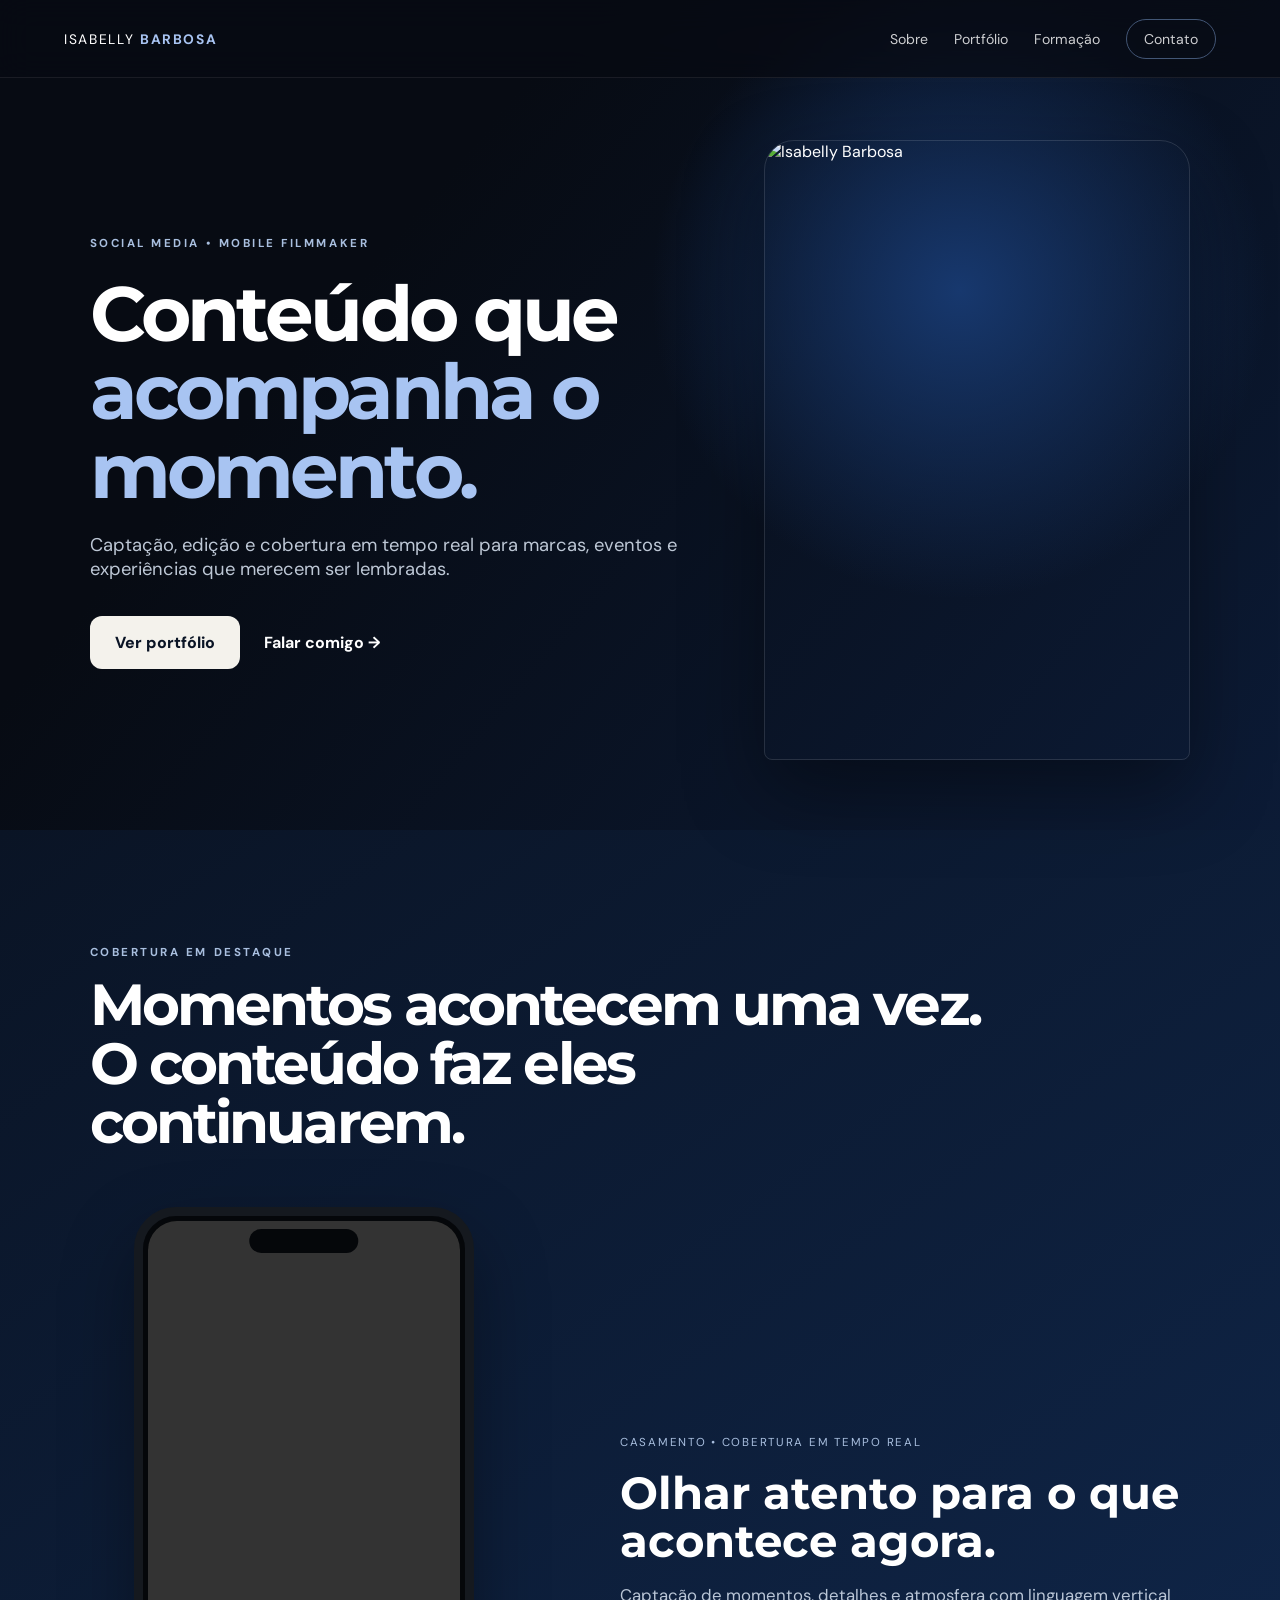
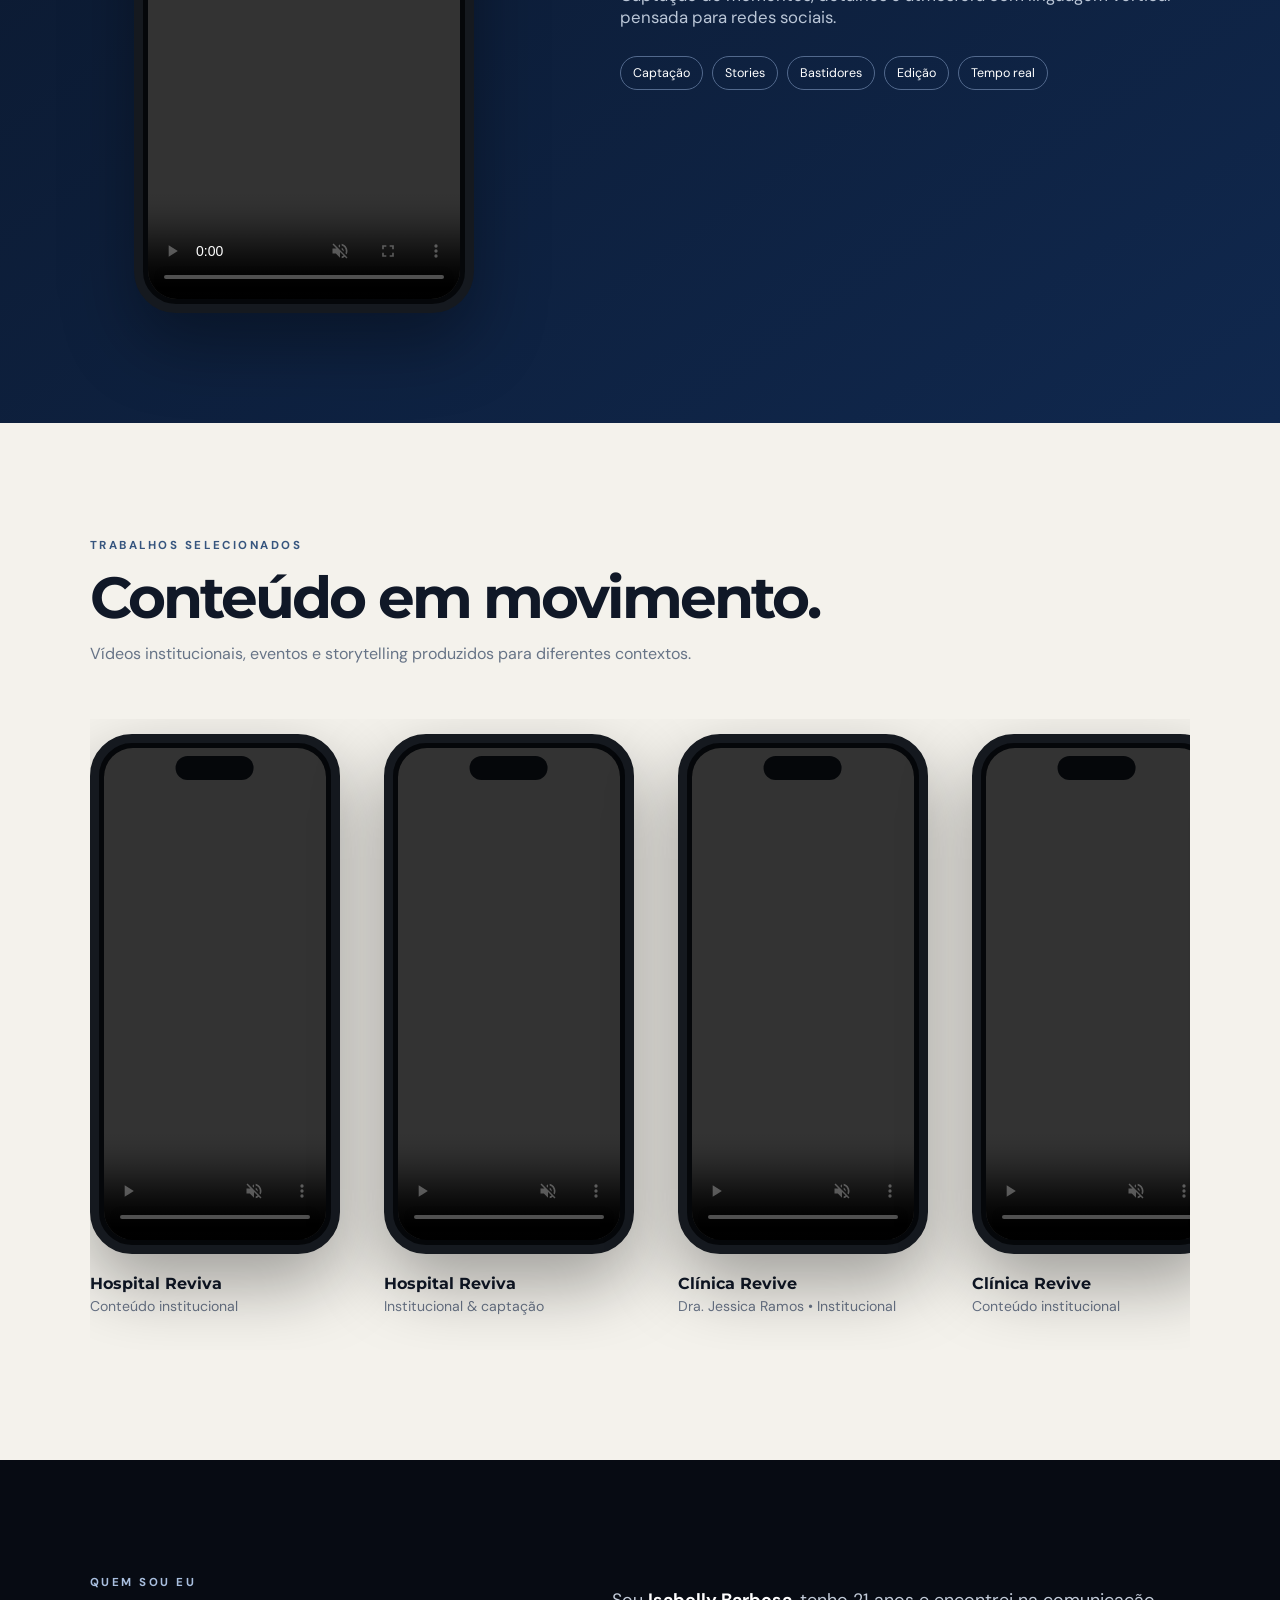
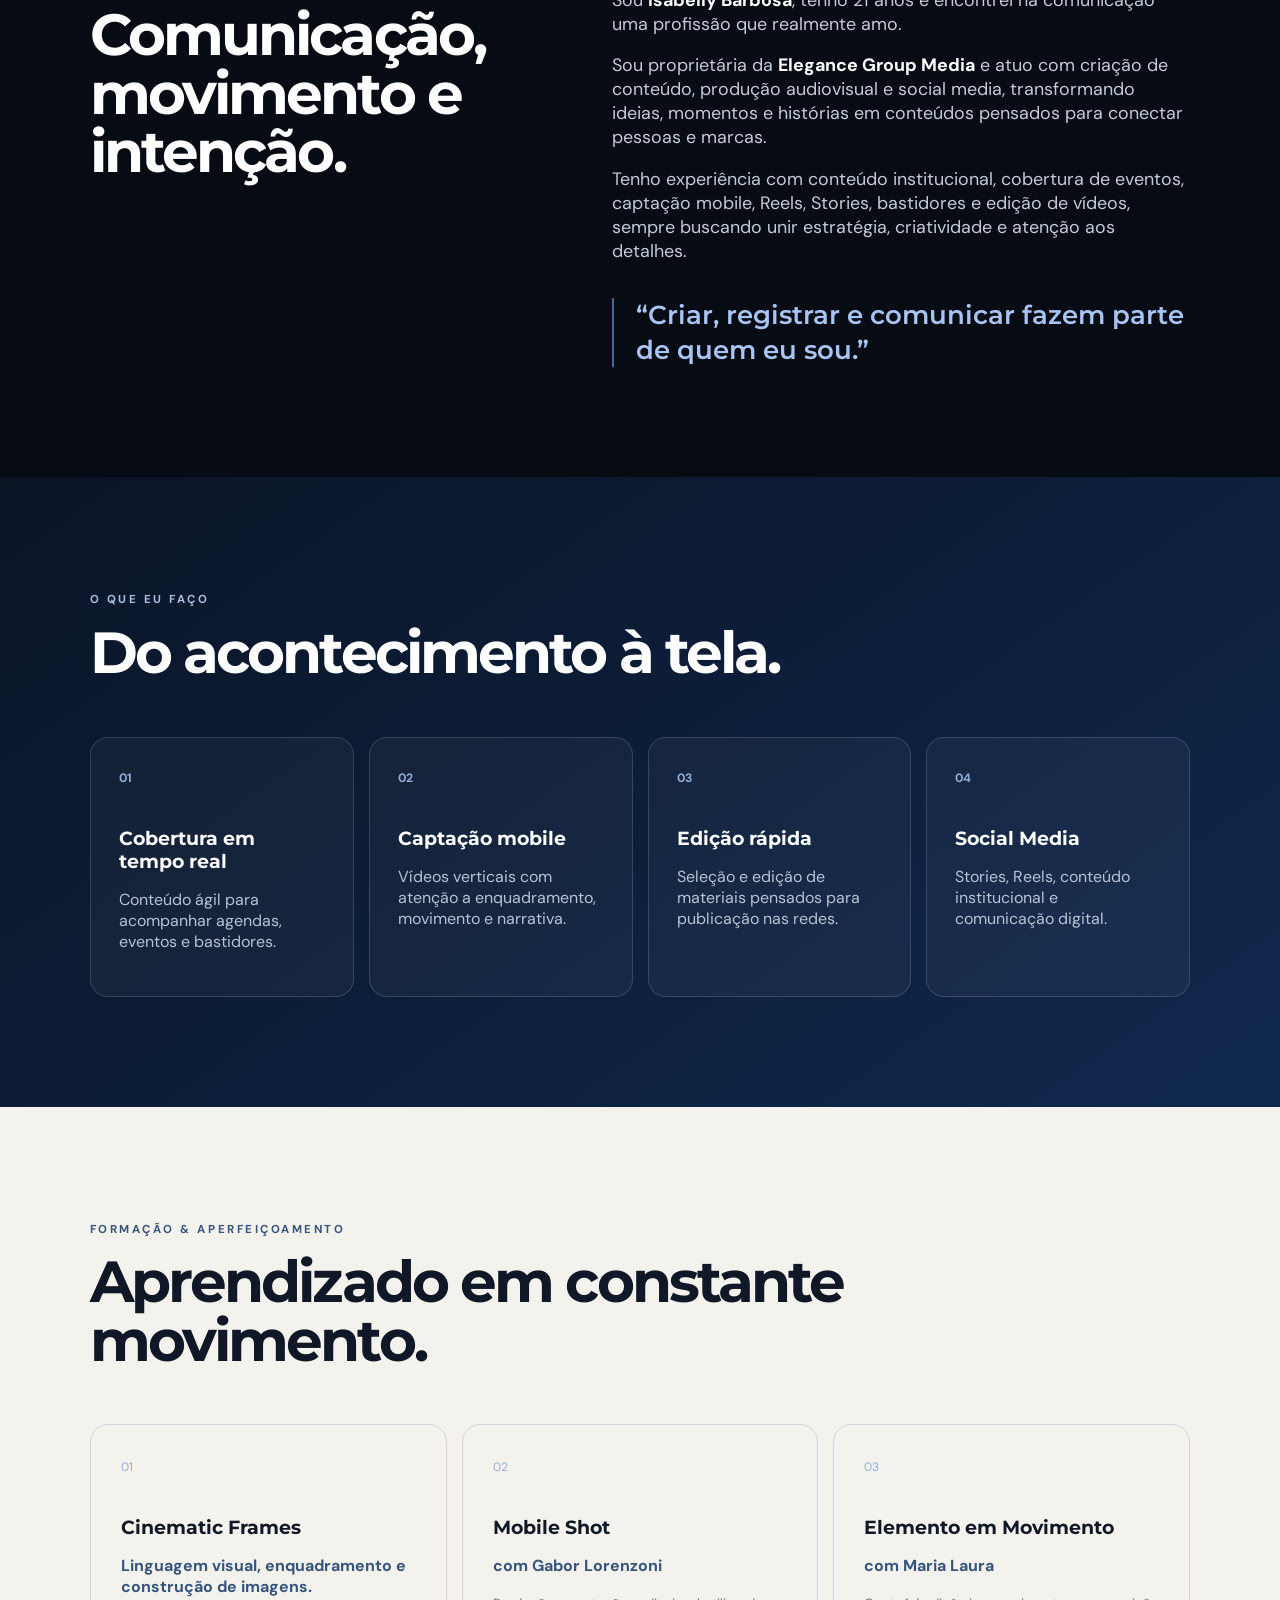
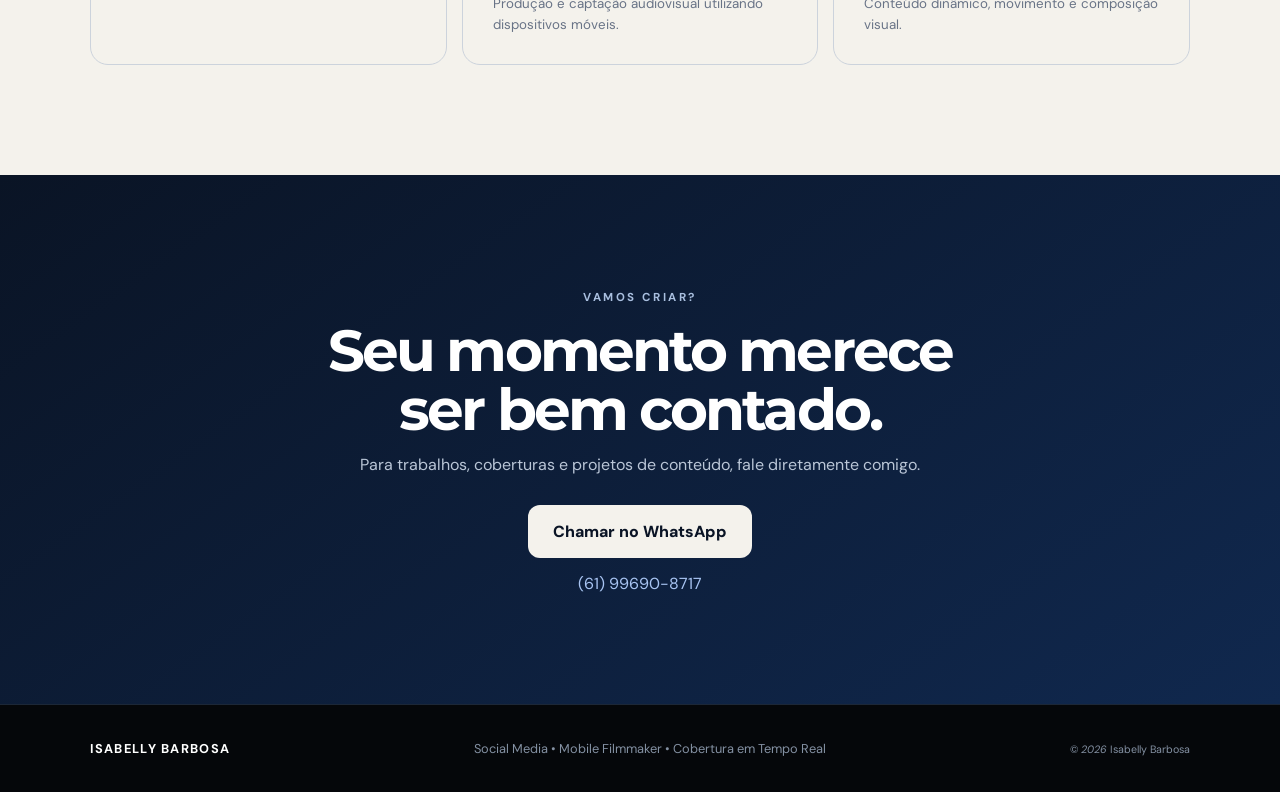
==== index.html @ 355c374f "Add files via upload" ====
<!doctype html><html lang="pt-BR"><head><meta charset="utf-8"><meta name="viewport" content="width=device-width,initial-scale=1"><meta name="description" content="Portfólio de Isabelly Barbosa — Social Media, Mobile Filmmaker e cobertura em tempo real."><title>Isabelly Barbosa | Portfólio</title><link rel="preconnect" href="https://fonts.googleapis.com"><link rel="preconnect" href="https://fonts.gstatic.com" crossorigin><link href="https://fonts.googleapis.com/css2?family=DM+Sans:wght@400;500;600;700&family=Montserrat:wght@500;600;700;800&display=swap" rel="stylesheet"><link rel="stylesheet" href="style.css"></head><body>
<header><a class="brand" href="#top">ISABELLY <b>BARBOSA</b></a><nav><a href="#sobre">Sobre</a><a href="#portfolio">Portfólio</a><a href="#formacao">Formação</a><a class="pill" href="https://wa.me/5561996908717" target="_blank">Contato</a></nav></header>
<main id="top">
<section class="hero"><div class="hero-copy"><span class="kicker">SOCIAL MEDIA • MOBILE FILMMAKER</span><h1>Conteúdo que<br><em>acompanha o momento.</em></h1><p>Captação, edição e cobertura em tempo real para marcas, eventos e experiências que merecem ser lembradas.</p><div class="actions"><a class="btn" href="#portfolio">Ver portfólio</a><a class="link" href="https://wa.me/5561996908717?text=Olá%20Isabelly!%20Vi%20seu%20portfólio%20e%20gostaria%20de%20conversar." target="_blank">Falar comigo →</a></div></div><div class="portrait"><img src="assets/isabelly.png" alt="Isabelly Barbosa"></div></section>
<section class="featured" id="portfolio"><div class="section-title"><span>COBERTURA EM DESTAQUE</span><h2>Momentos acontecem uma vez.<br>O conteúdo faz eles continuarem.</h2></div><div class="feature-grid"><div class="phone hero-phone"><div class="notch"></div><video src="assets/casamento.mp4" autoplay muted loop playsinline controls></video></div><div class="feature-copy"><span class="tag">CASAMENTO • COBERTURA EM TEMPO REAL</span><h3>Olhar atento para o que acontece agora.</h3><p>Captação de momentos, detalhes e atmosfera com linguagem vertical pensada para redes sociais.</p><div class="chips"><span>Captação</span><span>Stories</span><span>Bastidores</span><span>Edição</span><span>Tempo real</span></div></div></div></section>
<section class="work"><div class="section-title dark"><span>TRABALHOS SELECIONADOS</span><h2>Conteúdo em movimento.</h2><p>Vídeos institucionais, eventos e storytelling produzidos para diferentes contextos.</p></div><div class="phones">
<div class="work-card"><div class="phone"><div class="notch"></div><video src="assets/hospital-01.mp4" muted loop playsinline controls></video></div><h3>Hospital Reviva</h3><p>Conteúdo institucional</p></div>
<div class="work-card"><div class="phone"><div class="notch"></div><video src="assets/hospital-02.mp4" muted loop playsinline controls></video></div><h3>Hospital Reviva</h3><p>Institucional & captação</p></div>
<div class="work-card"><div class="phone"><div class="notch"></div><video src="assets/clinica-01.mp4" muted loop playsinline controls></video></div><h3>Clínica Revive</h3><p>Dra. Jessica Ramos • Institucional</p></div>
<div class="work-card"><div class="phone"><div class="notch"></div><video src="assets/clinica-02.mp4" muted loop playsinline controls></video></div><h3>Clínica Revive</h3><p>Conteúdo institucional</p></div>
<div class="work-card"><div class="phone"><div class="notch"></div><video src="assets/elemento.mp4" muted loop playsinline controls></video></div><h3>Elemento em Movimento</h3><p>Cobertura de evento</p></div>
<div class="work-card"><div class="phone"><div class="notch"></div><video src="assets/momentos.mp4" muted loop playsinline controls></video></div><h3>Momentos</h3><p>Lifestyle & storytelling</p></div>
</div></section>
<section class="about" id="sobre"><div><span class="kicker">QUEM SOU EU</span><h2>Comunicação, movimento e intenção.</h2></div><div class="about-text"><p>Sou <strong>Isabelly Barbosa</strong>, tenho 21 anos e encontrei na comunicação uma profissão que realmente amo.</p><p>Sou proprietária da <strong>Elegance Group Media</strong> e atuo com criação de conteúdo, produção audiovisual e social media, transformando ideias, momentos e histórias em conteúdos pensados para conectar pessoas e marcas.</p><p>Tenho experiência com conteúdo institucional, cobertura de eventos, captação mobile, Reels, Stories, bastidores e edição de vídeos, sempre buscando unir estratégia, criatividade e atenção aos detalhes.</p><blockquote>“Criar, registrar e comunicar fazem parte de quem eu sou.”</blockquote></div></section>
<section class="skills"><div class="section-title"><span>O QUE EU FAÇO</span><h2>Do acontecimento à tela.</h2></div><div class="skill-grid"><article><b>01</b><h3>Cobertura em tempo real</h3><p>Conteúdo ágil para acompanhar agendas, eventos e bastidores.</p></article><article><b>02</b><h3>Captação mobile</h3><p>Vídeos verticais com atenção a enquadramento, movimento e narrativa.</p></article><article><b>03</b><h3>Edição rápida</h3><p>Seleção e edição de materiais pensados para publicação nas redes.</p></article><article><b>04</b><h3>Social Media</h3><p>Stories, Reels, conteúdo institucional e comunicação digital.</p></article></div></section>
<section class="education" id="formacao"><div class="section-title dark"><span>FORMAÇÃO & APERFEIÇOAMENTO</span><h2>Aprendizado em constante movimento.</h2></div><div class="course-grid"><article><span>01</span><h3>Cinematic Frames</h3><p>Linguagem visual, enquadramento e construção de imagens.</p></article><article><span>02</span><h3>Mobile Shot</h3><p>com Gabor Lorenzoni</p><small>Produção e captação audiovisual utilizando dispositivos móveis.</small></article><article><span>03</span><h3>Elemento em Movimento</h3><p>com Maria Laura</p><small>Conteúdo dinâmico, movimento e composição visual.</small></article></div></section>
<section class="cta"><span>VAMOS CRIAR?</span><h2>Seu momento merece<br>ser bem contado.</h2><p>Para trabalhos, coberturas e projetos de conteúdo, fale diretamente comigo.</p><a class="btn light" href="https://wa.me/5561996908717?text=Olá%20Isabelly!%20Vi%20seu%20portfólio%20e%20gostaria%20de%20conversar." target="_blank">Chamar no WhatsApp</a><a class="number" href="tel:+5561996908717">(61) 99690-8717</a></section>
</main><footer><b>ISABELLY BARBOSA</b><span>Social Media • Mobile Filmmaker • Cobertura em Tempo Real</span><small>© <i id="year"></i> Isabelly Barbosa</small></footer><script src="main.js"></script></body></html>
---- style.css ----
:root{--ink:#070b13;--blue:#0b1b38;--blue2:#17386e;--ice:#f4f2ec;--white:#fff;--muted:#aeb8c8;--line:rgba(255,255,255,.14)}*{box-sizing:border-box}html{scroll-behavior:smooth}body{margin:0;background:var(--ink);color:white;font-family:'DM Sans',sans-serif}a{color:inherit;text-decoration:none}header{position:fixed;z-index:20;top:0;left:0;right:0;height:78px;padding:0 5vw;display:flex;align-items:center;justify-content:space-between;background:rgba(7,11,19,.72);backdrop-filter:blur(16px);border-bottom:1px solid rgba(255,255,255,.08)}.brand{letter-spacing:.12em;font-size:.86rem}.brand b{color:#a8c4f2}nav{display:flex;gap:26px;align-items:center;font-size:.88rem}nav a{opacity:.8}.pill{border:1px solid #52698d;padding:10px 17px;border-radius:999px}.hero{min-height:820px;padding:140px 7vw 70px;display:grid;grid-template-columns:1.05fr .75fr;gap:6vw;align-items:center;background:radial-gradient(circle at 75% 35%,#17386e 0,transparent 28%),linear-gradient(130deg,#070b13 30%,#0c1b36)}.kicker,.section-title>span,.cta>span{font-size:.72rem;letter-spacing:.22em;font-weight:700;color:#a9bfdf}.hero h1,.section-title h2,.about h2,.cta h2{font-family:Montserrat,sans-serif;line-height:1.02;letter-spacing:-.05em}.hero h1{font-size:clamp(3rem,6vw,6.4rem);margin:.3em 0}.hero h1 em{font-style:normal;color:#a8c4f2}.hero-copy>p{font-size:1.15rem;color:#bdc7d5;max-width:650px}.actions{display:flex;gap:24px;align-items:center;margin-top:35px}.btn{background:var(--ice);color:#0a1425;padding:16px 25px;border-radius:12px;font-weight:800}.link{font-weight:700}.portrait{height:620px;overflow:hidden;border-radius:30px 30px 8px 8px;border:1px solid rgba(255,255,255,.12);box-shadow:0 30px 80px rgba(0,0,0,.4)}.portrait img{width:100%;height:100%;object-fit:cover}.featured,.skills,.cta{padding:110px 7vw;background:linear-gradient(145deg,#0a1425,#10284e)}.section-title{max-width:900px;margin-bottom:55px}.section-title h2,.about h2,.cta h2{font-size:clamp(2.5rem,4.5vw,5rem);margin:.25em 0}.feature-grid{display:grid;grid-template-columns:.75fr 1fr;gap:8vw;align-items:center;max-width:1100px;margin:auto}.phone{position:relative;background:#05070a;border:9px solid #15191f;border-radius:42px;padding:5px;box-shadow:0 30px 70px rgba(0,0,0,.35);aspect-ratio:9/18.7;overflow:hidden}.phone video{width:100%;height:100%;object-fit:cover;border-radius:29px;background:#000}.notch{position:absolute;z-index:2;top:13px;left:50%;transform:translateX(-50%);width:34%;height:24px;background:#05070a;border-radius:20px}.hero-phone{width:min(340px,80vw);margin:auto}.tag{font-size:.72rem;letter-spacing:.15em;color:#a9bfdf}.feature-copy h3{font:700 clamp(2rem,3.5vw,3.8rem)/1.08 Montserrat;margin:.4em 0}.feature-copy p{color:#bac6d7;font-size:1.05rem}.chips{display:flex;flex-wrap:wrap;gap:9px;margin-top:28px}.chips span{border:1px solid #52698d;padding:8px 12px;border-radius:999px;font-size:.78rem}.work,.education{background:var(--ice);color:#101827;padding:110px 7vw}.section-title.dark>span{color:#36557e}.section-title.dark p{color:#677487}.phones{display:flex;gap:34px;overflow-x:auto;padding:15px 3px 35px;scroll-snap-type:x mandatory}.work-card{min-width:260px;scroll-snap-align:start}.work-card .phone{width:250px}.work-card h3{margin:20px 0 4px;font:700 1rem Montserrat}.work-card p{margin:0;color:#687386;font-size:.88rem}.about{padding:110px 7vw;display:grid;grid-template-columns:.8fr 1.1fr;gap:8vw;background:#070b13}.about-text{font-size:1.12rem;color:#c2cbd8}.about-text strong{color:white}.about-text blockquote{font:600 1.6rem/1.35 Montserrat;color:#a8c4f2;margin:35px 0 0;border-left:2px solid #42679d;padding-left:22px}.skill-grid,.course-grid{display:grid;grid-template-columns:repeat(4,1fr);gap:15px}.skill-grid article{padding:28px;border:1px solid var(--line);border-radius:18px;background:rgba(255,255,255,.04);min-height:220px}.skill-grid b,.course-grid span{color:#91aed8;font-size:.76rem}.skill-grid h3,.course-grid h3{font-family:Montserrat;margin:40px 0 10px}.skill-grid p{color:#b7c3d3}.course-grid{grid-template-columns:repeat(3,1fr)}.course-grid article{padding:30px;border:1px solid #ccd3dc;border-radius:18px;min-height:240px}.course-grid p{color:#36557e;font-weight:700}.course-grid small{color:#687386}.cta{text-align:center}.cta p{color:#bac6d7}.cta .btn{display:table;margin:30px auto 15px}.number{display:block;color:#a8c4f2}footer{padding:35px 7vw;background:#05070a;border-top:1px solid #1c2737;display:flex;gap:25px;align-items:center;justify-content:space-between;color:#8491a3;font-size:.8rem}footer b{color:white;letter-spacing:.1em}@media(max-width:850px){nav a:not(.pill){display:none}.hero{grid-template-columns:1fr;padding-top:115px}.portrait{height:500px}.feature-grid,.about{grid-template-columns:1fr}.feature-copy{order:-1}.skill-grid{grid-template-columns:1fr 1fr}.course-grid{grid-template-columns:1fr}.work-card{min-width:230px}.work-card .phone{width:220px}footer{flex-direction:column;text-align:center}.featured,.work,.about,.skills,.education,.cta{padding:78px 6vw}}@media(max-width:520px){header{padding:0 5vw}.brand{font-size:.72rem}.hero{padding-left:6vw;padding-right:6vw}.portrait{height:430px}.actions{align-items:flex-start;flex-direction:column}.skill-grid{grid-template-columns:1fr}.phone{border-width:7px}.hero-phone{width:290px}}
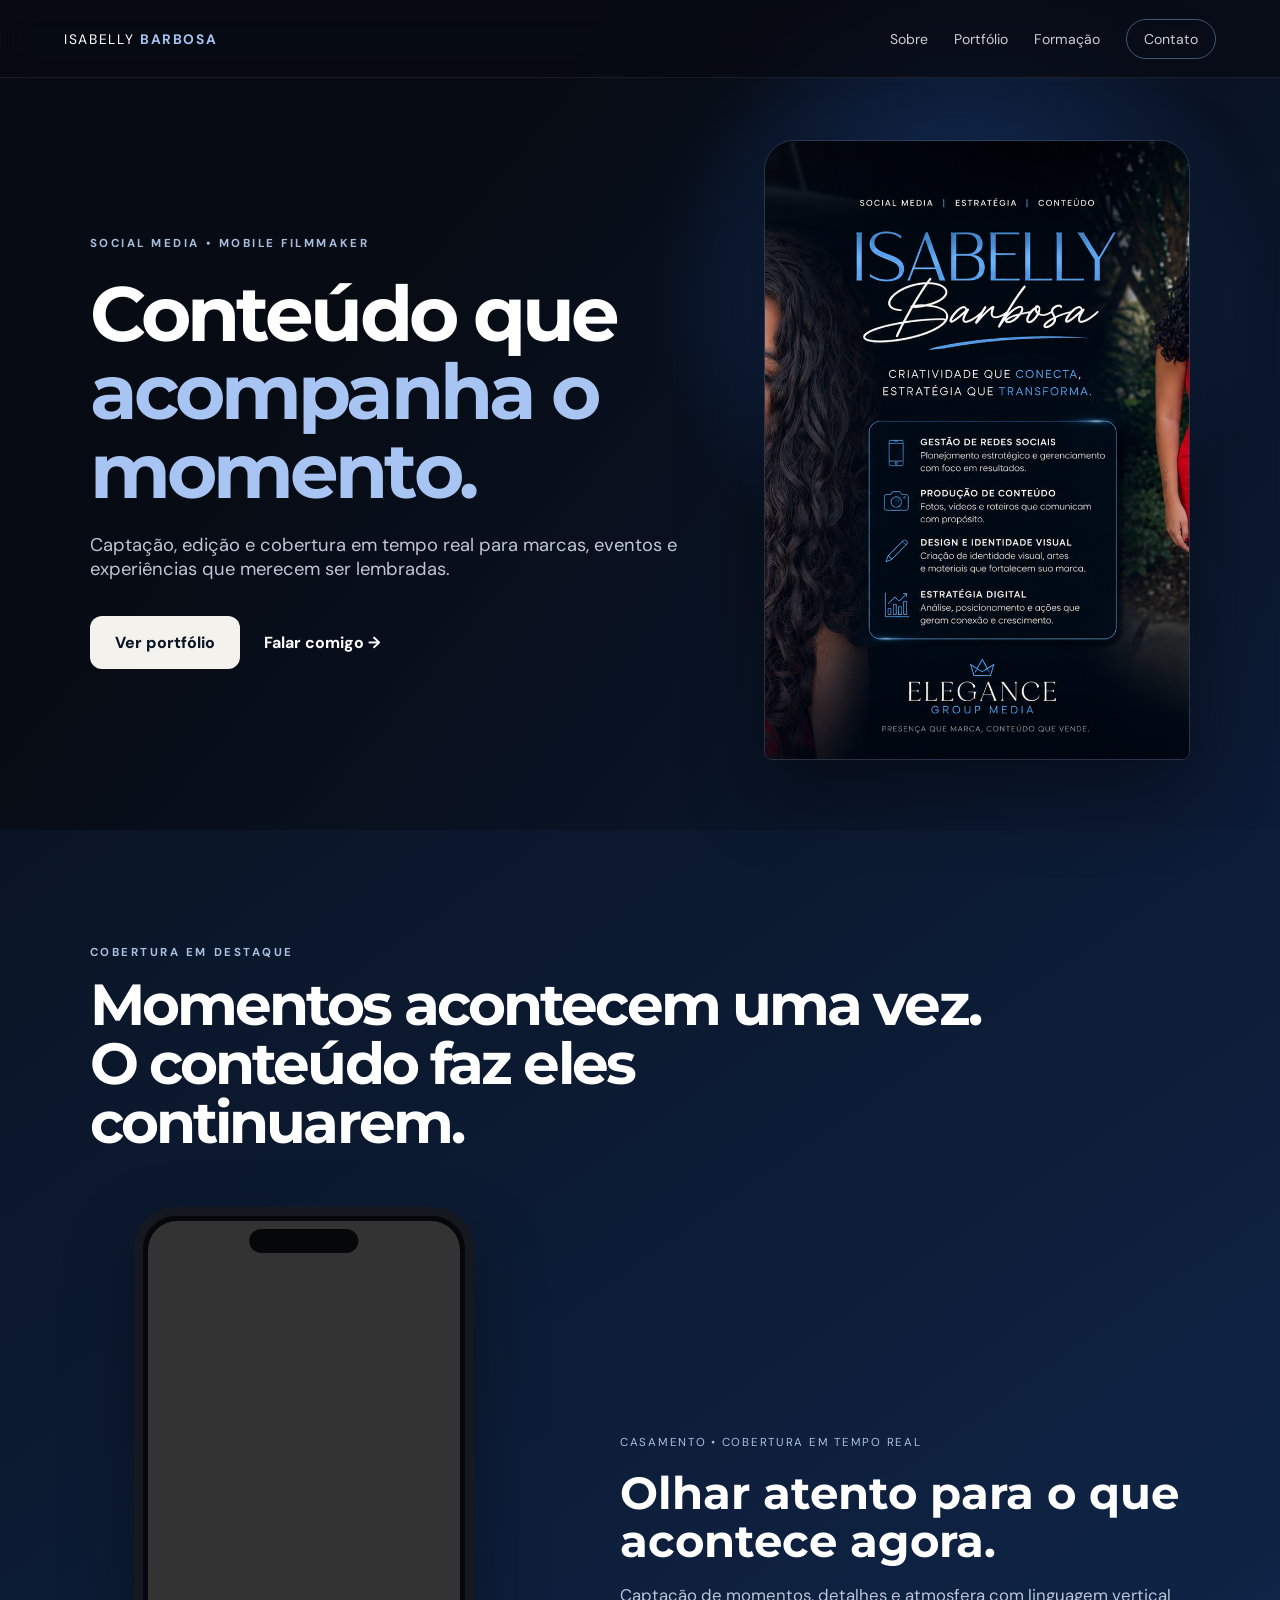
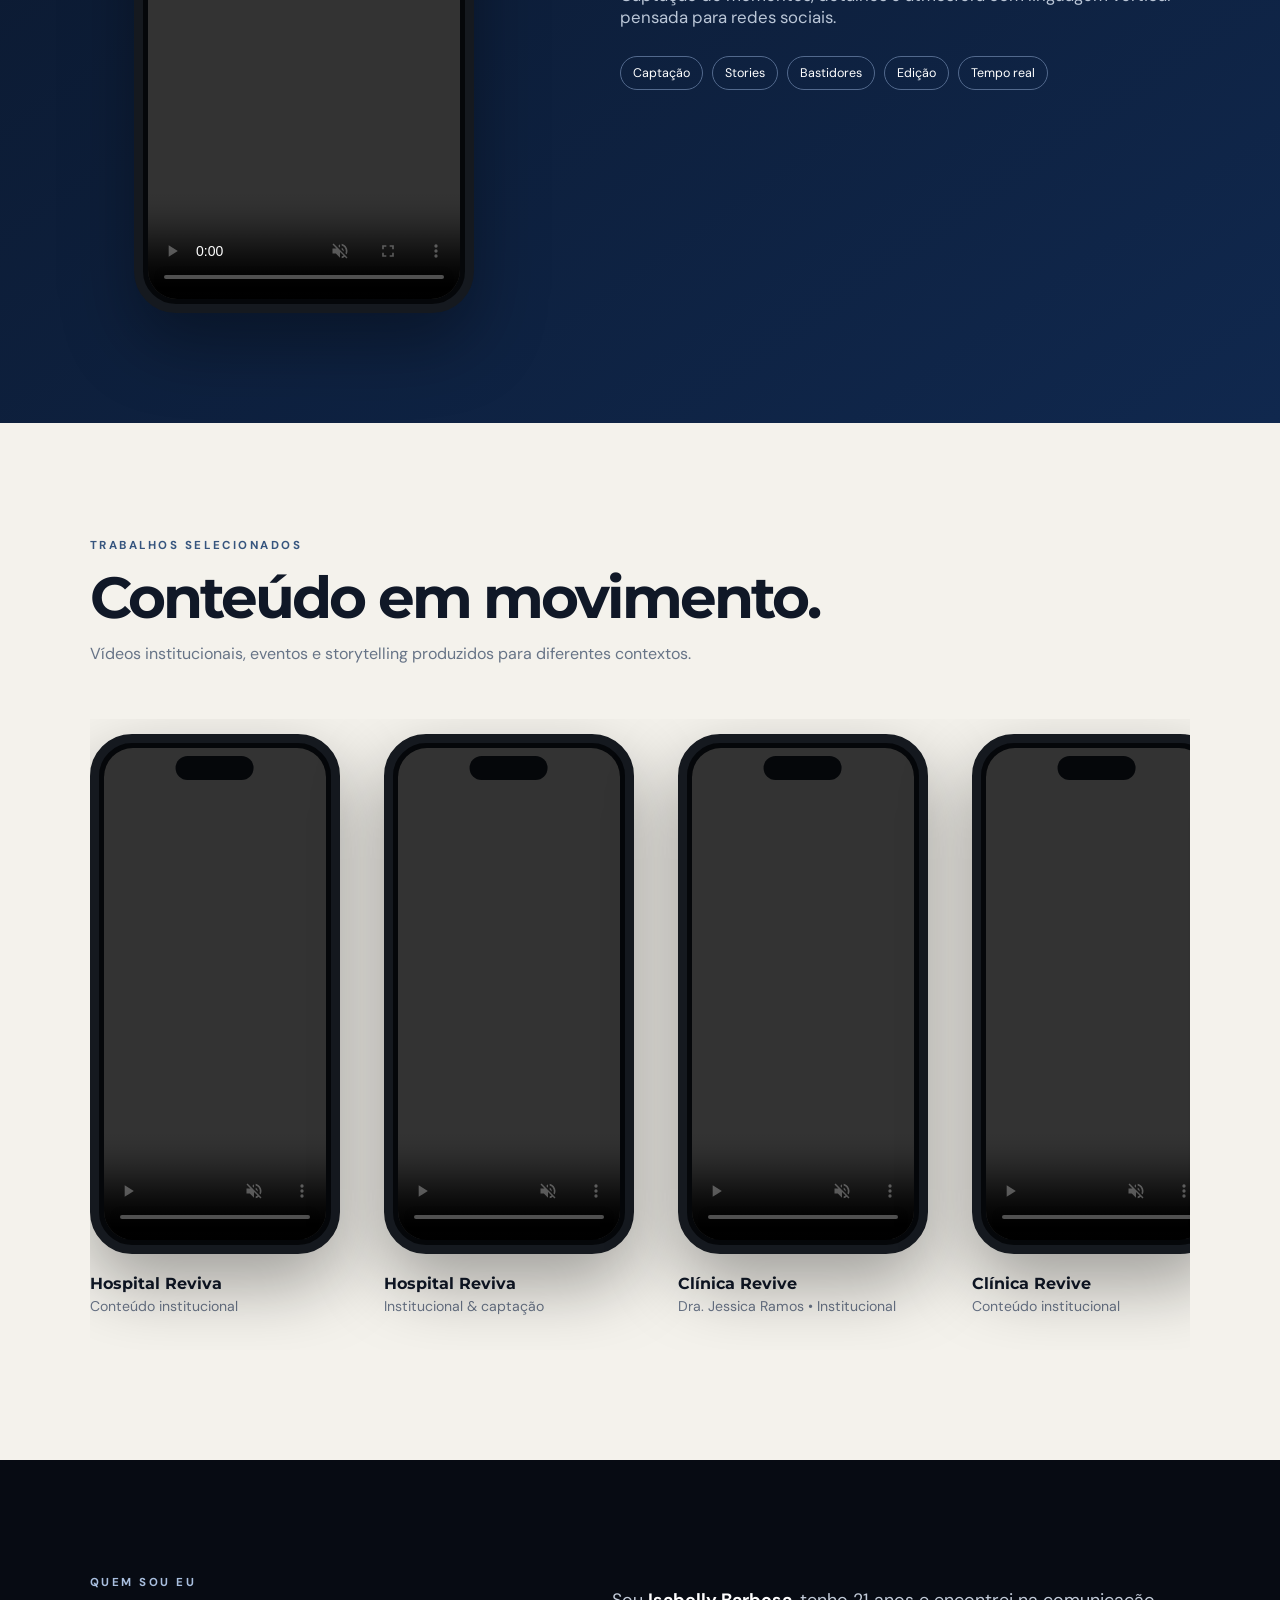
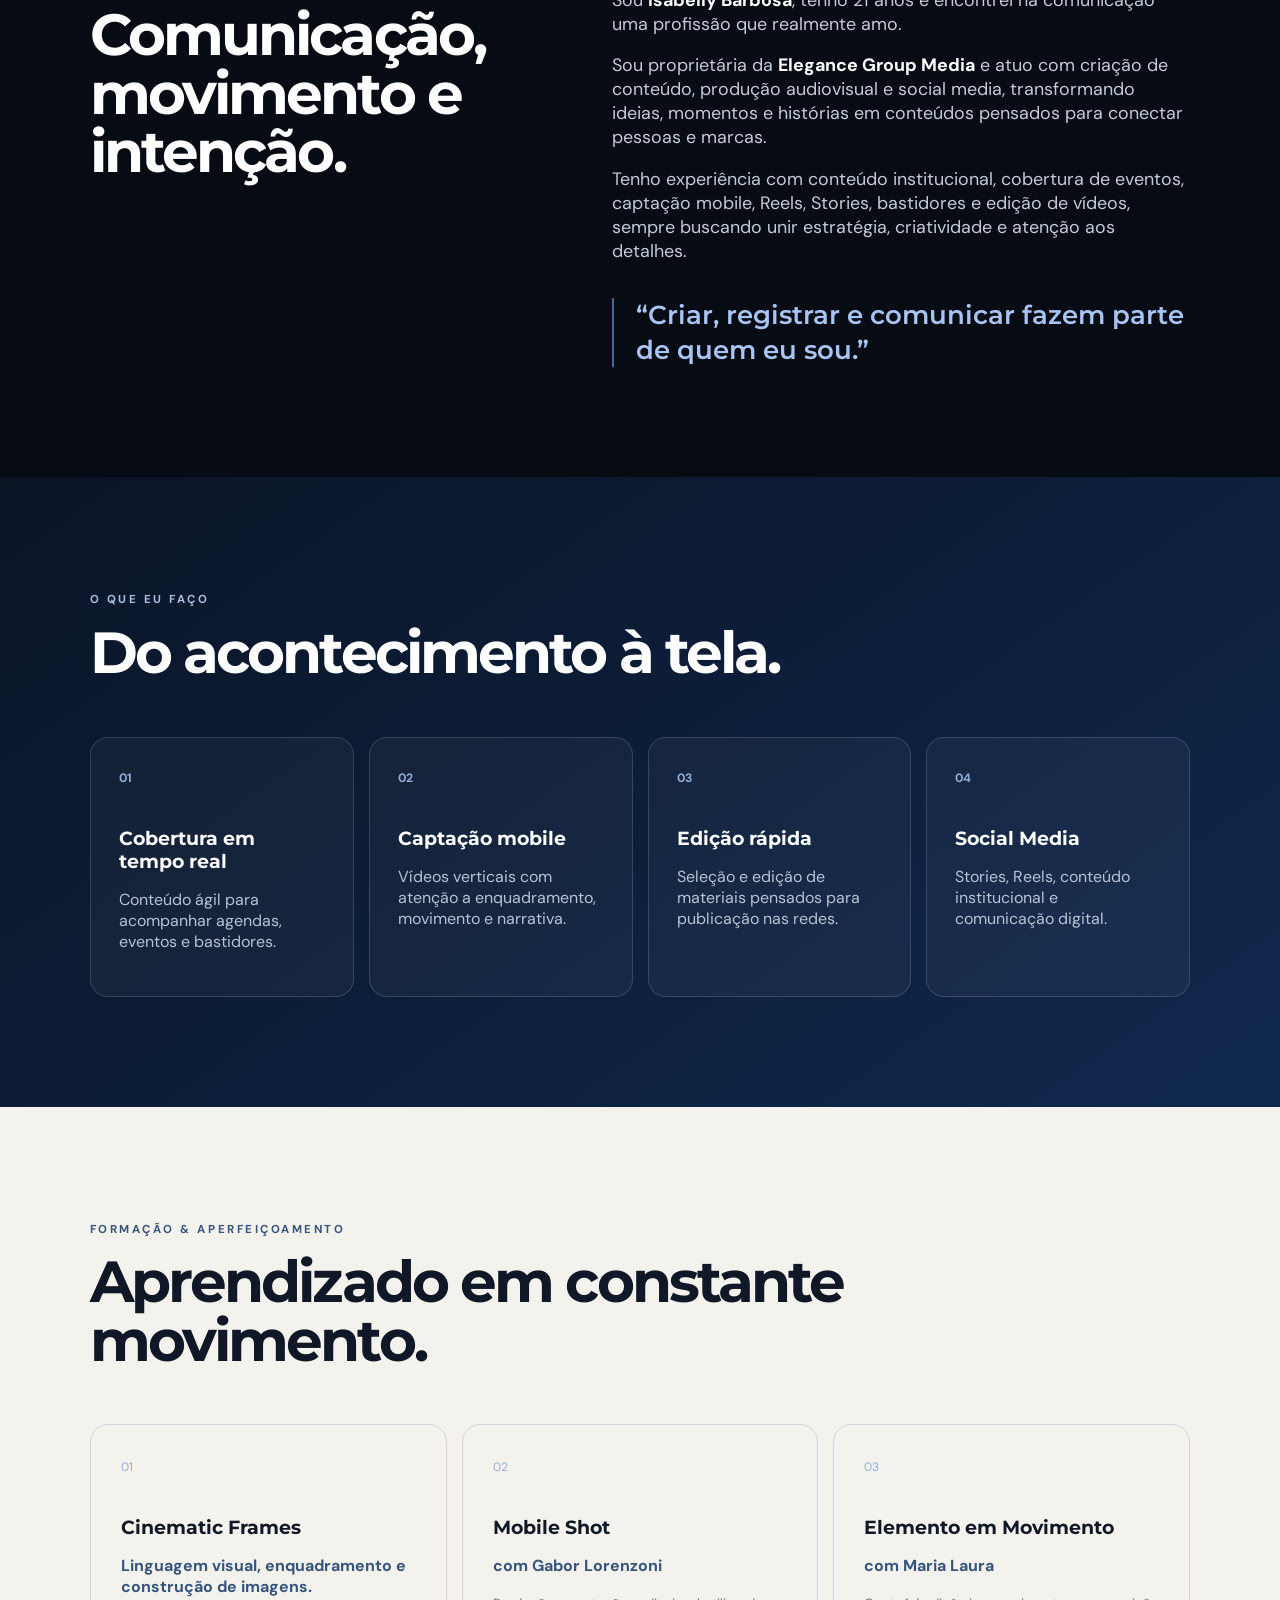
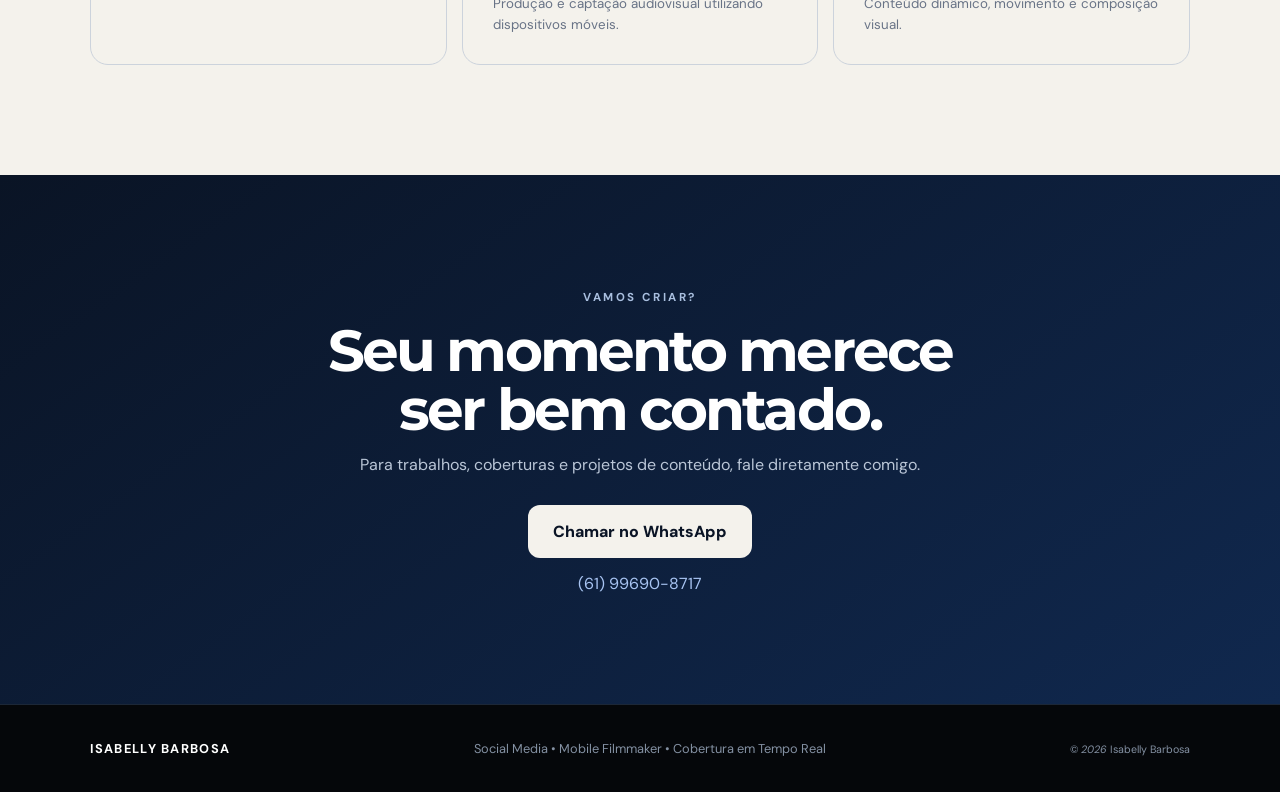
==== commit 0d815156: "Add files via upload" ====
--- a/index.html
+++ b/index.html
@@ -1,15 +1,15 @@
 <!doctype html><html lang="pt-BR"><head><meta charset="utf-8"><meta name="viewport" content="width=device-width,initial-scale=1"><meta name="description" content="Portfólio de Isabelly Barbosa — Social Media, Mobile Filmmaker e cobertura em tempo real."><title>Isabelly Barbosa | Portfólio</title><link rel="preconnect" href="https://fonts.googleapis.com"><link rel="preconnect" href="https://fonts.gstatic.com" crossorigin><link href="https://fonts.googleapis.com/css2?family=DM+Sans:wght@400;500;600;700&family=Montserrat:wght@500;600;700;800&display=swap" rel="stylesheet"><link rel="stylesheet" href="style.css"></head><body>
 <header><a class="brand" href="#top">ISABELLY <b>BARBOSA</b></a><nav><a href="#sobre">Sobre</a><a href="#portfolio">Portfólio</a><a href="#formacao">Formação</a><a class="pill" href="https://wa.me/5561996908717" target="_blank">Contato</a></nav></header>
 <main id="top">
-<section class="hero"><div class="hero-copy"><span class="kicker">SOCIAL MEDIA • MOBILE FILMMAKER</span><h1>Conteúdo que<br><em>acompanha o momento.</em></h1><p>Captação, edição e cobertura em tempo real para marcas, eventos e experiências que merecem ser lembradas.</p><div class="actions"><a class="btn" href="#portfolio">Ver portfólio</a><a class="link" href="https://wa.me/5561996908717?text=Olá%20Isabelly!%20Vi%20seu%20portfólio%20e%20gostaria%20de%20conversar." target="_blank">Falar comigo →</a></div></div><div class="portrait"><img src="assets/isabelly.png" alt="Isabelly Barbosa"></div></section>
-<section class="featured" id="portfolio"><div class="section-title"><span>COBERTURA EM DESTAQUE</span><h2>Momentos acontecem uma vez.<br>O conteúdo faz eles continuarem.</h2></div><div class="feature-grid"><div class="phone hero-phone"><div class="notch"></div><video src="assets/casamento.mp4" autoplay muted loop playsinline controls></video></div><div class="feature-copy"><span class="tag">CASAMENTO • COBERTURA EM TEMPO REAL</span><h3>Olhar atento para o que acontece agora.</h3><p>Captação de momentos, detalhes e atmosfera com linguagem vertical pensada para redes sociais.</p><div class="chips"><span>Captação</span><span>Stories</span><span>Bastidores</span><span>Edição</span><span>Tempo real</span></div></div></div></section>
+<section class="hero"><div class="hero-copy"><span class="kicker">SOCIAL MEDIA • MOBILE FILMMAKER</span><h1>Conteúdo que<br><em>acompanha o momento.</em></h1><p>Captação, edição e cobertura em tempo real para marcas, eventos e experiências que merecem ser lembradas.</p><div class="actions"><a class="btn" href="#portfolio">Ver portfólio</a><a class="link" href="https://wa.me/5561996908717?text=Olá%20Isabelly!%20Vi%20seu%20portfólio%20e%20gostaria%20de%20conversar." target="_blank">Falar comigo →</a></div></div><div class="portrait"><img src="isabelly.png" alt="Isabelly Barbosa"></div></section>
+<section class="featured" id="portfolio"><div class="section-title"><span>COBERTURA EM DESTAQUE</span><h2>Momentos acontecem uma vez.<br>O conteúdo faz eles continuarem.</h2></div><div class="feature-grid"><div class="phone hero-phone"><div class="notch"></div><video src="casamento.mp4" autoplay muted loop playsinline controls></video></div><div class="feature-copy"><span class="tag">CASAMENTO • COBERTURA EM TEMPO REAL</span><h3>Olhar atento para o que acontece agora.</h3><p>Captação de momentos, detalhes e atmosfera com linguagem vertical pensada para redes sociais.</p><div class="chips"><span>Captação</span><span>Stories</span><span>Bastidores</span><span>Edição</span><span>Tempo real</span></div></div></div></section>
 <section class="work"><div class="section-title dark"><span>TRABALHOS SELECIONADOS</span><h2>Conteúdo em movimento.</h2><p>Vídeos institucionais, eventos e storytelling produzidos para diferentes contextos.</p></div><div class="phones">
-<div class="work-card"><div class="phone"><div class="notch"></div><video src="assets/hospital-01.mp4" muted loop playsinline controls></video></div><h3>Hospital Reviva</h3><p>Conteúdo institucional</p></div>
-<div class="work-card"><div class="phone"><div class="notch"></div><video src="assets/hospital-02.mp4" muted loop playsinline controls></video></div><h3>Hospital Reviva</h3><p>Institucional & captação</p></div>
-<div class="work-card"><div class="phone"><div class="notch"></div><video src="assets/clinica-01.mp4" muted loop playsinline controls></video></div><h3>Clínica Revive</h3><p>Dra. Jessica Ramos • Institucional</p></div>
-<div class="work-card"><div class="phone"><div class="notch"></div><video src="assets/clinica-02.mp4" muted loop playsinline controls></video></div><h3>Clínica Revive</h3><p>Conteúdo institucional</p></div>
-<div class="work-card"><div class="phone"><div class="notch"></div><video src="assets/elemento.mp4" muted loop playsinline controls></video></div><h3>Elemento em Movimento</h3><p>Cobertura de evento</p></div>
-<div class="work-card"><div class="phone"><div class="notch"></div><video src="assets/momentos.mp4" muted loop playsinline controls></video></div><h3>Momentos</h3><p>Lifestyle & storytelling</p></div>
+<div class="work-card"><div class="phone"><div class="notch"></div><video src="hospital-01.mp4" muted loop playsinline controls></video></div><h3>Hospital Reviva</h3><p>Conteúdo institucional</p></div>
+<div class="work-card"><div class="phone"><div class="notch"></div><video src="hospital-02.mp4" muted loop playsinline controls></video></div><h3>Hospital Reviva</h3><p>Institucional & captação</p></div>
+<div class="work-card"><div class="phone"><div class="notch"></div><video src="clinica-01.mp4" muted loop playsinline controls></video></div><h3>Clínica Revive</h3><p>Dra. Jessica Ramos • Institucional</p></div>
+<div class="work-card"><div class="phone"><div class="notch"></div><video src="clinica-02.mp4" muted loop playsinline controls></video></div><h3>Clínica Revive</h3><p>Conteúdo institucional</p></div>
+<div class="work-card"><div class="phone"><div class="notch"></div><video src="elemento.mp4" muted loop playsinline controls></video></div><h3>Elemento em Movimento</h3><p>Cobertura de evento</p></div>
+<div class="work-card"><div class="phone"><div class="notch"></div><video src="momentos.mp4" muted loop playsinline controls></video></div><h3>Momentos</h3><p>Lifestyle & storytelling</p></div>
 </div></section>
 <section class="about" id="sobre"><div><span class="kicker">QUEM SOU EU</span><h2>Comunicação, movimento e intenção.</h2></div><div class="about-text"><p>Sou <strong>Isabelly Barbosa</strong>, tenho 21 anos e encontrei na comunicação uma profissão que realmente amo.</p><p>Sou proprietária da <strong>Elegance Group Media</strong> e atuo com criação de conteúdo, produção audiovisual e social media, transformando ideias, momentos e histórias em conteúdos pensados para conectar pessoas e marcas.</p><p>Tenho experiência com conteúdo institucional, cobertura de eventos, captação mobile, Reels, Stories, bastidores e edição de vídeos, sempre buscando unir estratégia, criatividade e atenção aos detalhes.</p><blockquote>“Criar, registrar e comunicar fazem parte de quem eu sou.”</blockquote></div></section>
 <section class="skills"><div class="section-title"><span>O QUE EU FAÇO</span><h2>Do acontecimento à tela.</h2></div><div class="skill-grid"><article><b>01</b><h3>Cobertura em tempo real</h3><p>Conteúdo ágil para acompanhar agendas, eventos e bastidores.</p></article><article><b>02</b><h3>Captação mobile</h3><p>Vídeos verticais com atenção a enquadramento, movimento e narrativa.</p></article><article><b>03</b><h3>Edição rápida</h3><p>Seleção e edição de materiais pensados para publicação nas redes.</p></article><article><b>04</b><h3>Social Media</h3><p>Stories, Reels, conteúdo institucional e comunicação digital.</p></article></div></section>
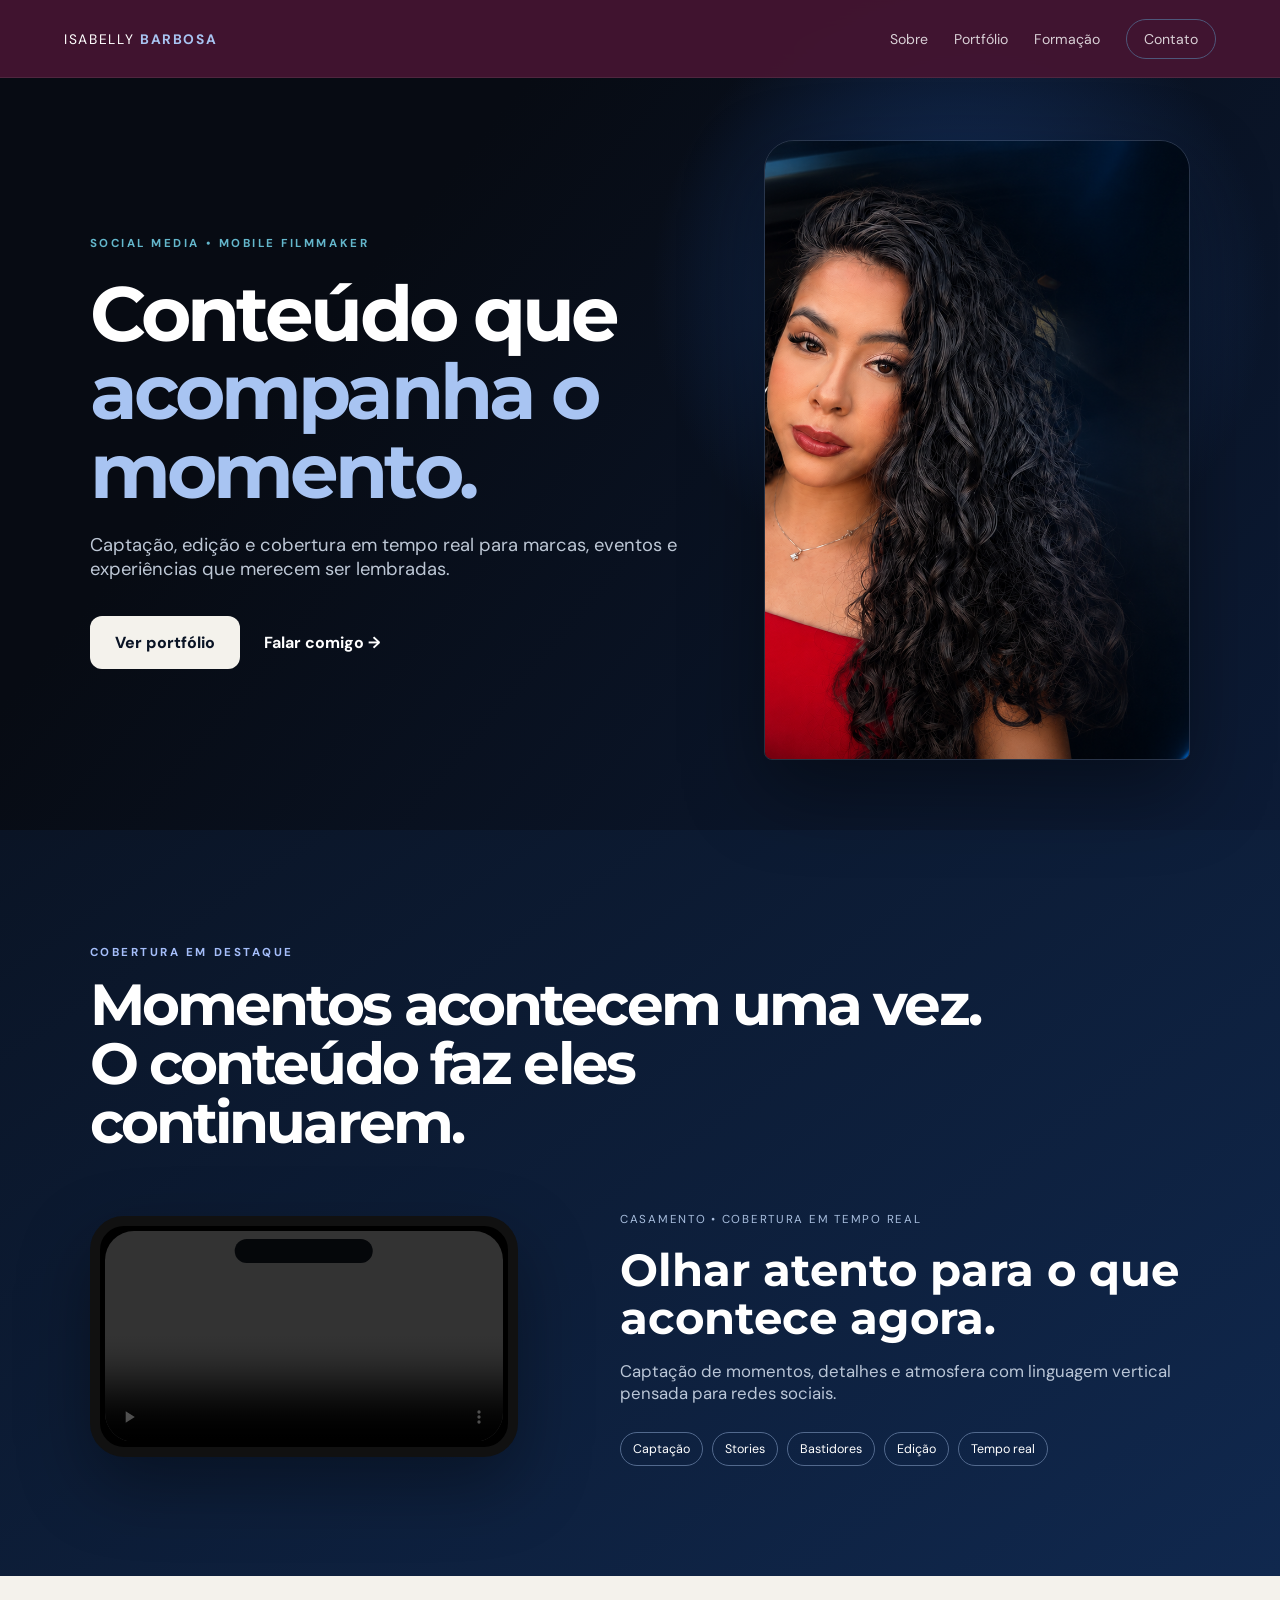
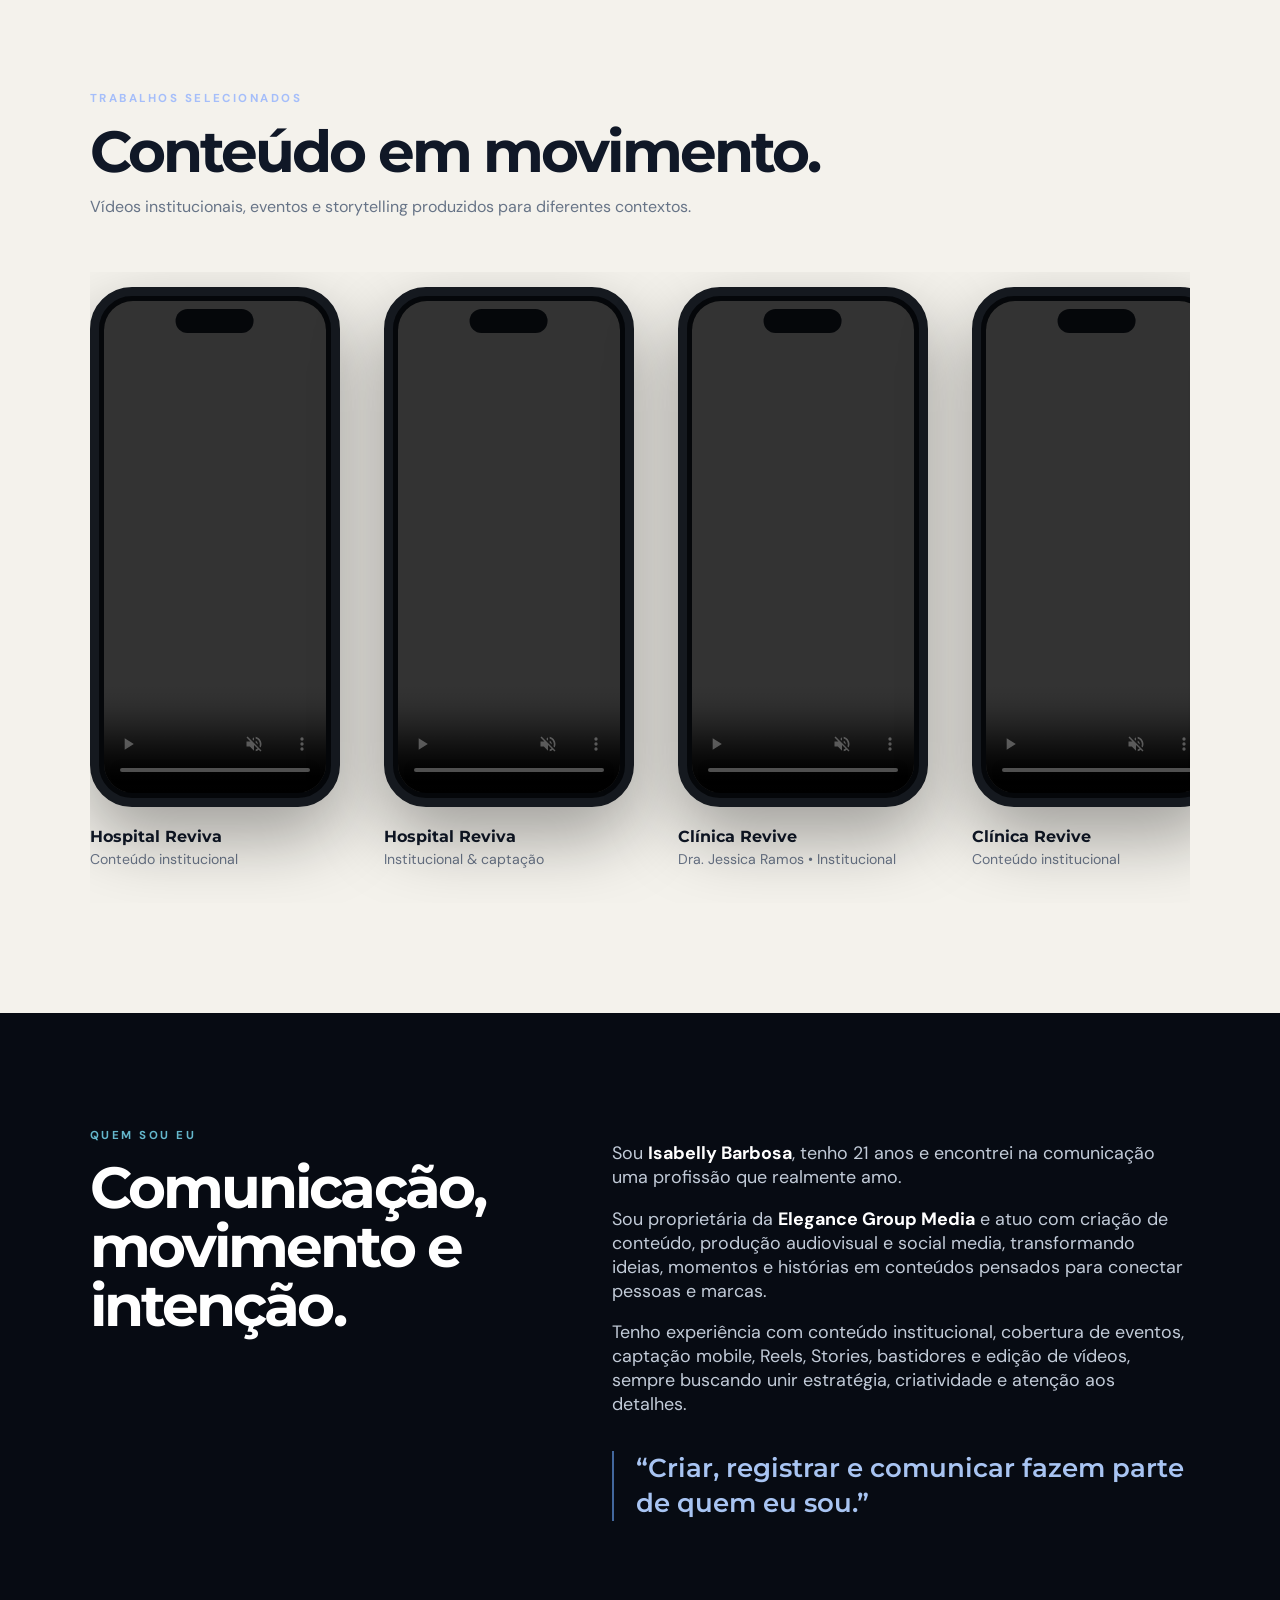
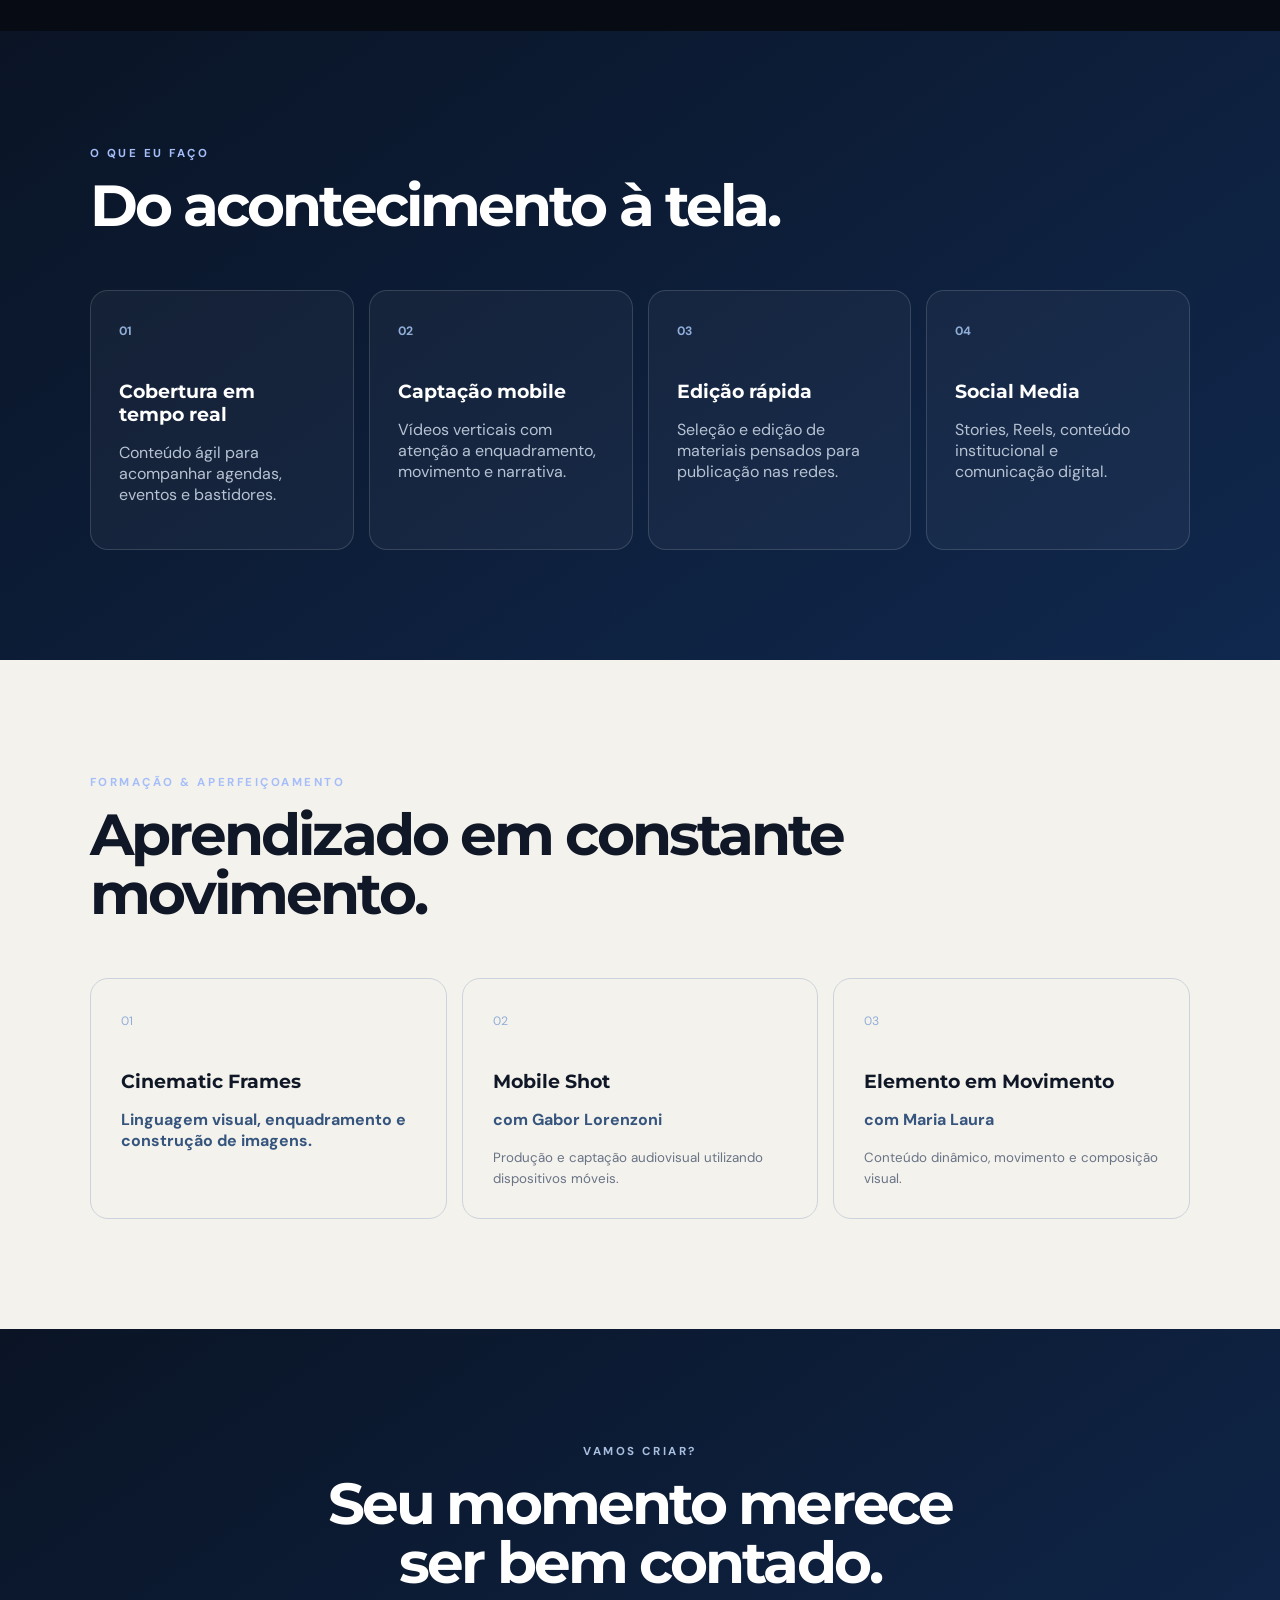
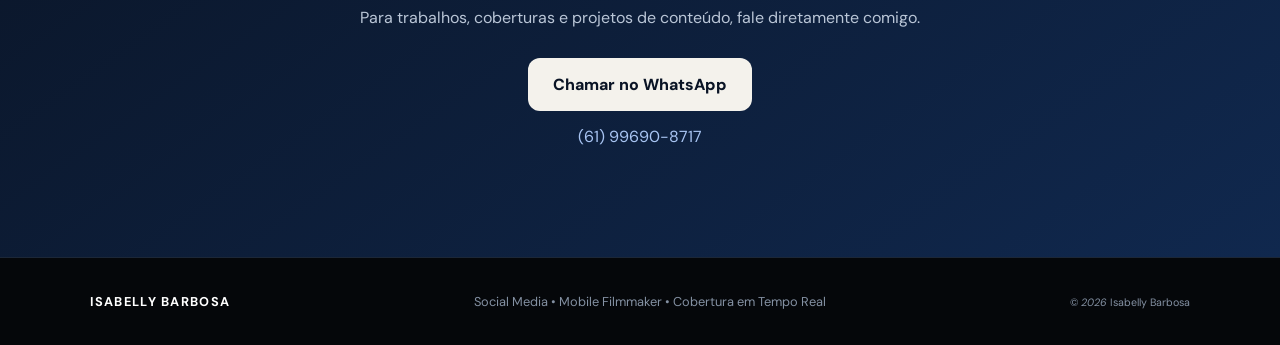
==== commit abb8983a: "Add files via upload" ====
--- a/index.html
+++ b/index.html
@@ -15,4 +15,19 @@
 <section class="skills"><div class="section-title"><span>O QUE EU FAÇO</span><h2>Do acontecimento à tela.</h2></div><div class="skill-grid"><article><b>01</b><h3>Cobertura em tempo real</h3><p>Conteúdo ágil para acompanhar agendas, eventos e bastidores.</p></article><article><b>02</b><h3>Captação mobile</h3><p>Vídeos verticais com atenção a enquadramento, movimento e narrativa.</p></article><article><b>03</b><h3>Edição rápida</h3><p>Seleção e edição de materiais pensados para publicação nas redes.</p></article><article><b>04</b><h3>Social Media</h3><p>Stories, Reels, conteúdo institucional e comunicação digital.</p></article></div></section>
 <section class="education" id="formacao"><div class="section-title dark"><span>FORMAÇÃO & APERFEIÇOAMENTO</span><h2>Aprendizado em constante movimento.</h2></div><div class="course-grid"><article><span>01</span><h3>Cinematic Frames</h3><p>Linguagem visual, enquadramento e construção de imagens.</p></article><article><span>02</span><h3>Mobile Shot</h3><p>com Gabor Lorenzoni</p><small>Produção e captação audiovisual utilizando dispositivos móveis.</small></article><article><span>03</span><h3>Elemento em Movimento</h3><p>com Maria Laura</p><small>Conteúdo dinâmico, movimento e composição visual.</small></article></div></section>
 <section class="cta"><span>VAMOS CRIAR?</span><h2>Seu momento merece<br>ser bem contado.</h2><p>Para trabalhos, coberturas e projetos de conteúdo, fale diretamente comigo.</p><a class="btn light" href="https://wa.me/5561996908717?text=Olá%20Isabelly!%20Vi%20seu%20portfólio%20e%20gostaria%20de%20conversar." target="_blank">Chamar no WhatsApp</a><a class="number" href="tel:+5561996908717">(61) 99690-8717</a></section>
-</main><footer><b>ISABELLY BARBOSA</b><span>Social Media • Mobile Filmmaker • Cobertura em Tempo Real</span><small>© <i id="year"></i> Isabelly Barbosa</small></footer><script src="main.js"></script></body></html>
+</main><footer><b>ISABELLY BARBOSA</b><span>Social Media • Mobile Filmmaker • Cobertura em Tempo Real</span><small>© <i id="year"></i> Isabelly Barbosa</small></footer>
+<script>
+document.addEventListener("DOMContentLoaded", function(){
+  const videos=[...document.querySelectorAll("video")];
+  const wedding=videos.find(v =>
+    (v.getAttribute("src")||"").includes("casamento.mp4") ||
+    [...v.querySelectorAll("source")].some(s => (s.getAttribute("src")||"").includes("casamento.mp4"))
+  );
+  if(wedding){
+    const frame=wedding.closest(".phone,.device,.phone-frame,.video-phone,.mockup,.video-frame")||wedding.parentElement;
+    if(frame) frame.id="wedding-preview-frame";
+  }
+});
+</script>
+
+<script src="main.js"></script></body></html>
--- a/style.css
+++ b/style.css
@@ -1 +1,39 @@
 :root{--ink:#070b13;--blue:#0b1b38;--blue2:#17386e;--ice:#f4f2ec;--white:#fff;--muted:#aeb8c8;--line:rgba(255,255,255,.14)}*{box-sizing:border-box}html{scroll-behavior:smooth}body{margin:0;background:var(--ink);color:white;font-family:'DM Sans',sans-serif}a{color:inherit;text-decoration:none}header{position:fixed;z-index:20;top:0;left:0;right:0;height:78px;padding:0 5vw;display:flex;align-items:center;justify-content:space-between;background:rgba(7,11,19,.72);backdrop-filter:blur(16px);border-bottom:1px solid rgba(255,255,255,.08)}.brand{letter-spacing:.12em;font-size:.86rem}.brand b{color:#a8c4f2}nav{display:flex;gap:26px;align-items:center;font-size:.88rem}nav a{opacity:.8}.pill{border:1px solid #52698d;padding:10px 17px;border-radius:999px}.hero{min-height:820px;padding:140px 7vw 70px;display:grid;grid-template-columns:1.05fr .75fr;gap:6vw;align-items:center;background:radial-gradient(circle at 75% 35%,#17386e 0,transparent 28%),linear-gradient(130deg,#070b13 30%,#0c1b36)}.kicker,.section-title>span,.cta>span{font-size:.72rem;letter-spacing:.22em;font-weight:700;color:#a9bfdf}.hero h1,.section-title h2,.about h2,.cta h2{font-family:Montserrat,sans-serif;line-height:1.02;letter-spacing:-.05em}.hero h1{font-size:clamp(3rem,6vw,6.4rem);margin:.3em 0}.hero h1 em{font-style:normal;color:#a8c4f2}.hero-copy>p{font-size:1.15rem;color:#bdc7d5;max-width:650px}.actions{display:flex;gap:24px;align-items:center;margin-top:35px}.btn{background:var(--ice);color:#0a1425;padding:16px 25px;border-radius:12px;font-weight:800}.link{font-weight:700}.portrait{height:620px;overflow:hidden;border-radius:30px 30px 8px 8px;border:1px solid rgba(255,255,255,.12);box-shadow:0 30px 80px rgba(0,0,0,.4)}.portrait img{width:100%;height:100%;object-fit:cover}.featured,.skills,.cta{padding:110px 7vw;background:linear-gradient(145deg,#0a1425,#10284e)}.section-title{max-width:900px;margin-bottom:55px}.section-title h2,.about h2,.cta h2{font-size:clamp(2.5rem,4.5vw,5rem);margin:.25em 0}.feature-grid{display:grid;grid-template-columns:.75fr 1fr;gap:8vw;align-items:center;max-width:1100px;margin:auto}.phone{position:relative;background:#05070a;border:9px solid #15191f;border-radius:42px;padding:5px;box-shadow:0 30px 70px rgba(0,0,0,.35);aspect-ratio:9/18.7;overflow:hidden}.phone video{width:100%;height:100%;object-fit:cover;border-radius:29px;background:#000}.notch{position:absolute;z-index:2;top:13px;left:50%;transform:translateX(-50%);width:34%;height:24px;background:#05070a;border-radius:20px}.hero-phone{width:min(340px,80vw);margin:auto}.tag{font-size:.72rem;letter-spacing:.15em;color:#a9bfdf}.feature-copy h3{font:700 clamp(2rem,3.5vw,3.8rem)/1.08 Montserrat;margin:.4em 0}.feature-copy p{color:#bac6d7;font-size:1.05rem}.chips{display:flex;flex-wrap:wrap;gap:9px;margin-top:28px}.chips span{border:1px solid #52698d;padding:8px 12px;border-radius:999px;font-size:.78rem}.work,.education{background:var(--ice);color:#101827;padding:110px 7vw}.section-title.dark>span{color:#36557e}.section-title.dark p{color:#677487}.phones{display:flex;gap:34px;overflow-x:auto;padding:15px 3px 35px;scroll-snap-type:x mandatory}.work-card{min-width:260px;scroll-snap-align:start}.work-card .phone{width:250px}.work-card h3{margin:20px 0 4px;font:700 1rem Montserrat}.work-card p{margin:0;color:#687386;font-size:.88rem}.about{padding:110px 7vw;display:grid;grid-template-columns:.8fr 1.1fr;gap:8vw;background:#070b13}.about-text{font-size:1.12rem;color:#c2cbd8}.about-text strong{color:white}.about-text blockquote{font:600 1.6rem/1.35 Montserrat;color:#a8c4f2;margin:35px 0 0;border-left:2px solid #42679d;padding-left:22px}.skill-grid,.course-grid{display:grid;grid-template-columns:repeat(4,1fr);gap:15px}.skill-grid article{padding:28px;border:1px solid var(--line);border-radius:18px;background:rgba(255,255,255,.04);min-height:220px}.skill-grid b,.course-grid span{color:#91aed8;font-size:.76rem}.skill-grid h3,.course-grid h3{font-family:Montserrat;margin:40px 0 10px}.skill-grid p{color:#b7c3d3}.course-grid{grid-template-columns:repeat(3,1fr)}.course-grid article{padding:30px;border:1px solid #ccd3dc;border-radius:18px;min-height:240px}.course-grid p{color:#36557e;font-weight:700}.course-grid small{color:#687386}.cta{text-align:center}.cta p{color:#bac6d7}.cta .btn{display:table;margin:30px auto 15px}.number{display:block;color:#a8c4f2}footer{padding:35px 7vw;background:#05070a;border-top:1px solid #1c2737;display:flex;gap:25px;align-items:center;justify-content:space-between;color:#8491a3;font-size:.8rem}footer b{color:white;letter-spacing:.1em}@media(max-width:850px){nav a:not(.pill){display:none}.hero{grid-template-columns:1fr;padding-top:115px}.portrait{height:500px}.feature-grid,.about{grid-template-columns:1fr}.feature-copy{order:-1}.skill-grid{grid-template-columns:1fr 1fr}.course-grid{grid-template-columns:1fr}.work-card{min-width:230px}.work-card .phone{width:220px}footer{flex-direction:column;text-align:center}.featured,.work,.about,.skills,.education,.cta{padding:78px 6vw}}@media(max-width:520px){header{padding:0 5vw}.brand{font-size:.72rem}.hero{padding-left:6vw;padding-right:6vw}.portrait{height:430px}.actions{align-items:flex-start;flex-direction:column}.skill-grid{grid-template-columns:1fr}.phone{border-width:7px}.hero-phone{width:290px}}
+
+/* ===== NOVA PALETA ISABELLY ===== */
+:root{
+  --ib-blue:#A5BEFA;
+  --ib-wine:#B3093F;
+  --ib-plum:#451531;
+  --ib-cyan:#64B7CC;
+  --ib-pink:#FF3877;
+}
+body{background:#451531;}
+.site-header, header{background:rgba(69,21,49,.94)!important;}
+.eyebrow,.kicker,.accent{color:#64B7CC!important;}
+.hero h1 span,.hero-title span,.section-title span{color:#A5BEFA!important;}
+.btn-primary,.primary-button,.cta-primary{background:#B3093F!important;color:#fff!important;}
+.btn-primary:hover,.primary-button:hover,.cta-primary:hover{background:#FF3877!important;}
+a:hover{color:#64B7CC;}
+
+/* PREVIEW PRINCIPAL DO CASAMENTO: CELULAR DEITADO */
+#wedding-preview-frame{
+  width:min(800px,100%)!important;
+  height:auto!important;
+  aspect-ratio:16/9!important;
+  border:10px solid #111!important;
+  border-radius:34px!important;
+  overflow:hidden!important;
+  background:#000!important;
+  box-shadow:0 28px 70px rgba(0,0,0,.35);
+}
+#wedding-preview-frame video{
+  display:block!important;
+  width:100%!important;
+  height:100%!important;
+  aspect-ratio:16/9!important;
+  object-fit:cover!important;
+}
+@media(max-width:680px){
+  #wedding-preview-frame{border-width:7px!important;border-radius:23px!important;}
+}
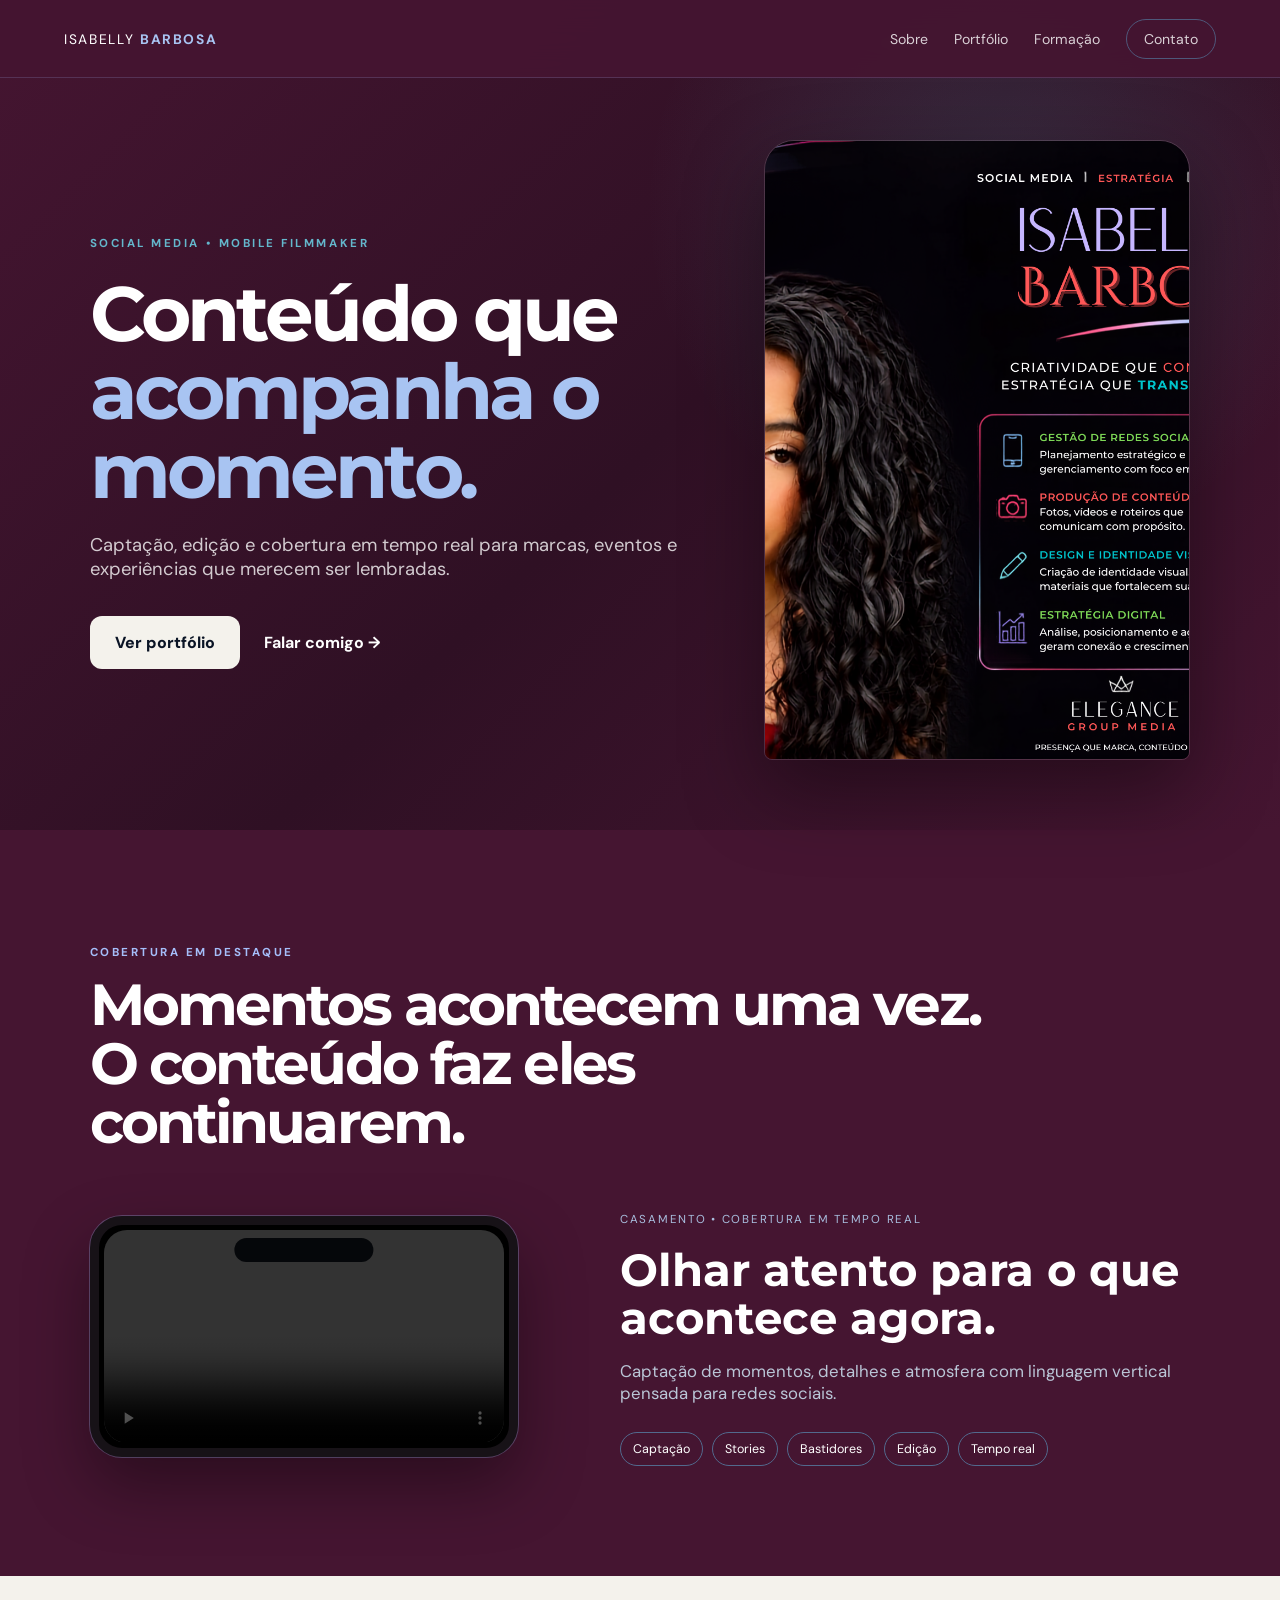
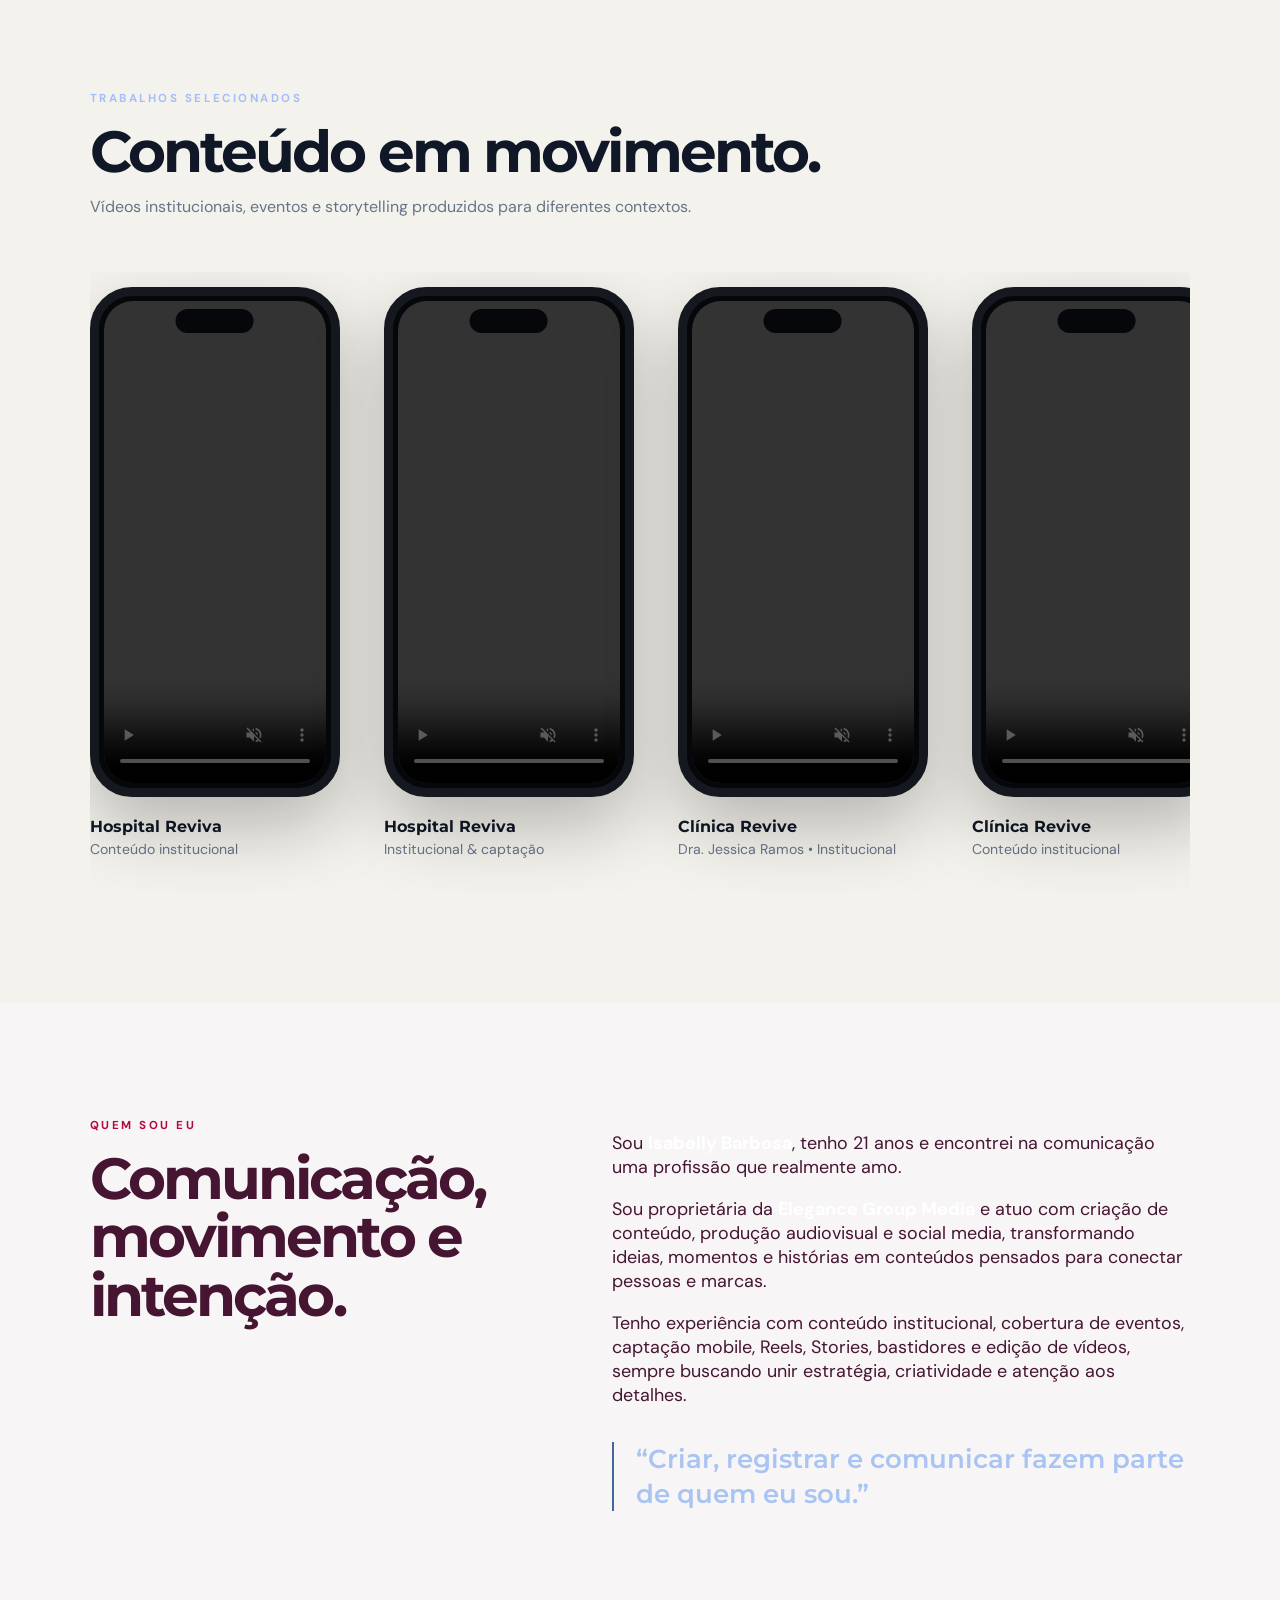
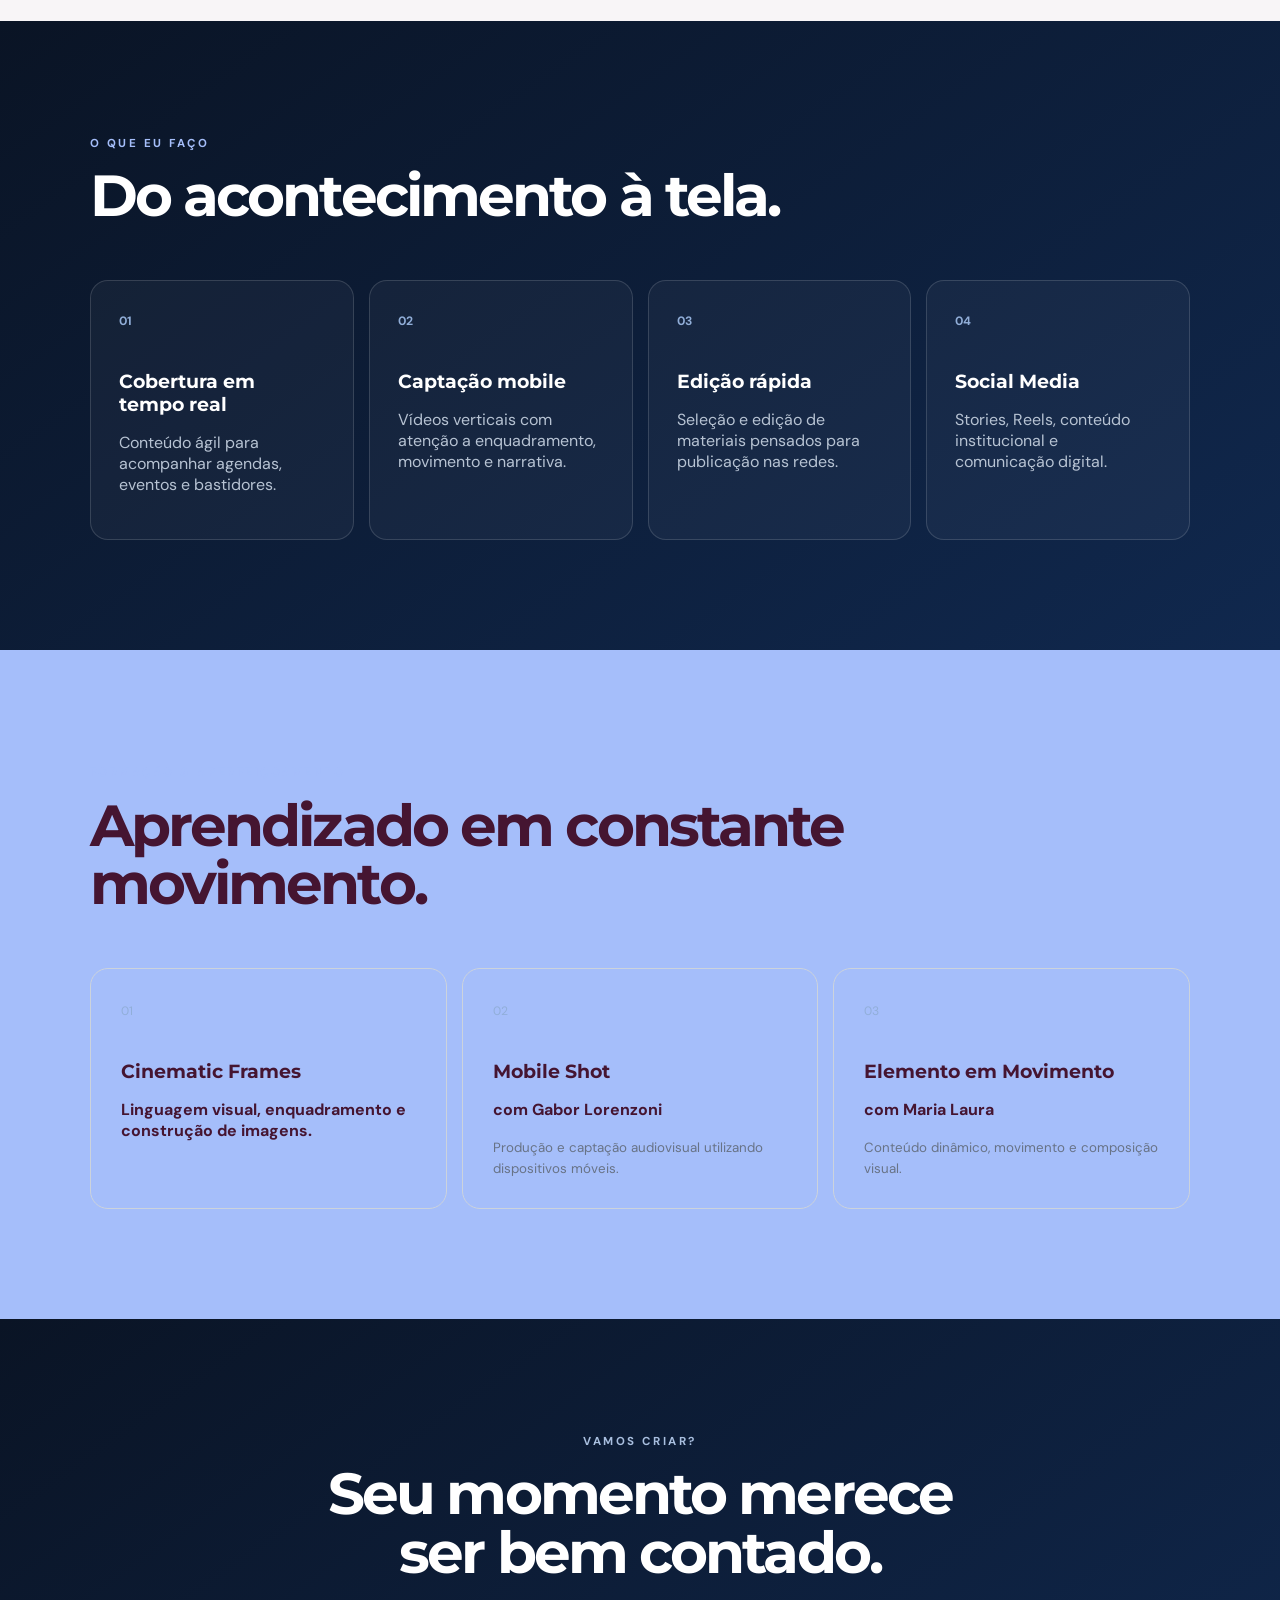
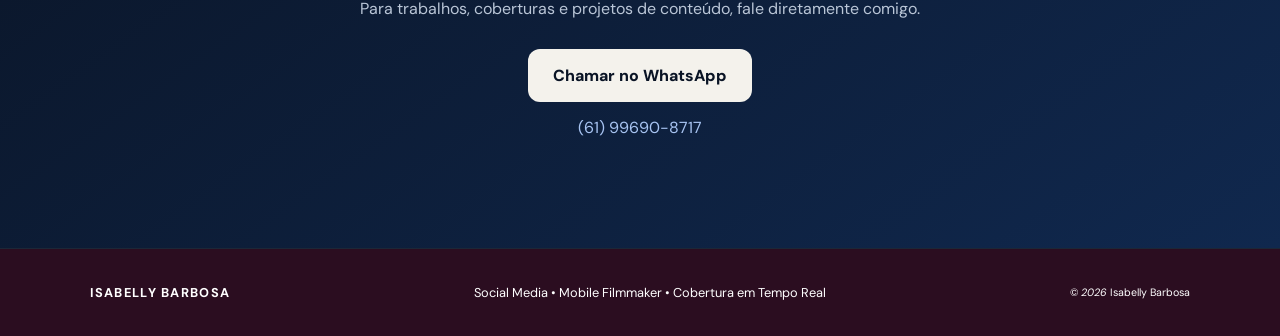
==== commit 019c76d1: "Add files via upload" ====
--- a/index.html
+++ b/index.html
@@ -1,4 +1,4 @@
-<!doctype html><html lang="pt-BR"><head><meta charset="utf-8"><meta name="viewport" content="width=device-width,initial-scale=1"><meta name="description" content="Portfólio de Isabelly Barbosa — Social Media, Mobile Filmmaker e cobertura em tempo real."><title>Isabelly Barbosa | Portfólio</title><link rel="preconnect" href="https://fonts.googleapis.com"><link rel="preconnect" href="https://fonts.gstatic.com" crossorigin><link href="https://fonts.googleapis.com/css2?family=DM+Sans:wght@400;500;600;700&family=Montserrat:wght@500;600;700;800&display=swap" rel="stylesheet"><link rel="stylesheet" href="style.css"></head><body>
+<!doctype html><html lang="pt-BR"><head><meta charset="utf-8"><meta name="viewport" content="width=device-width,initial-scale=1"><meta name="description" content="Portfólio de Isabelly Barbosa — Social Media, Mobile Filmmaker e cobertura em tempo real."><title>Isabelly Barbosa | Portfólio</title><link rel="preconnect" href="https://fonts.googleapis.com"><link rel="preconnect" href="https://fonts.gstatic.com" crossorigin><link href="https://fonts.googleapis.com/css2?family=DM+Sans:wght@400;500;600;700&family=Montserrat:wght@500;600;700;800&display=swap" rel="stylesheet"><link rel="stylesheet" href="style.css?v=vertical-phones-4"></head><body>
 <header><a class="brand" href="#top">ISABELLY <b>BARBOSA</b></a><nav><a href="#sobre">Sobre</a><a href="#portfolio">Portfólio</a><a href="#formacao">Formação</a><a class="pill" href="https://wa.me/5561996908717" target="_blank">Contato</a></nav></header>
 <main id="top">
 <section class="hero"><div class="hero-copy"><span class="kicker">SOCIAL MEDIA • MOBILE FILMMAKER</span><h1>Conteúdo que<br><em>acompanha o momento.</em></h1><p>Captação, edição e cobertura em tempo real para marcas, eventos e experiências que merecem ser lembradas.</p><div class="actions"><a class="btn" href="#portfolio">Ver portfólio</a><a class="link" href="https://wa.me/5561996908717?text=Olá%20Isabelly!%20Vi%20seu%20portfólio%20e%20gostaria%20de%20conversar." target="_blank">Falar comigo →</a></div></div><div class="portrait"><img src="isabelly.png" alt="Isabelly Barbosa"></div></section>
@@ -16,16 +16,23 @@
 <section class="education" id="formacao"><div class="section-title dark"><span>FORMAÇÃO & APERFEIÇOAMENTO</span><h2>Aprendizado em constante movimento.</h2></div><div class="course-grid"><article><span>01</span><h3>Cinematic Frames</h3><p>Linguagem visual, enquadramento e construção de imagens.</p></article><article><span>02</span><h3>Mobile Shot</h3><p>com Gabor Lorenzoni</p><small>Produção e captação audiovisual utilizando dispositivos móveis.</small></article><article><span>03</span><h3>Elemento em Movimento</h3><p>com Maria Laura</p><small>Conteúdo dinâmico, movimento e composição visual.</small></article></div></section>
 <section class="cta"><span>VAMOS CRIAR?</span><h2>Seu momento merece<br>ser bem contado.</h2><p>Para trabalhos, coberturas e projetos de conteúdo, fale diretamente comigo.</p><a class="btn light" href="https://wa.me/5561996908717?text=Olá%20Isabelly!%20Vi%20seu%20portfólio%20e%20gostaria%20de%20conversar." target="_blank">Chamar no WhatsApp</a><a class="number" href="tel:+5561996908717">(61) 99690-8717</a></section>
 </main><footer><b>ISABELLY BARBOSA</b><span>Social Media • Mobile Filmmaker • Cobertura em Tempo Real</span><small>© <i id="year"></i> Isabelly Barbosa</small></footer>
+
 <script>
 document.addEventListener("DOMContentLoaded", function(){
-  const videos=[...document.querySelectorAll("video")];
-  const wedding=videos.find(v =>
-    (v.getAttribute("src")||"").includes("casamento.mp4") ||
-    [...v.querySelectorAll("source")].some(s => (s.getAttribute("src")||"").includes("casamento.mp4"))
-  );
-  if(wedding){
-    const frame=wedding.closest(".phone,.device,.phone-frame,.video-phone,.mockup,.video-frame")||wedding.parentElement;
-    if(frame) frame.id="wedding-preview-frame";
+  const allVideos = Array.from(document.querySelectorAll("video"));
+  const wedding = allVideos.find(function(v){
+    const direct = (v.getAttribute("src") || "").toLowerCase();
+    const sources = Array.from(v.querySelectorAll("source")).map(s => (s.getAttribute("src") || "").toLowerCase());
+    return direct.includes("casamento.mp4") || sources.some(s => s.includes("casamento.mp4"));
+  });
+
+  if (wedding) {
+    let frame = wedding.closest(".phone, .device, .phone-frame, .video-phone, .mockup, .video-frame, .featured-video, .featured-phone");
+    if (!frame) frame = wedding.parentElement;
+    if (frame) {
+      frame.id = "wedding-preview-frame";
+      frame.classList.add("wedding-horizontal");
+    }
   }
 });
 </script>
--- a/style.css
+++ b/style.css
@@ -37,3 +37,249 @@
 @media(max-width:680px){
   #wedding-preview-frame{border-width:7px!important;border-radius:23px!important;}
 }
+
+
+/* =========================================================
+   TEMA FINAL — ISABELLY BARBOSA
+   Paleta: #A5BEFA #B3093F #451531 #64B7CC #FF3877
+   ========================================================= */
+
+html, body { background:#451531 !important; }
+
+body,
+main,
+section {
+  color:#fff;
+}
+
+/* Header */
+.site-header, header {
+  background:rgba(69,21,49,.97) !important;
+  border-color:rgba(165,190,250,.18) !important;
+}
+.site-header a, header a { color:#fff !important; }
+.site-header a:hover, header a:hover { color:#64B7CC !important; }
+
+/* Hero */
+.hero {
+  background:
+    radial-gradient(circle at 78% 25%, rgba(100,183,204,.17), transparent 30%),
+    linear-gradient(135deg,#451531 0%,#2f1024 52%,#451531 100%) !important;
+}
+.hero::before,.hero::after { border-color:rgba(165,190,250,.16) !important; }
+.hero h1 { color:#fff !important; }
+.hero h1 span,
+.hero .accent,
+.hero strong.accent { color:#A5BEFA !important; }
+.hero p { color:rgba(255,255,255,.78) !important; }
+
+/* Alternating sections */
+#sobre, .about, .about-section {
+  background:#F8F5F7 !important;
+  color:#451531 !important;
+}
+#sobre h1,#sobre h2,#sobre h3,#sobre p,
+.about h1,.about h2,.about h3,.about p,
+.about-section h1,.about-section h2,.about-section h3,.about-section p {
+  color:#451531 !important;
+}
+
+#portfolio, .portfolio, .portfolio-section {
+  background:#451531 !important;
+  color:#fff !important;
+}
+#portfolio h1,#portfolio h2,#portfolio h3,
+.portfolio h1,.portfolio h2,.portfolio h3 { color:#fff !important; }
+
+#formacao, .courses, .formation, .education {
+  background:#A5BEFA !important;
+  color:#451531 !important;
+}
+#formacao h1,#formacao h2,#formacao h3,#formacao p,
+.courses h1,.courses h2,.courses h3,.courses p,
+.formation h1,.formation h2,.formation h3,.formation p,
+.education h1,.education h2,.education h3,.education p {
+  color:#451531 !important;
+}
+
+/* Eyebrows / small headings */
+.eyebrow,.kicker,.overline,.section-kicker,.mini-title {
+  color:#64B7CC !important;
+}
+#sobre .eyebrow,#sobre .kicker,.about .eyebrow,.about .kicker,
+#formacao .eyebrow,#formacao .kicker,.courses .eyebrow,.courses .kicker {
+  color:#B3093F !important;
+}
+
+/* Buttons */
+.btn-primary,.primary-button,.cta-primary,
+a.btn-primary,button.btn-primary {
+  background:#B3093F !important;
+  border-color:#B3093F !important;
+  color:#fff !important;
+}
+.btn-primary:hover,.primary-button:hover,.cta-primary:hover,
+a.btn-primary:hover,button.btn-primary:hover {
+  background:#FF3877 !important;
+  border-color:#FF3877 !important;
+  color:#fff !important;
+}
+.btn-secondary,.btn-outline,.secondary-button {
+  background:transparent !important;
+  border-color:#64B7CC !important;
+  color:#fff !important;
+}
+
+/* Cards */
+.card,.portfolio-card,.course-card,.service-card {
+  border-color:rgba(100,183,204,.28) !important;
+}
+#portfolio .card,#portfolio .portfolio-card,
+.portfolio .card,.portfolio .portfolio-card {
+  background:rgba(255,255,255,.055) !important;
+}
+.course-card {
+  background:rgba(255,255,255,.55) !important;
+}
+
+/* Lines and decorative accents */
+.line,.divider,.accent-line {
+  background:#64B7CC !important;
+  border-color:#64B7CC !important;
+}
+
+/* Contact / footer */
+#contato,.contact,.contact-section {
+  background:#B3093F !important;
+  color:#fff !important;
+}
+footer,.footer {
+  background:#2B0D20 !important;
+  color:#fff !important;
+}
+footer a,.footer a { color:#A5BEFA !important; }
+footer a:hover,.footer a:hover { color:#FF3877 !important; }
+
+/* ===== CASAMENTO — DESTAQUE HORIZONTAL ===== */
+#wedding-preview-frame,
+.wedding-horizontal {
+  width:min(850px,100%) !important;
+  height:auto !important;
+  aspect-ratio:16 / 9 !important;
+  border:9px solid #171217 !important;
+  border-radius:32px !important;
+  overflow:hidden !important;
+  background:#000 !important;
+  box-shadow:
+    0 0 0 1px rgba(165,190,250,.28),
+    0 28px 65px rgba(0,0,0,.38) !important;
+  margin-inline:auto !important;
+}
+#wedding-preview-frame video,
+.wedding-horizontal video {
+  display:block !important;
+  width:100% !important;
+  height:100% !important;
+  aspect-ratio:16 / 9 !important;
+  object-fit:cover !important;
+  border-radius:23px !important;
+}
+
+/* Outros celulares permanecem verticais */
+.phone:not(#wedding-preview-frame),
+.device:not(#wedding-preview-frame),
+.phone-frame:not(#wedding-preview-frame),
+.video-phone:not(#wedding-preview-frame) {
+  aspect-ratio:auto;
+}
+
+@media(max-width:700px){
+  #wedding-preview-frame,.wedding-horizontal {
+    width:100% !important;
+    border-width:6px !important;
+    border-radius:22px !important;
+  }
+  #wedding-preview-frame video,.wedding-horizontal video {
+    border-radius:16px !important;
+  }
+}
+
+
+/* =========================================================
+   FIX DEFINITIVO — CARDS INFERIORES EM CELULAR VERTICAL
+   O casamento (.hero-phone / #wedding-preview-frame) NÃO é afetado.
+   ========================================================= */
+.work .work-card .phone {
+  position: relative !important;
+  width: 250px !important;
+  min-width: 250px !important;
+  height: 510px !important;
+  aspect-ratio: 9 / 18.7 !important;
+  background: #05070a !important;
+  border: 9px solid #15191f !important;
+  border-radius: 42px !important;
+  padding: 5px !important;
+  overflow: hidden !important;
+  box-shadow: 0 30px 70px rgba(0,0,0,.25) !important;
+}
+
+.work .work-card .phone video {
+  display: block !important;
+  width: 100% !important;
+  height: 100% !important;
+  min-height: 100% !important;
+  aspect-ratio: unset !important;
+  object-fit: cover !important;
+  border-radius: 29px !important;
+  background: #000 !important;
+}
+
+.work .work-card .phone .notch {
+  display: block !important;
+  position: absolute !important;
+  z-index: 3 !important;
+  top: 13px !important;
+  left: 50% !important;
+  transform: translateX(-50%) !important;
+  width: 34% !important;
+  height: 24px !important;
+  background: #05070a !important;
+  border-radius: 20px !important;
+}
+
+/* Casamento continua horizontal */
+.featured #wedding-preview-frame,
+.featured .hero-phone#wedding-preview-frame {
+  width: min(850px, 100%) !important;
+  min-width: 0 !important;
+  height: auto !important;
+  aspect-ratio: 16 / 9 !important;
+  border-radius: 32px !important;
+}
+
+.featured #wedding-preview-frame video {
+  width: 100% !important;
+  height: 100% !important;
+  object-fit: cover !important;
+  aspect-ratio: 16 / 9 !important;
+}
+
+@media (max-width: 850px) {
+  .work .work-card {
+    min-width: 230px !important;
+  }
+  .work .work-card .phone {
+    width: 220px !important;
+    min-width: 220px !important;
+    height: 450px !important;
+  }
+}
+
+@media (max-width: 520px) {
+  .work .work-card .phone {
+    width: 210px !important;
+    min-width: 210px !important;
+    height: 430px !important;
+    border-width: 7px !important;
+  }
+}
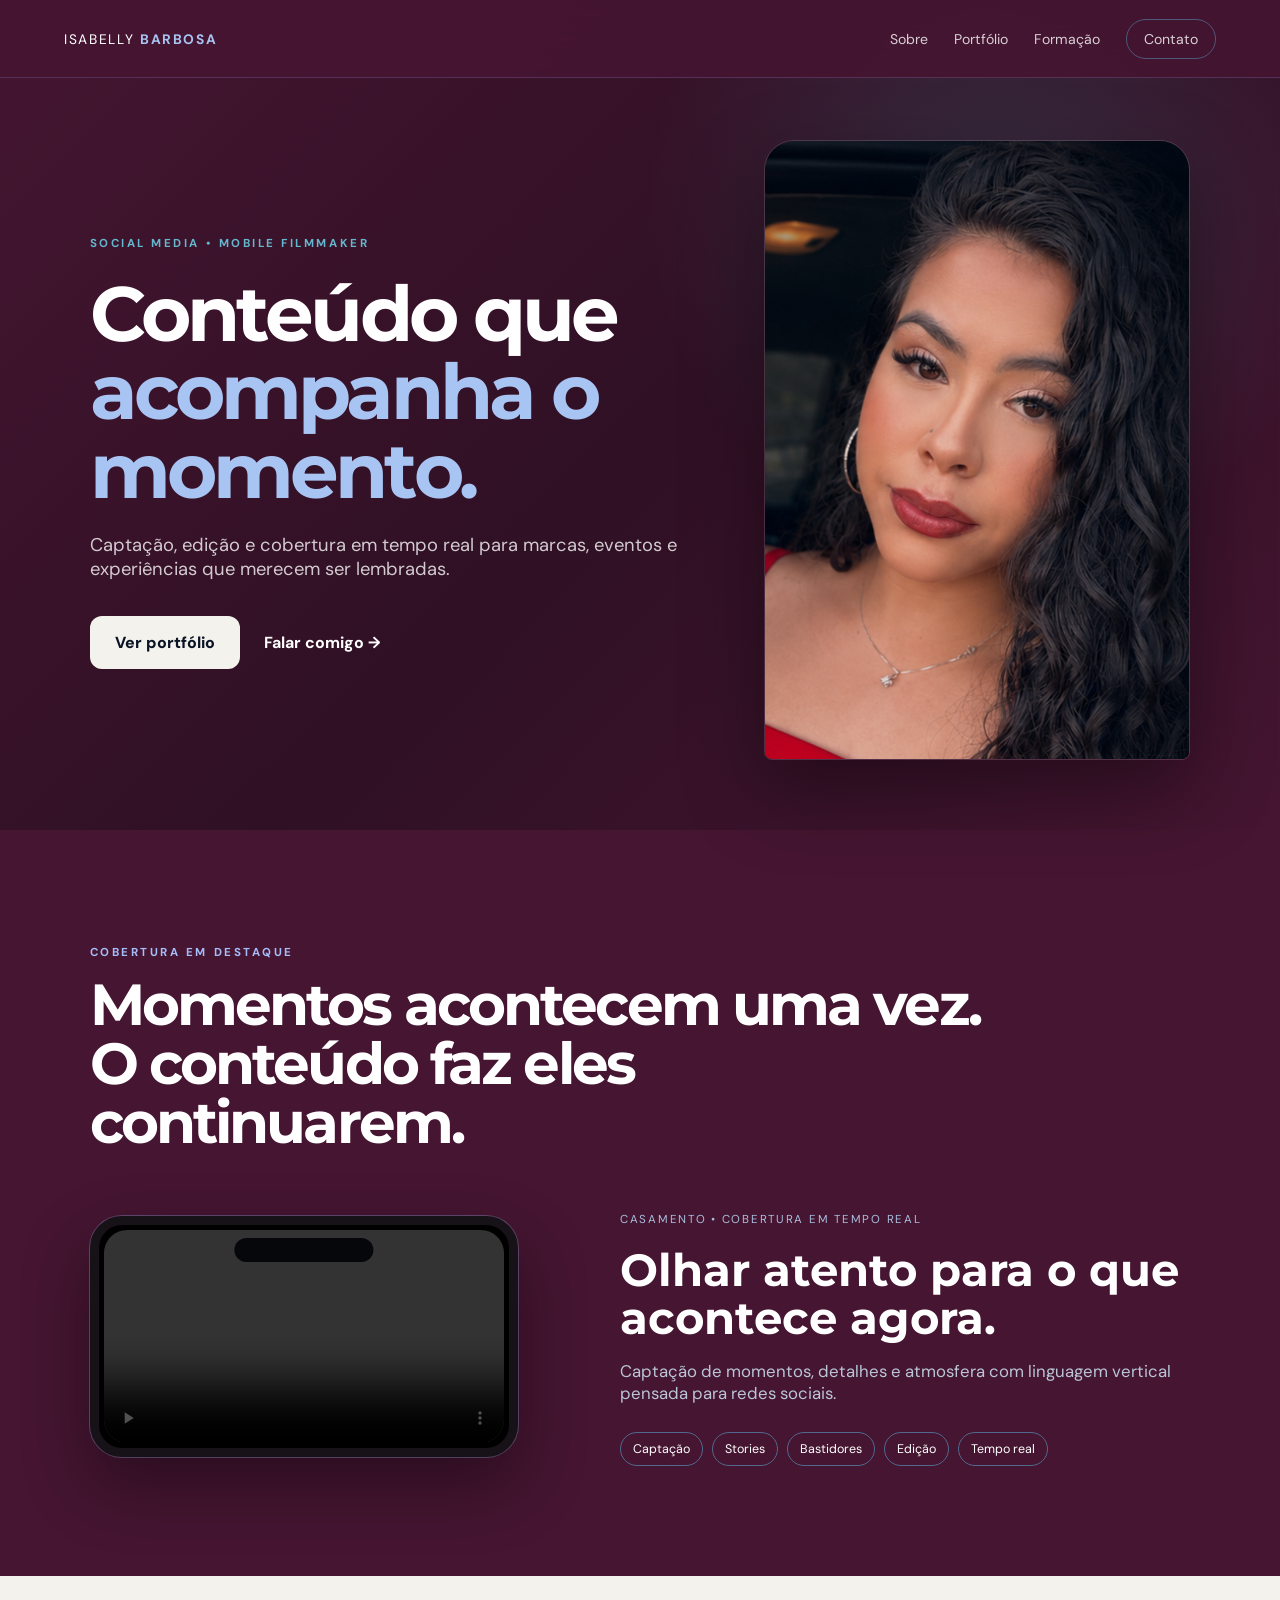
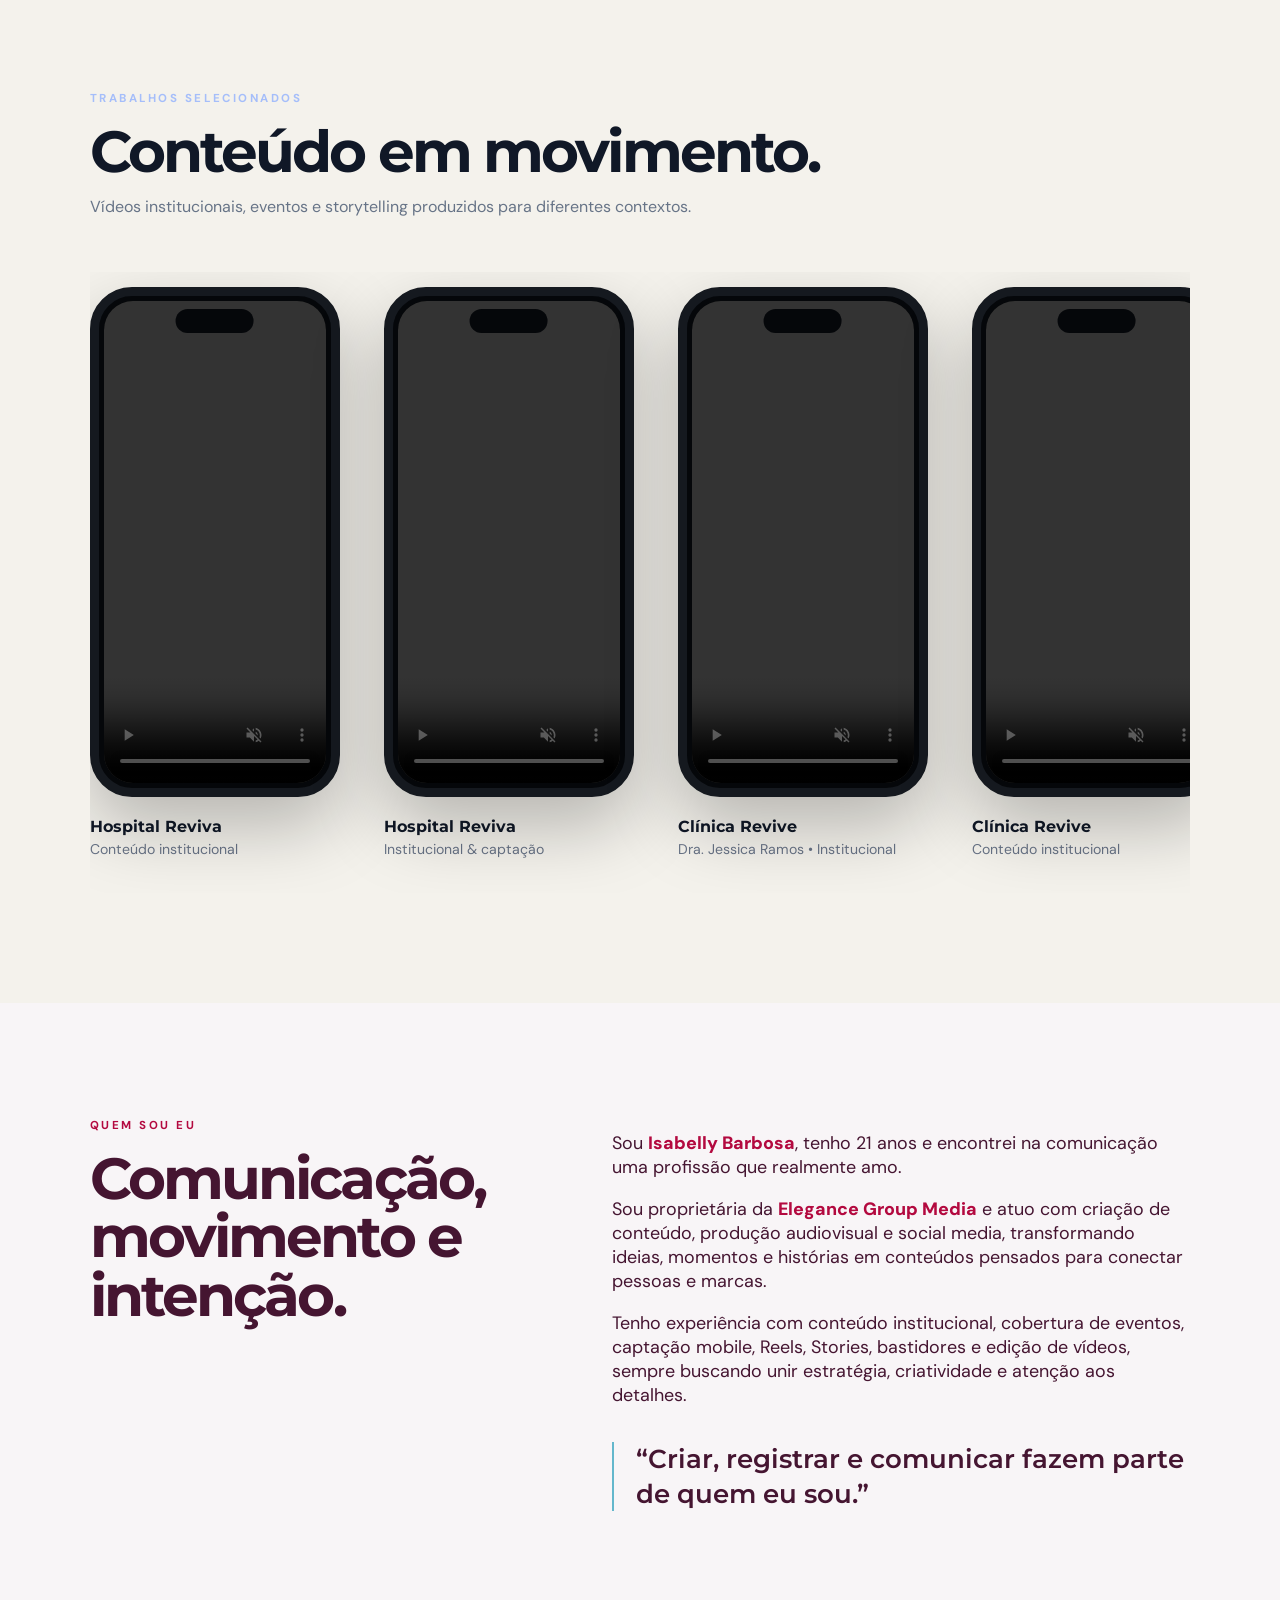
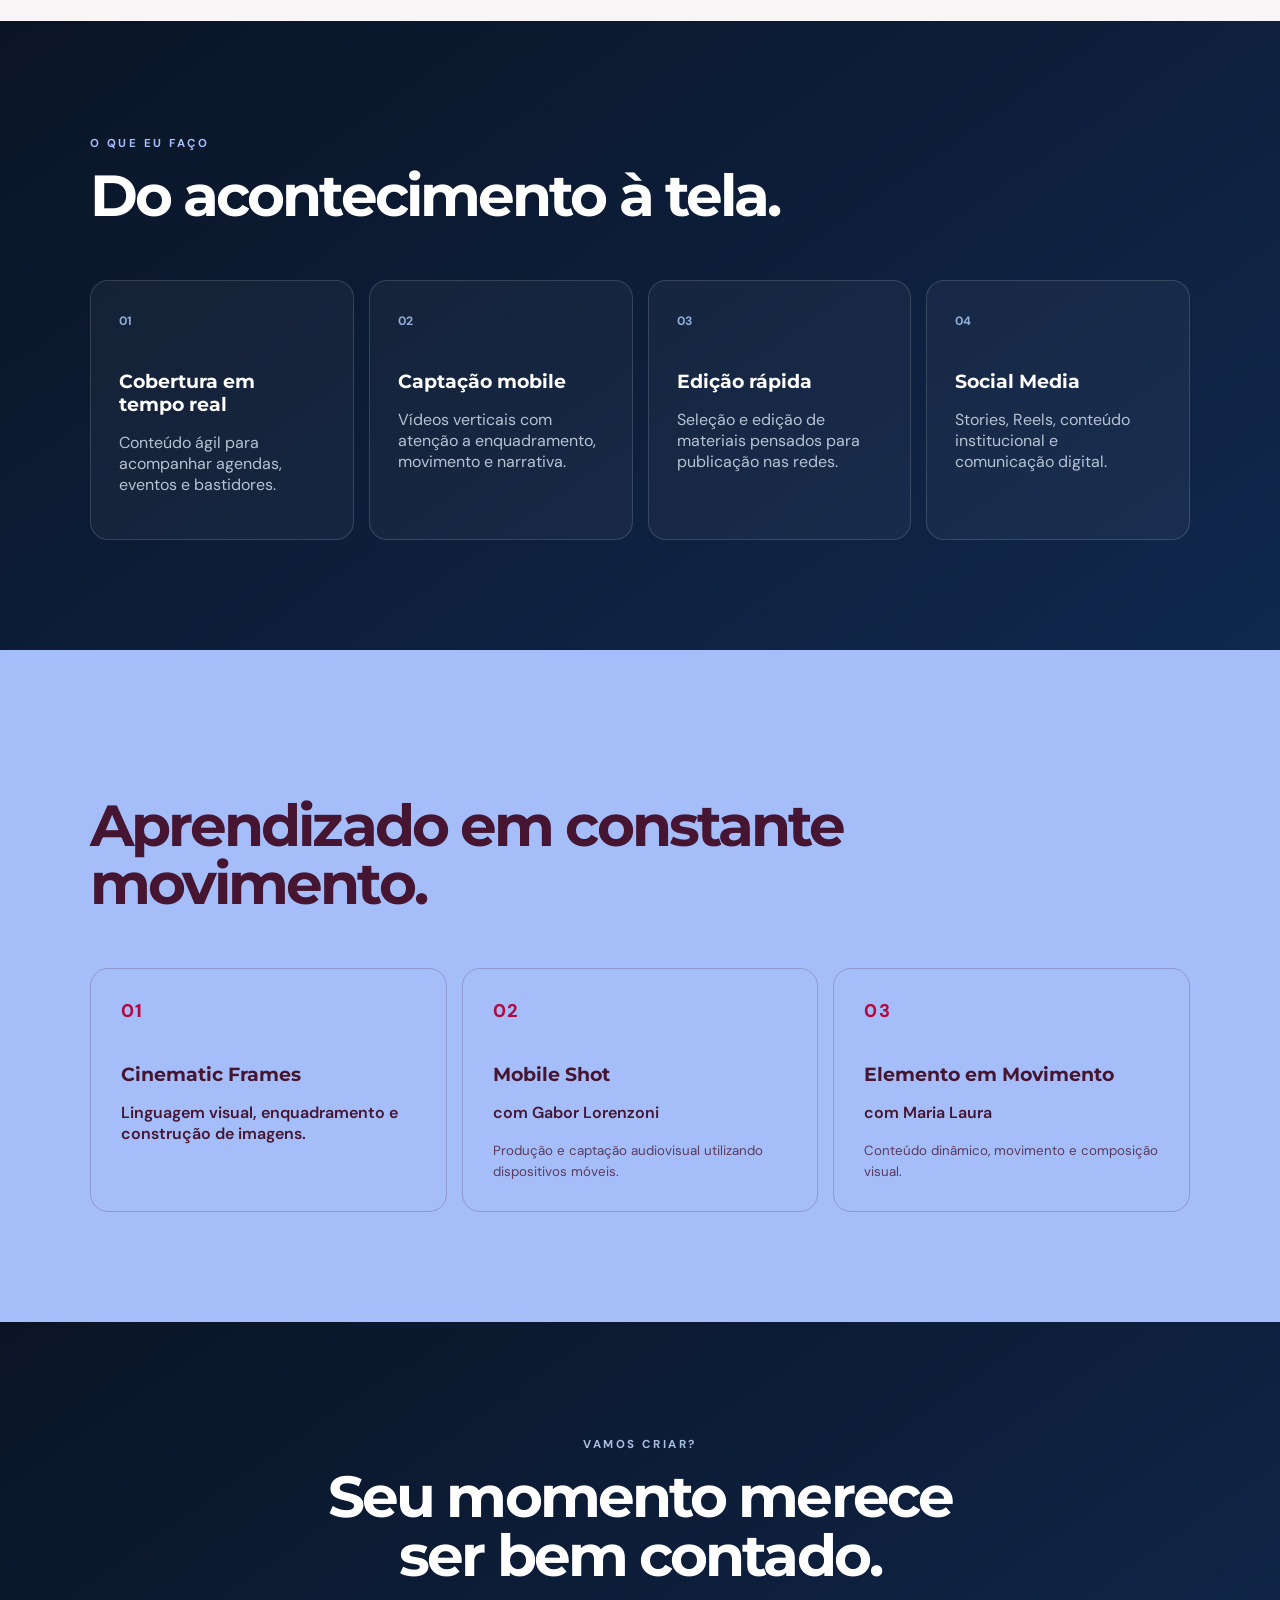
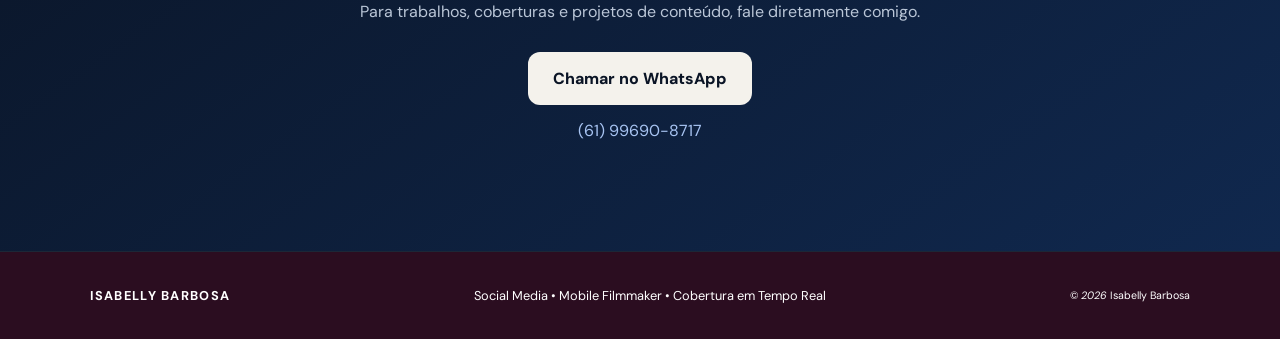
==== commit 72d3dc92: "Add files via upload" ====
--- a/index.html
+++ b/index.html
@@ -1,4 +1,4 @@
-<!doctype html><html lang="pt-BR"><head><meta charset="utf-8"><meta name="viewport" content="width=device-width,initial-scale=1"><meta name="description" content="Portfólio de Isabelly Barbosa — Social Media, Mobile Filmmaker e cobertura em tempo real."><title>Isabelly Barbosa | Portfólio</title><link rel="preconnect" href="https://fonts.googleapis.com"><link rel="preconnect" href="https://fonts.gstatic.com" crossorigin><link href="https://fonts.googleapis.com/css2?family=DM+Sans:wght@400;500;600;700&family=Montserrat:wght@500;600;700;800&display=swap" rel="stylesheet"><link rel="stylesheet" href="style.css?v=vertical-phones-4"></head><body>
+<!doctype html><html lang="pt-BR"><head><meta charset="utf-8"><meta name="viewport" content="width=device-width,initial-scale=1"><meta name="description" content="Portfólio de Isabelly Barbosa — Social Media, Mobile Filmmaker e cobertura em tempo real."><title>Isabelly Barbosa | Portfólio</title><link rel="preconnect" href="https://fonts.googleapis.com"><link rel="preconnect" href="https://fonts.gstatic.com" crossorigin><link href="https://fonts.googleapis.com/css2?family=DM+Sans:wght@400;500;600;700&family=Montserrat:wght@500;600;700;800&display=swap" rel="stylesheet"><link rel="stylesheet" href="style.css?v=formacao-contrast-3"></head><body>
 <header><a class="brand" href="#top">ISABELLY <b>BARBOSA</b></a><nav><a href="#sobre">Sobre</a><a href="#portfolio">Portfólio</a><a href="#formacao">Formação</a><a class="pill" href="https://wa.me/5561996908717" target="_blank">Contato</a></nav></header>
 <main id="top">
 <section class="hero"><div class="hero-copy"><span class="kicker">SOCIAL MEDIA • MOBILE FILMMAKER</span><h1>Conteúdo que<br><em>acompanha o momento.</em></h1><p>Captação, edição e cobertura em tempo real para marcas, eventos e experiências que merecem ser lembradas.</p><div class="actions"><a class="btn" href="#portfolio">Ver portfólio</a><a class="link" href="https://wa.me/5561996908717?text=Olá%20Isabelly!%20Vi%20seu%20portfólio%20e%20gostaria%20de%20conversar." target="_blank">Falar comigo →</a></div></div><div class="portrait"><img src="isabelly.png" alt="Isabelly Barbosa"></div></section>
--- a/style.css
+++ b/style.css
@@ -283,3 +283,85 @@
     border-width: 7px !important;
   }
 }
+
+
+/* CORREÇÃO DA FOTO PRINCIPAL */
+.portrait {
+  overflow: hidden !important;
+}
+
+.portrait img {
+  width: 100% !important;
+  height: 100% !important;
+  object-fit: cover !important;
+  object-position: left center !important;
+  display: block !important;
+}
+
+
+/* CORREÇÃO DE CONTRASTE — QUEM SOU EU */
+#sobre p,
+.about p,
+.about-section p {
+  color: #451531 !important;
+}
+
+#sobre strong,
+#sobre b,
+#sobre p strong,
+#sobre p b,
+.about strong,
+.about b,
+.about p strong,
+.about p b,
+.about-section strong,
+.about-section b {
+  color: #B3093F !important;
+  font-weight: 800 !important;
+}
+
+/* Destaque da frase final */
+#sobre blockquote,
+.about blockquote,
+.about-section blockquote {
+  color: #451531 !important;
+  border-color: #64B7CC !important;
+}
+
+
+/* =========================================================
+   CORREÇÃO DE CONTRASTE — FORMAÇÃO & APERFEIÇOAMENTO
+   ========================================================= */
+
+.education .course-grid article > span,
+#formacao .course-grid article > span {
+  color: #B3093F !important;
+  font-size: 1.15rem !important;
+  font-weight: 800 !important;
+  opacity: 1 !important;
+  letter-spacing: .08em !important;
+}
+
+.education .course-grid article h3,
+#formacao .course-grid article h3 {
+  color: #451531 !important;
+  opacity: 1 !important;
+}
+
+.education .course-grid article p,
+#formacao .course-grid article p {
+  color: #451531 !important;
+  opacity: 1 !important;
+  font-weight: 600 !important;
+}
+
+.education .course-grid article small,
+#formacao .course-grid article small {
+  color: #451531 !important;
+  opacity: .78 !important;
+}
+
+.education .course-grid article,
+#formacao .course-grid article {
+  border-color: rgba(69, 21, 49, .22) !important;
+}
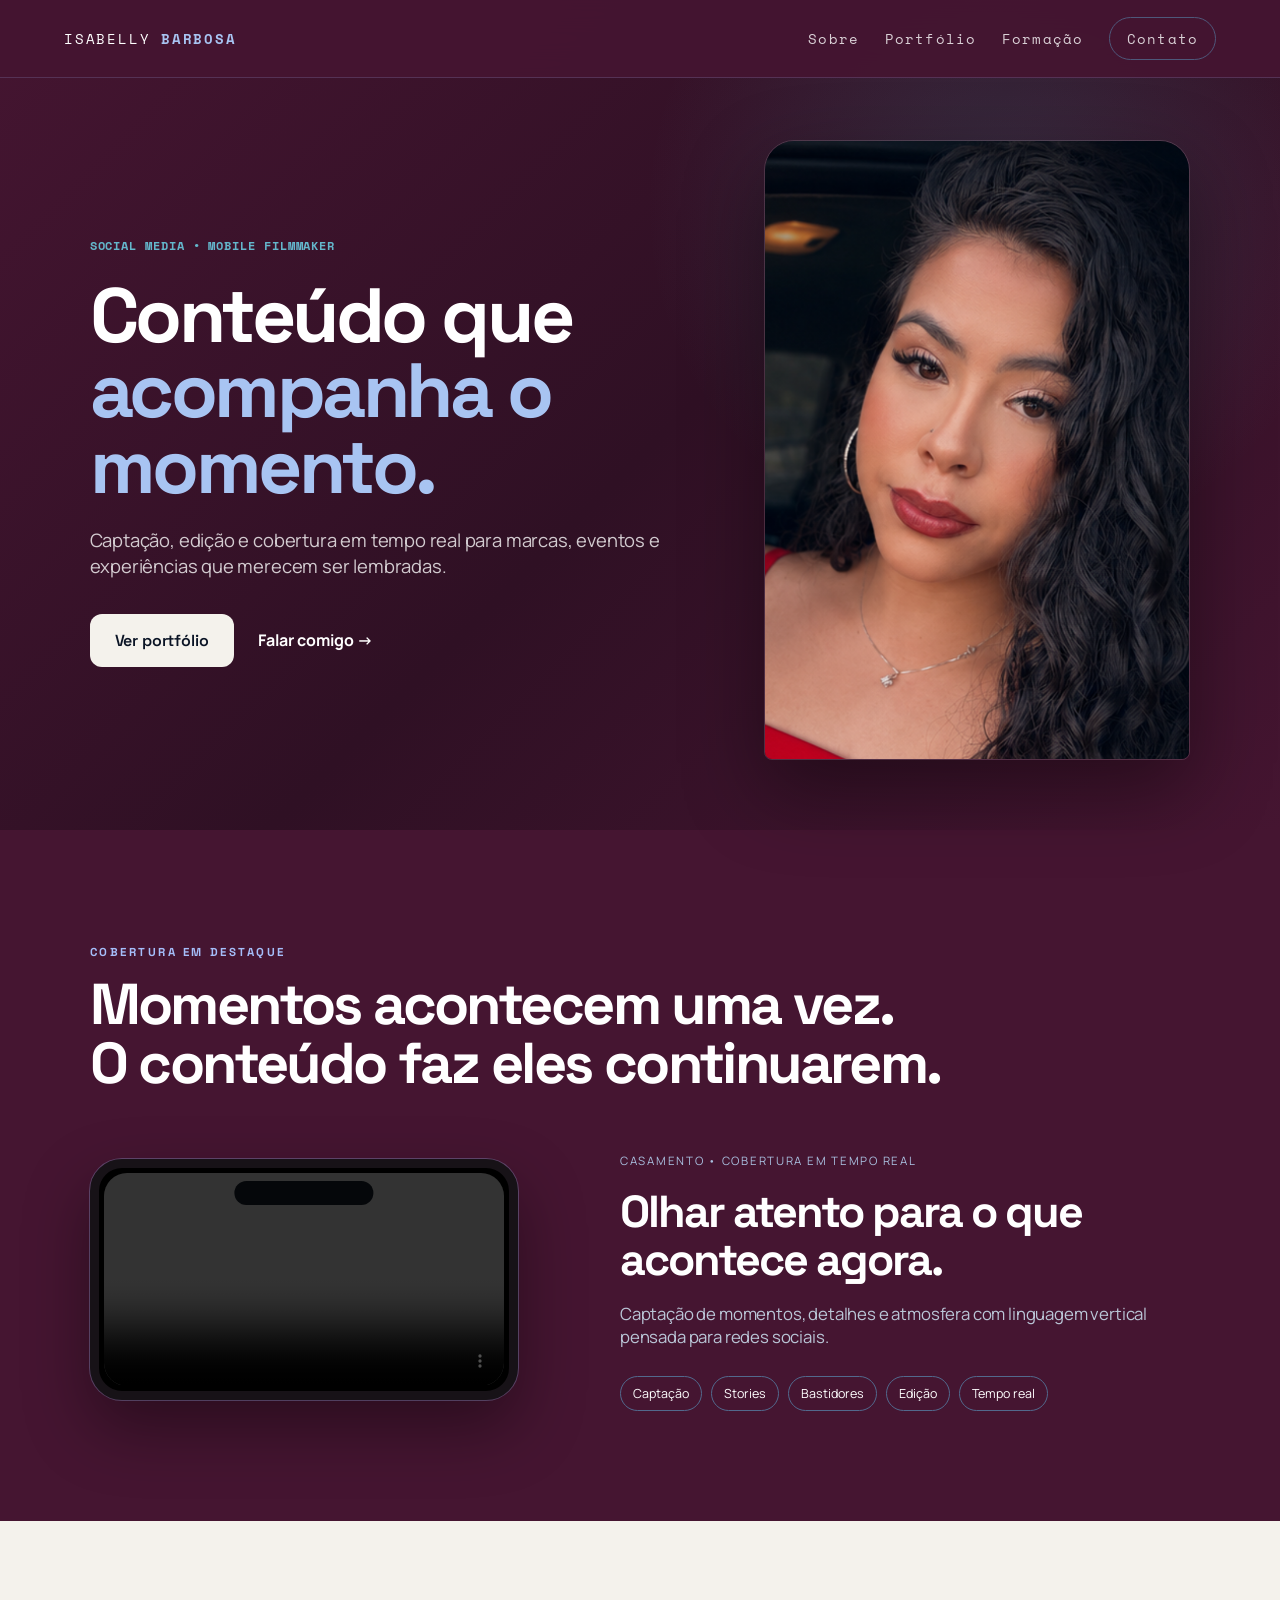
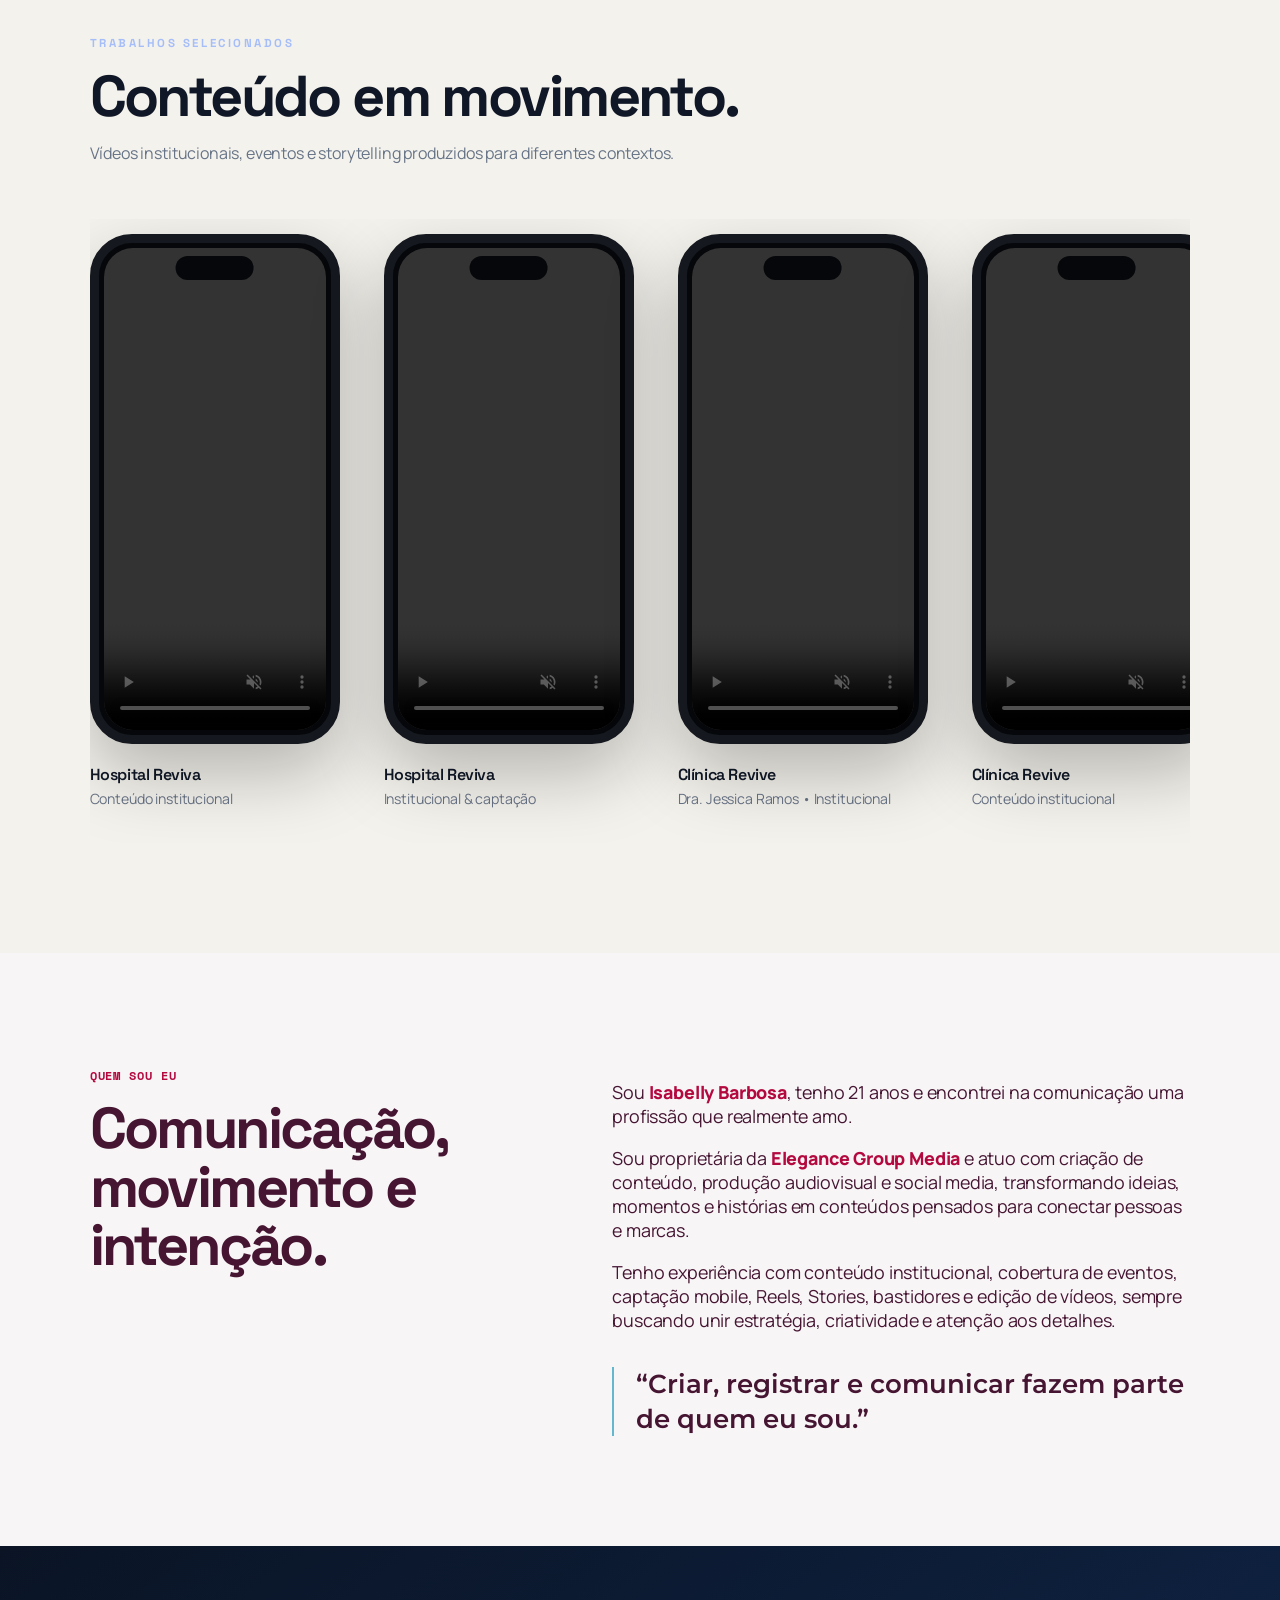
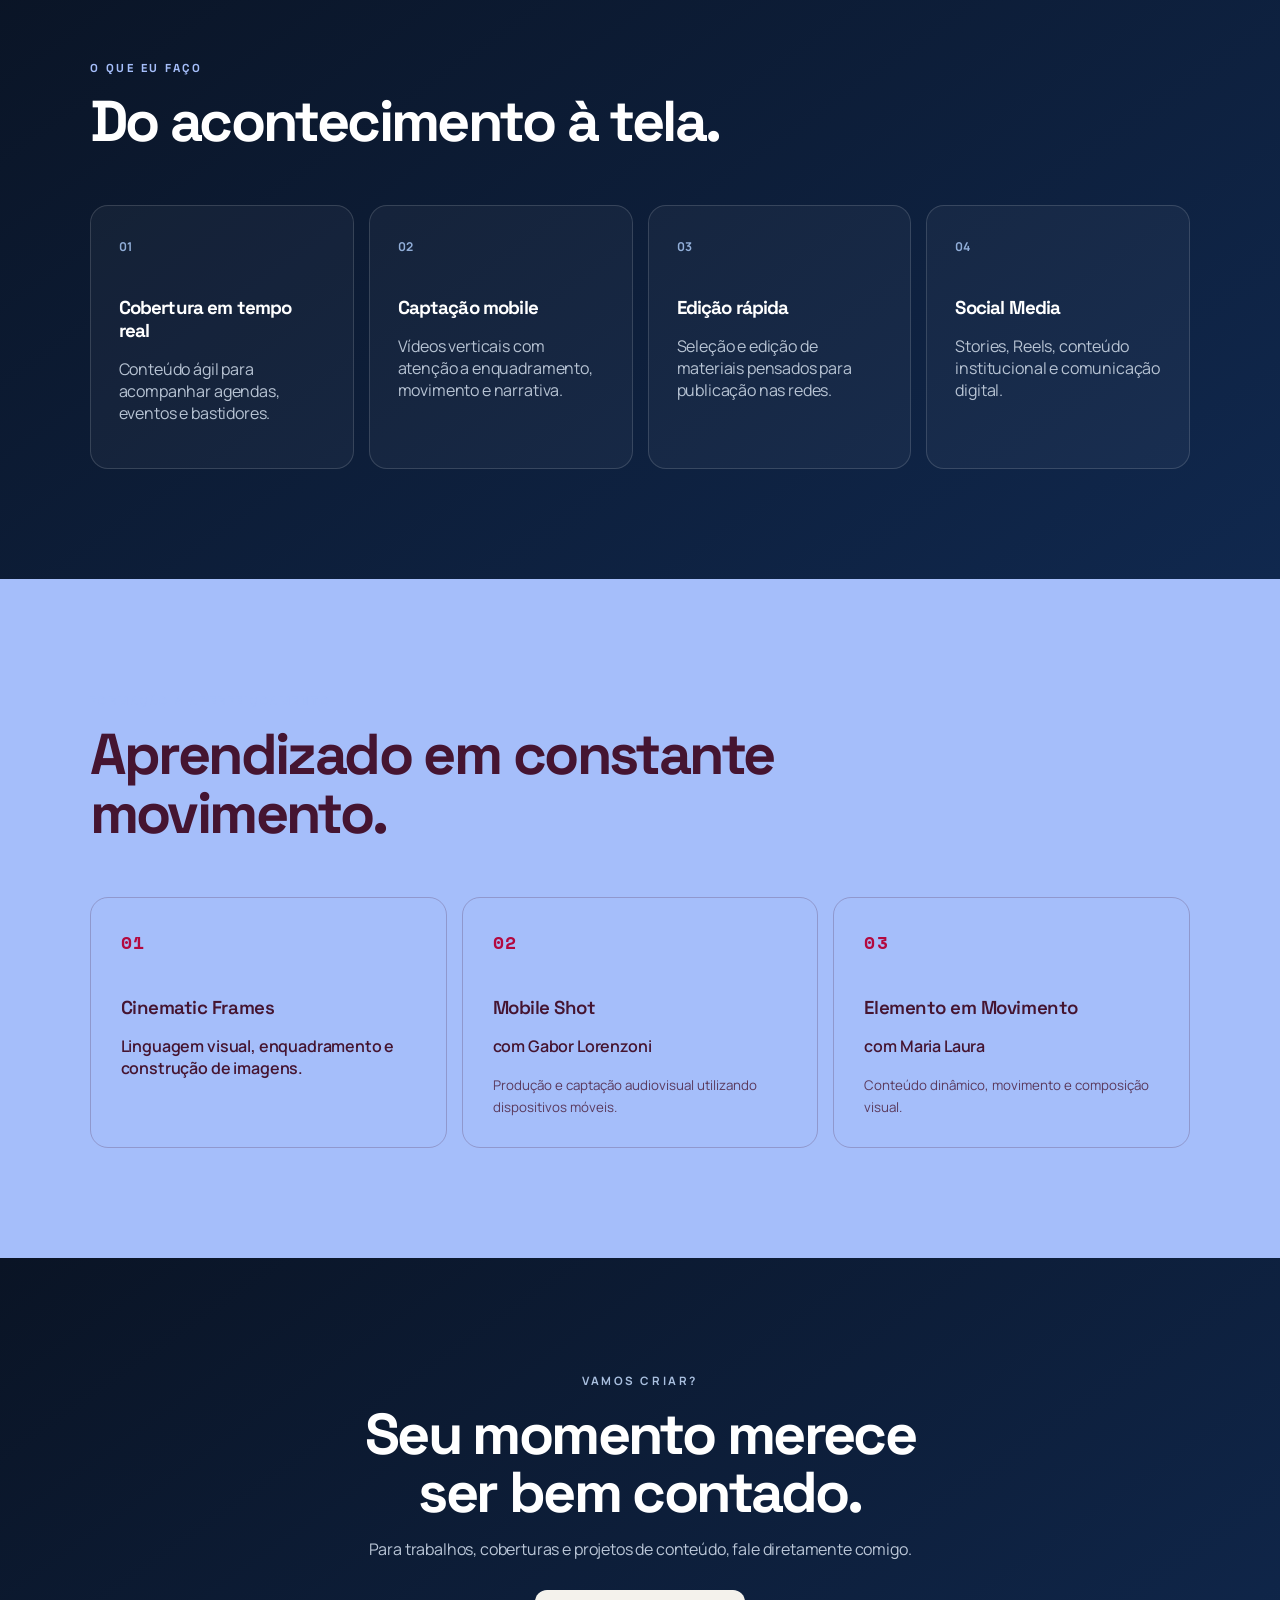
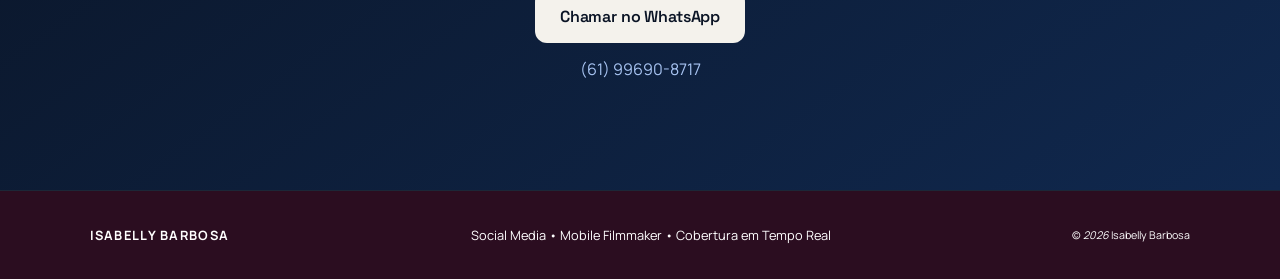
==== commit d8e1a9d4: "Add files via upload" ====
--- a/index.html
+++ b/index.html
@@ -1,4 +1,7 @@
-<!doctype html><html lang="pt-BR"><head><meta charset="utf-8"><meta name="viewport" content="width=device-width,initial-scale=1"><meta name="description" content="Portfólio de Isabelly Barbosa — Social Media, Mobile Filmmaker e cobertura em tempo real."><title>Isabelly Barbosa | Portfólio</title><link rel="preconnect" href="https://fonts.googleapis.com"><link rel="preconnect" href="https://fonts.gstatic.com" crossorigin><link href="https://fonts.googleapis.com/css2?family=DM+Sans:wght@400;500;600;700&family=Montserrat:wght@500;600;700;800&display=swap" rel="stylesheet"><link rel="stylesheet" href="style.css?v=formacao-contrast-3"></head><body>
+<!doctype html><html lang="pt-BR"><head><meta charset="utf-8"><meta name="viewport" content="width=device-width,initial-scale=1"><meta name="description" content="Portfólio de Isabelly Barbosa — Social Media, Mobile Filmmaker e cobertura em tempo real."><title>Isabelly Barbosa | Portfólio</title><link rel="preconnect" href="https://fonts.googleapis.com"><link rel="preconnect" href="https://fonts.gstatic.com" crossorigin><link href="https://fonts.googleapis.com/css2?family=DM+Sans:wght@400;500;600;700&family=Montserrat:wght@500;600;700;800&display=swap" rel="stylesheet"><link rel="stylesheet" href="style.css?v=filmmaker-fonts-3"><link rel="preconnect" href="https://fonts.googleapis.com">
+<link rel="preconnect" href="https://fonts.gstatic.com" crossorigin>
+<link href="https://fonts.googleapis.com/css2?family=Manrope:wght@400;500;600;700&family=Space+Grotesk:wght@400;500;600;700&family=Space+Mono:wght@400;700&display=swap" rel="stylesheet">
+</head><body>
 <header><a class="brand" href="#top">ISABELLY <b>BARBOSA</b></a><nav><a href="#sobre">Sobre</a><a href="#portfolio">Portfólio</a><a href="#formacao">Formação</a><a class="pill" href="https://wa.me/5561996908717" target="_blank">Contato</a></nav></header>
 <main id="top">
 <section class="hero"><div class="hero-copy"><span class="kicker">SOCIAL MEDIA • MOBILE FILMMAKER</span><h1>Conteúdo que<br><em>acompanha o momento.</em></h1><p>Captação, edição e cobertura em tempo real para marcas, eventos e experiências que merecem ser lembradas.</p><div class="actions"><a class="btn" href="#portfolio">Ver portfólio</a><a class="link" href="https://wa.me/5561996908717?text=Olá%20Isabelly!%20Vi%20seu%20portfólio%20e%20gostaria%20de%20conversar." target="_blank">Falar comigo →</a></div></div><div class="portrait"><img src="isabelly.png" alt="Isabelly Barbosa"></div></section>
--- a/style.css
+++ b/style.css
@@ -365,3 +365,40 @@
 #formacao .course-grid article {
   border-color: rgba(69, 21, 49, .22) !important;
 }
+
+/* ===== TIPOGRAFIA FILMMAKER ===== */
+body { font-family:"Manrope",sans-serif !important; }
+h1,h2,h3,.hero h1,.section-title,.featured h2,.work h2,.about h2,.education h2,.contact h2 {
+  font-family:"Space Grotesk",sans-serif !important;
+  letter-spacing:-.045em !important;
+}
+.hero h1 { font-weight:700 !important; line-height:.98 !important; }
+.work-card h3,.course-grid h3,.card h3 {
+  font-family:"Space Grotesk",sans-serif !important;
+  font-weight:600 !important;
+  letter-spacing:-.025em !important;
+}
+.eyebrow,.kicker,.overline,.section-kicker,.mini-title,
+.work-card > span,.course-grid article > span,#formacao .course-grid article > span,
+nav a,.nav a {
+  font-family:"Space Mono",monospace !important;
+  letter-spacing:.08em !important;
+}
+.education .course-grid article > span,#formacao .course-grid article > span {
+  font-family:"Space Mono",monospace !important;
+  font-weight:700 !important;
+}
+p,.about p,.work-card p,.course-grid p,.contact p {
+  font-family:"Manrope",sans-serif !important;
+  letter-spacing:-.01em !important;
+}
+button,.btn,a.btn,.btn-primary,.btn-secondary {
+  font-family:"Space Grotesk",sans-serif !important;
+  font-weight:600 !important;
+  letter-spacing:-.01em !important;
+}
+.brand,.logo,.site-header .brand,header .brand {
+  font-family:"Space Mono",monospace !important;
+  letter-spacing:.13em !important;
+  text-transform:uppercase !important;
+}
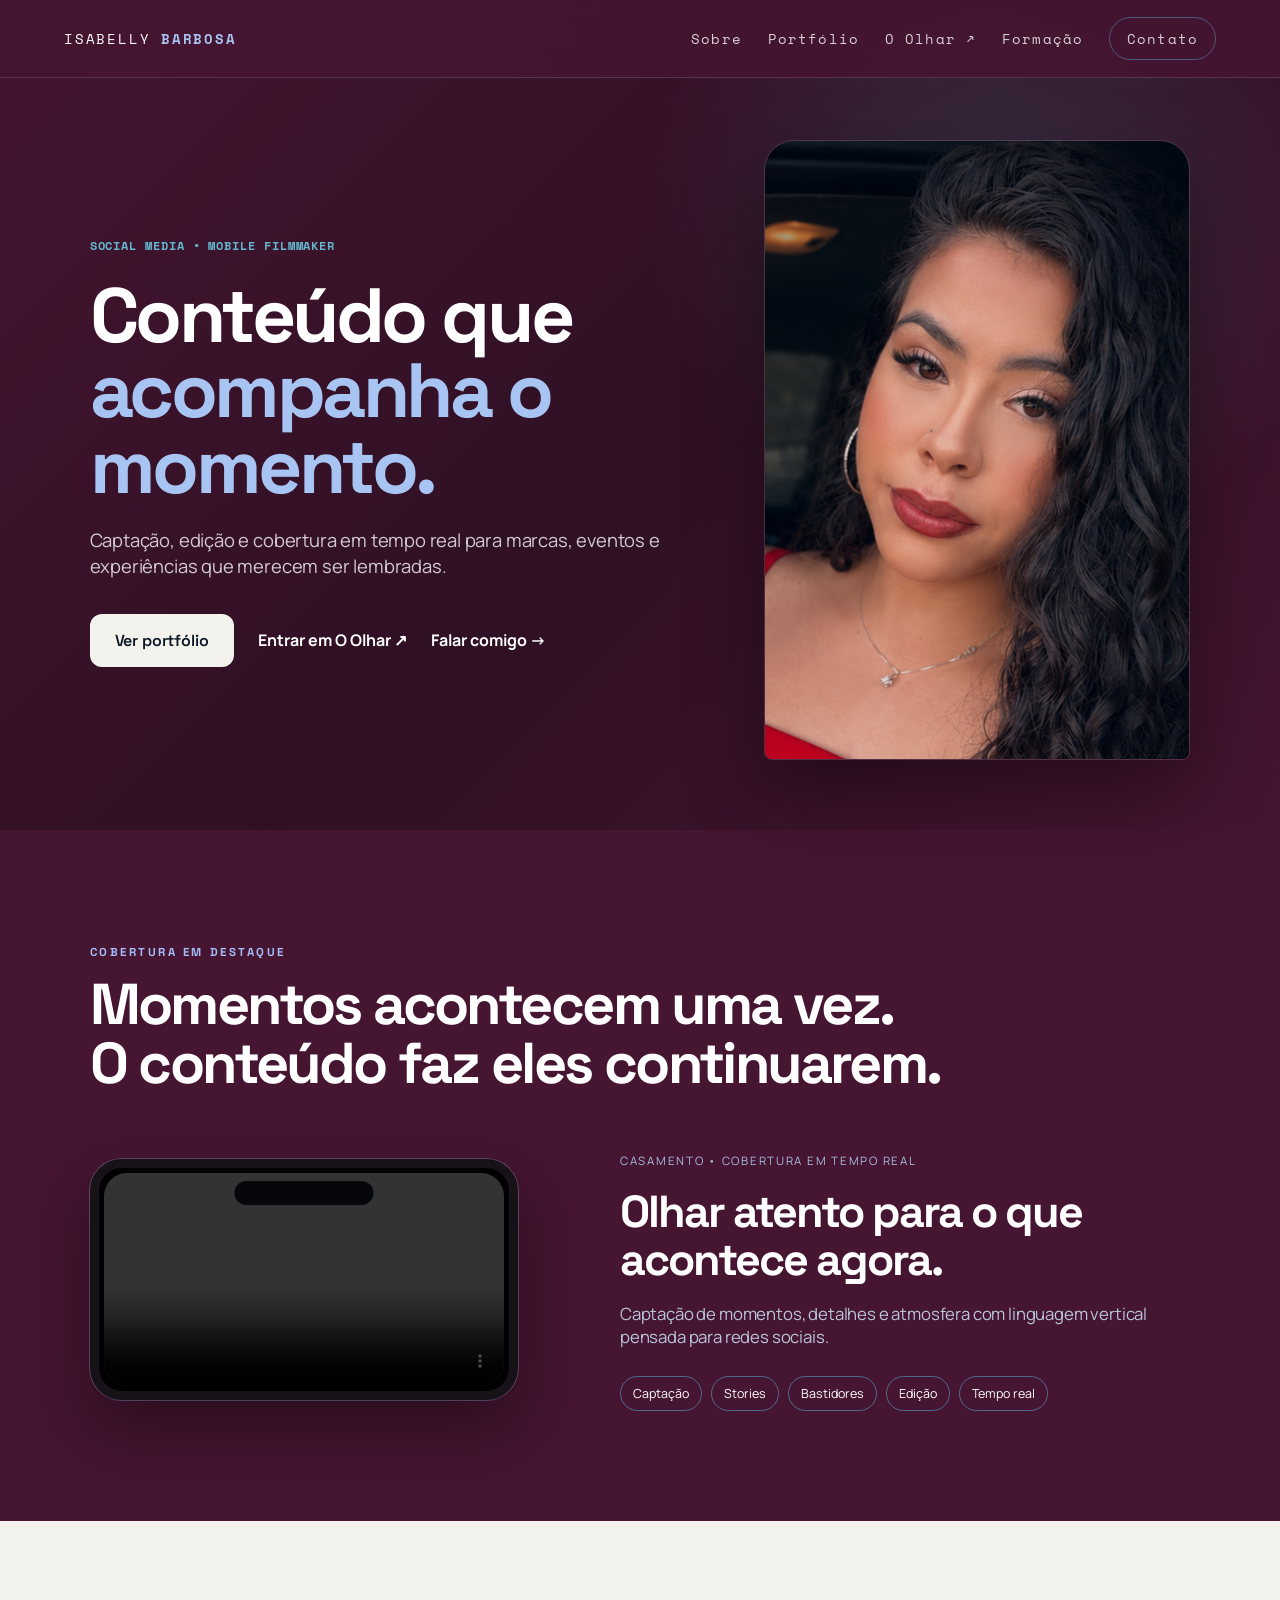
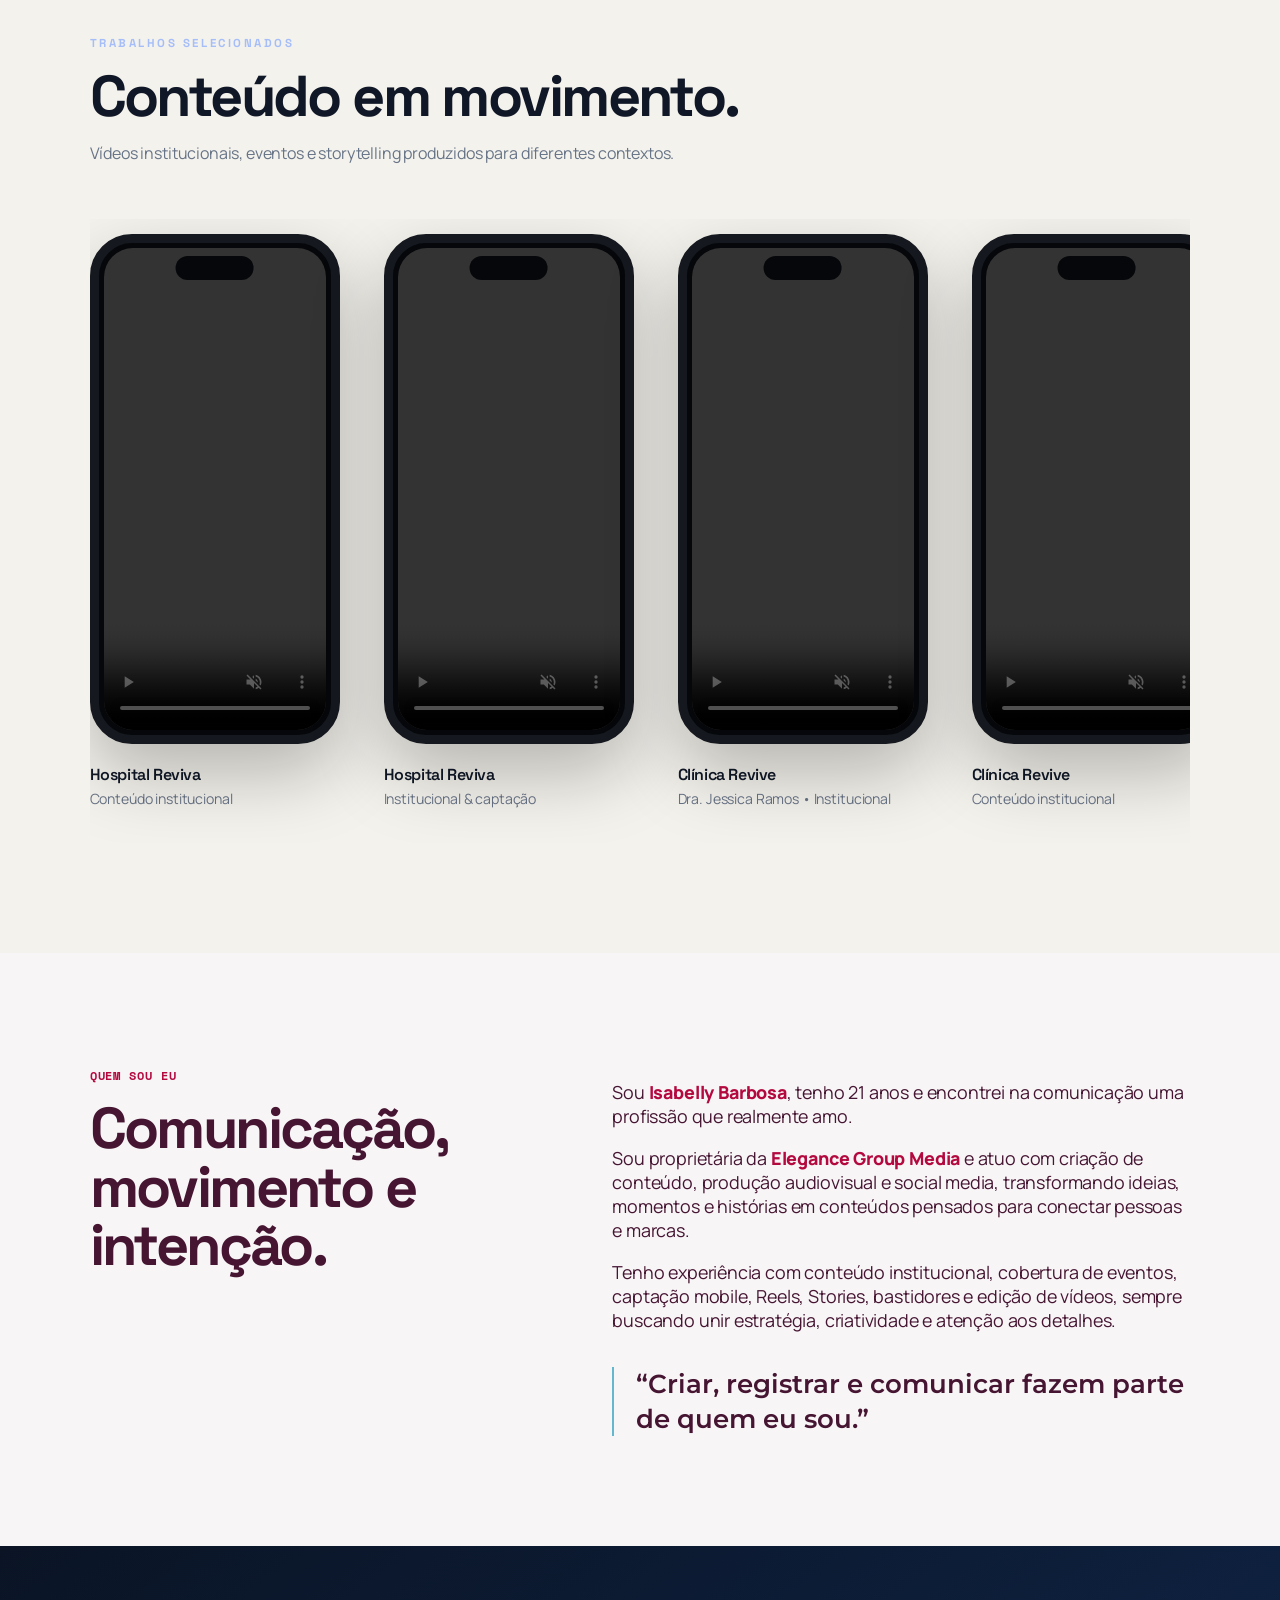
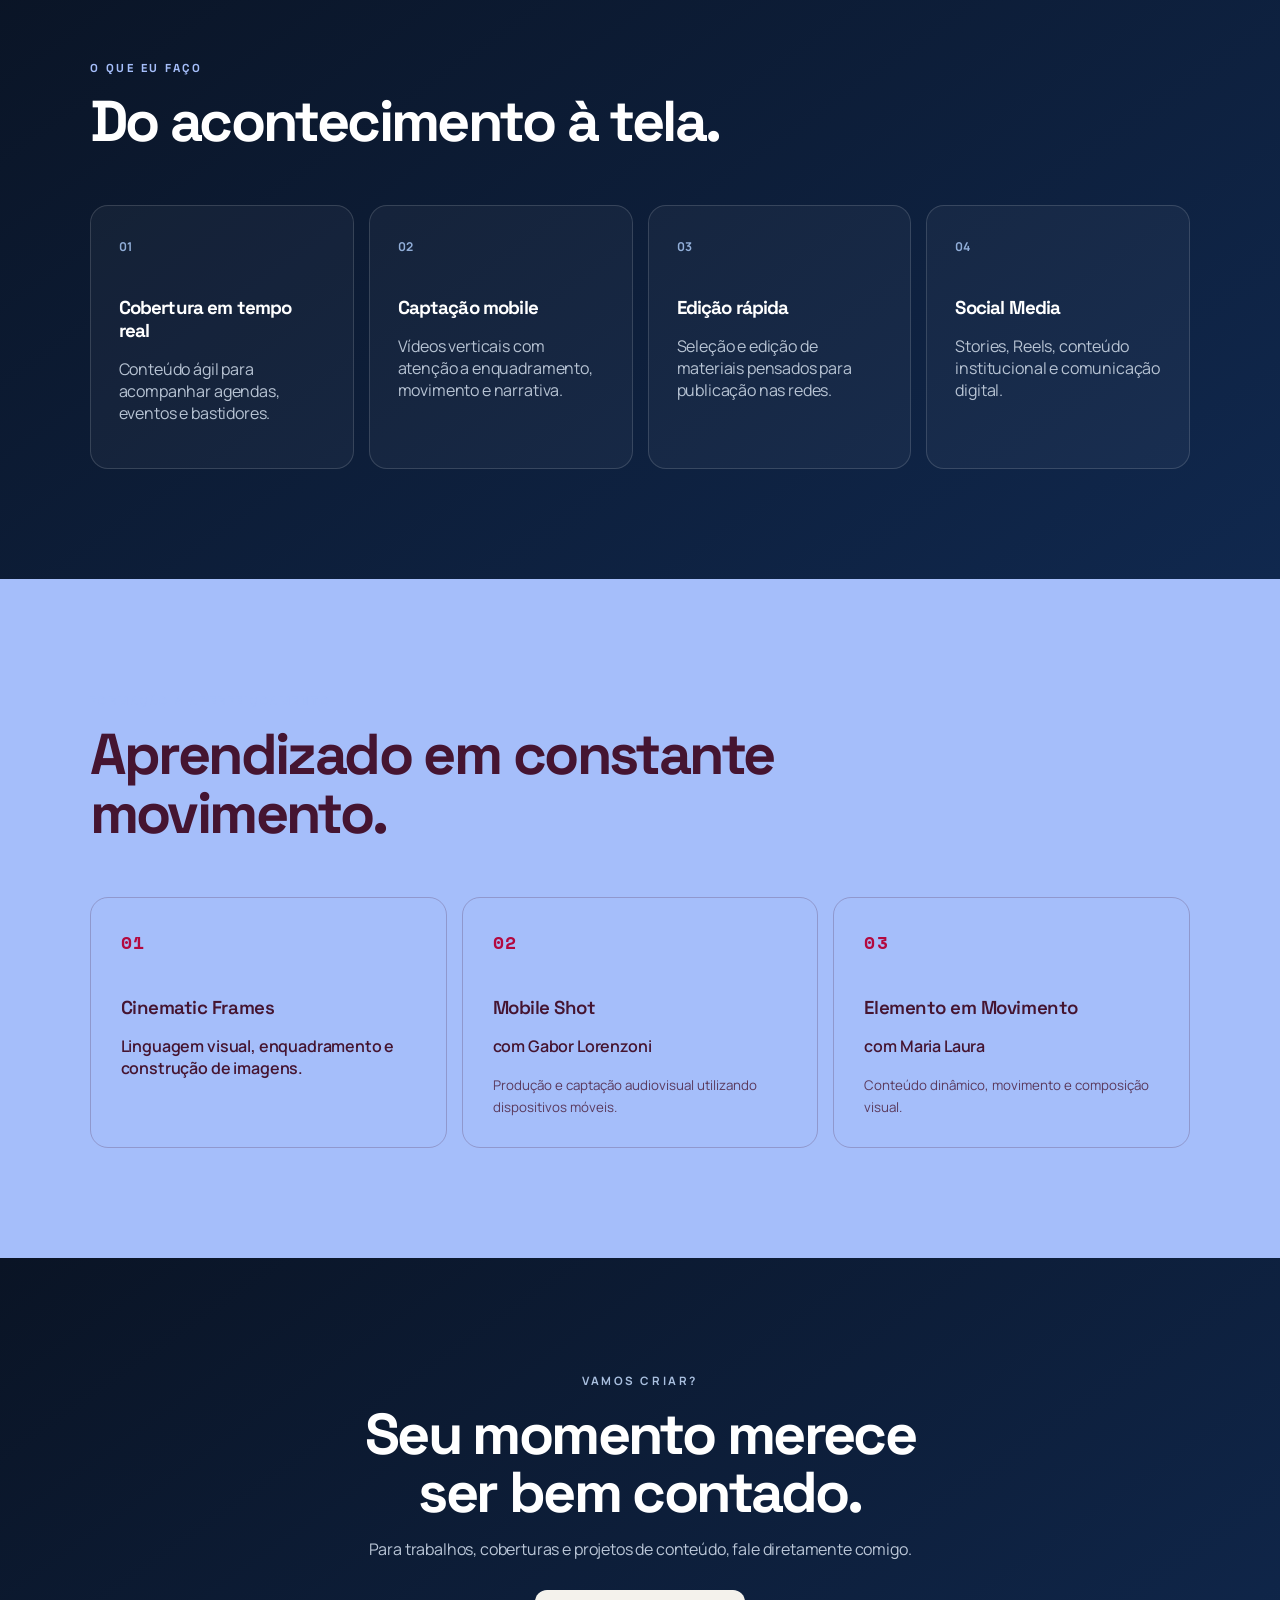
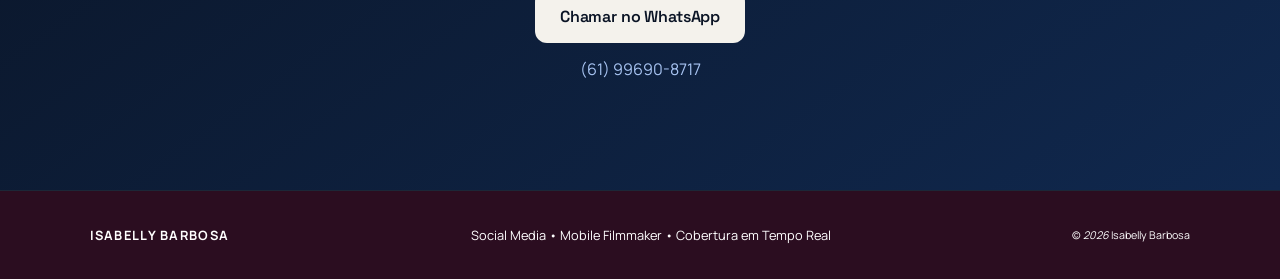
==== commit 8a4f8a98: "Add files via upload" ====
--- a/index.html
+++ b/index.html
@@ -2,9 +2,9 @@
 <link rel="preconnect" href="https://fonts.gstatic.com" crossorigin>
 <link href="https://fonts.googleapis.com/css2?family=Manrope:wght@400;500;600;700&family=Space+Grotesk:wght@400;500;600;700&family=Space+Mono:wght@400;700&display=swap" rel="stylesheet">
 </head><body>
-<header><a class="brand" href="#top">ISABELLY <b>BARBOSA</b></a><nav><a href="#sobre">Sobre</a><a href="#portfolio">Portfólio</a><a href="#formacao">Formação</a><a class="pill" href="https://wa.me/5561996908717" target="_blank">Contato</a></nav></header>
+<header><a class="brand" href="#top">ISABELLY <b>BARBOSA</b></a><nav><a href="#sobre">Sobre</a><a href="#portfolio">Portfólio</a><a href="olhar.html">O Olhar ↗</a><a href="#formacao">Formação</a><a class="pill" href="https://wa.me/5561996908717" target="_blank">Contato</a></nav></header>
 <main id="top">
-<section class="hero"><div class="hero-copy"><span class="kicker">SOCIAL MEDIA • MOBILE FILMMAKER</span><h1>Conteúdo que<br><em>acompanha o momento.</em></h1><p>Captação, edição e cobertura em tempo real para marcas, eventos e experiências que merecem ser lembradas.</p><div class="actions"><a class="btn" href="#portfolio">Ver portfólio</a><a class="link" href="https://wa.me/5561996908717?text=Olá%20Isabelly!%20Vi%20seu%20portfólio%20e%20gostaria%20de%20conversar." target="_blank">Falar comigo →</a></div></div><div class="portrait"><img src="isabelly.png" alt="Isabelly Barbosa"></div></section>
+<section class="hero"><div class="hero-copy"><span class="kicker">SOCIAL MEDIA • MOBILE FILMMAKER</span><h1>Conteúdo que<br><em>acompanha o momento.</em></h1><p>Captação, edição e cobertura em tempo real para marcas, eventos e experiências que merecem ser lembradas.</p><div class="actions"><a class="btn" href="#portfolio">Ver portfólio</a><a class="link" href="olhar.html">Entrar em O Olhar ↗</a><a class="link" href="https://wa.me/5561996908717?text=Olá%20Isabelly!%20Vi%20seu%20portfólio%20e%20gostaria%20de%20conversar." target="_blank">Falar comigo →</a></div></div><div class="portrait"><img src="isabelly.png" alt="Isabelly Barbosa"></div></section>
 <section class="featured" id="portfolio"><div class="section-title"><span>COBERTURA EM DESTAQUE</span><h2>Momentos acontecem uma vez.<br>O conteúdo faz eles continuarem.</h2></div><div class="feature-grid"><div class="phone hero-phone"><div class="notch"></div><video src="casamento.mp4" autoplay muted loop playsinline controls></video></div><div class="feature-copy"><span class="tag">CASAMENTO • COBERTURA EM TEMPO REAL</span><h3>Olhar atento para o que acontece agora.</h3><p>Captação de momentos, detalhes e atmosfera com linguagem vertical pensada para redes sociais.</p><div class="chips"><span>Captação</span><span>Stories</span><span>Bastidores</span><span>Edição</span><span>Tempo real</span></div></div></div></section>
 <section class="work"><div class="section-title dark"><span>TRABALHOS SELECIONADOS</span><h2>Conteúdo em movimento.</h2><p>Vídeos institucionais, eventos e storytelling produzidos para diferentes contextos.</p></div><div class="phones">
 <div class="work-card"><div class="phone"><div class="notch"></div><video src="hospital-01.mp4" muted loop playsinline controls></video></div><h3>Hospital Reviva</h3><p>Conteúdo institucional</p></div>
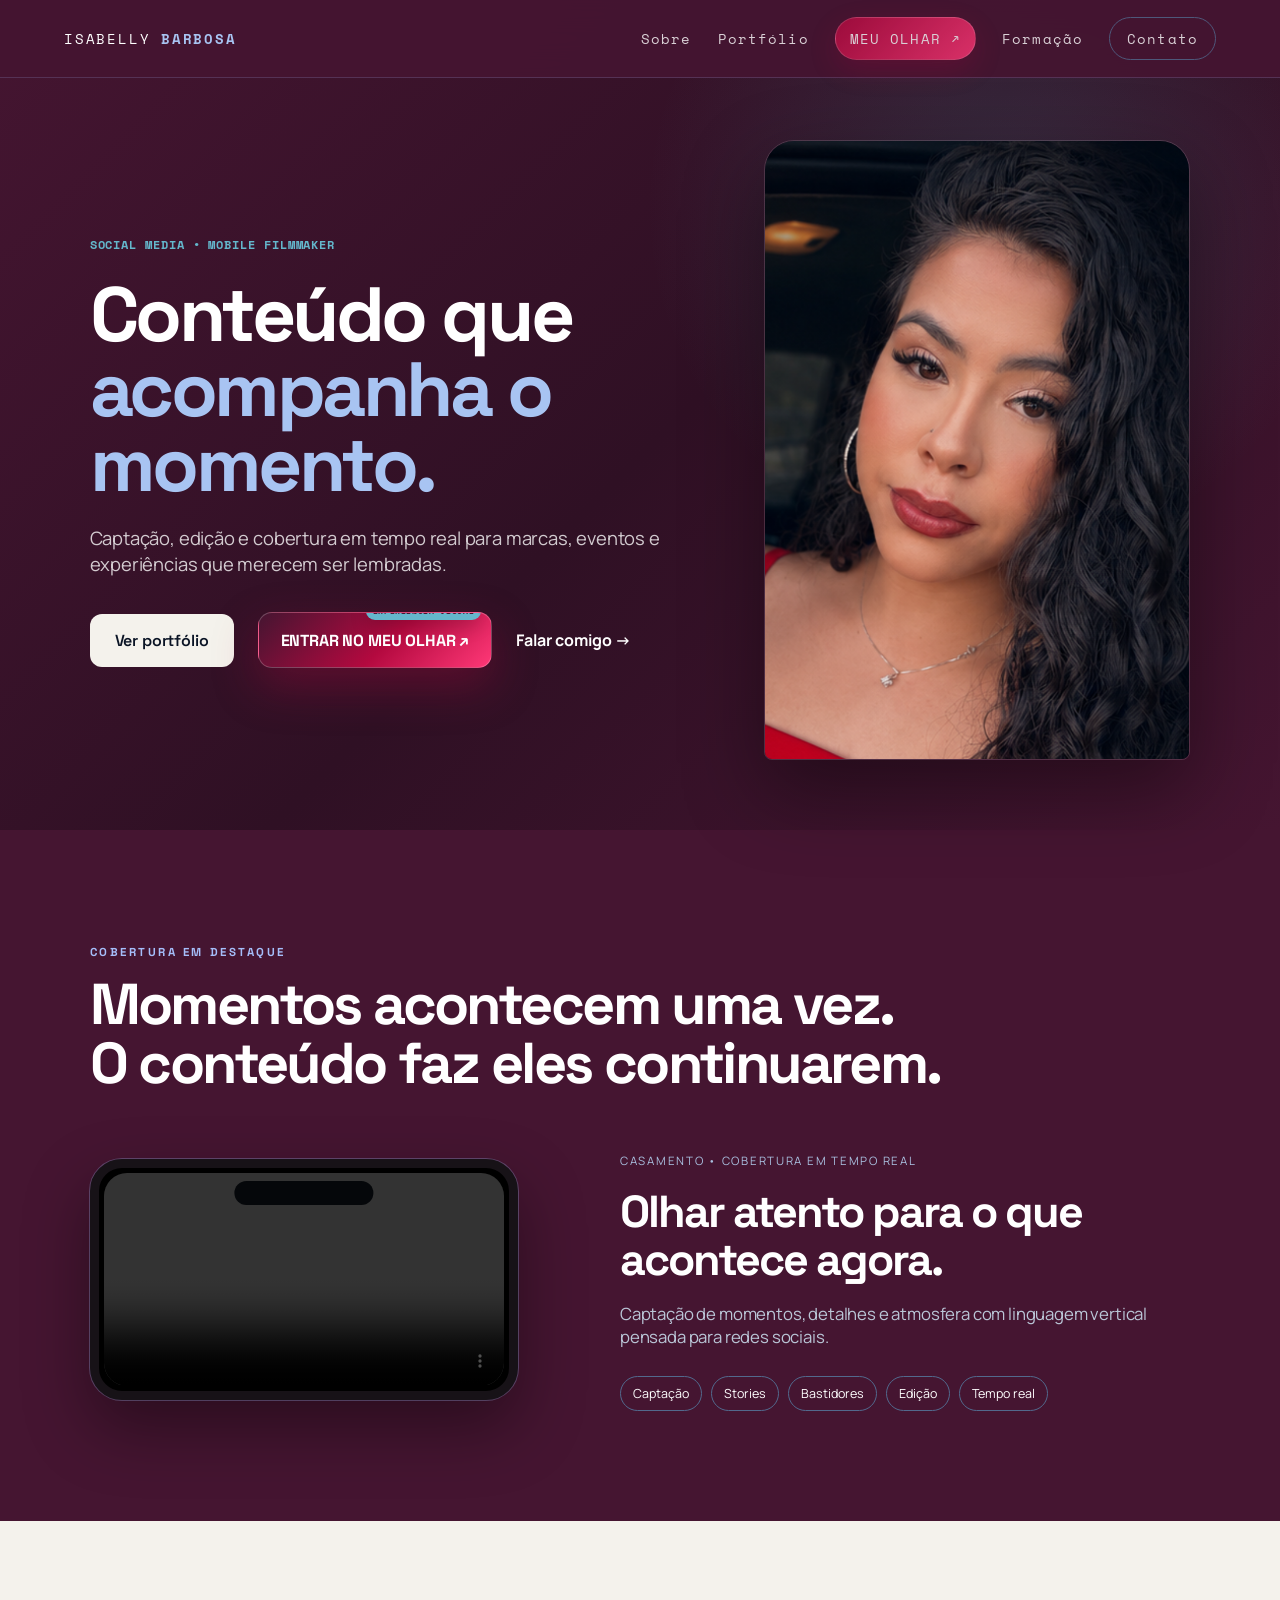
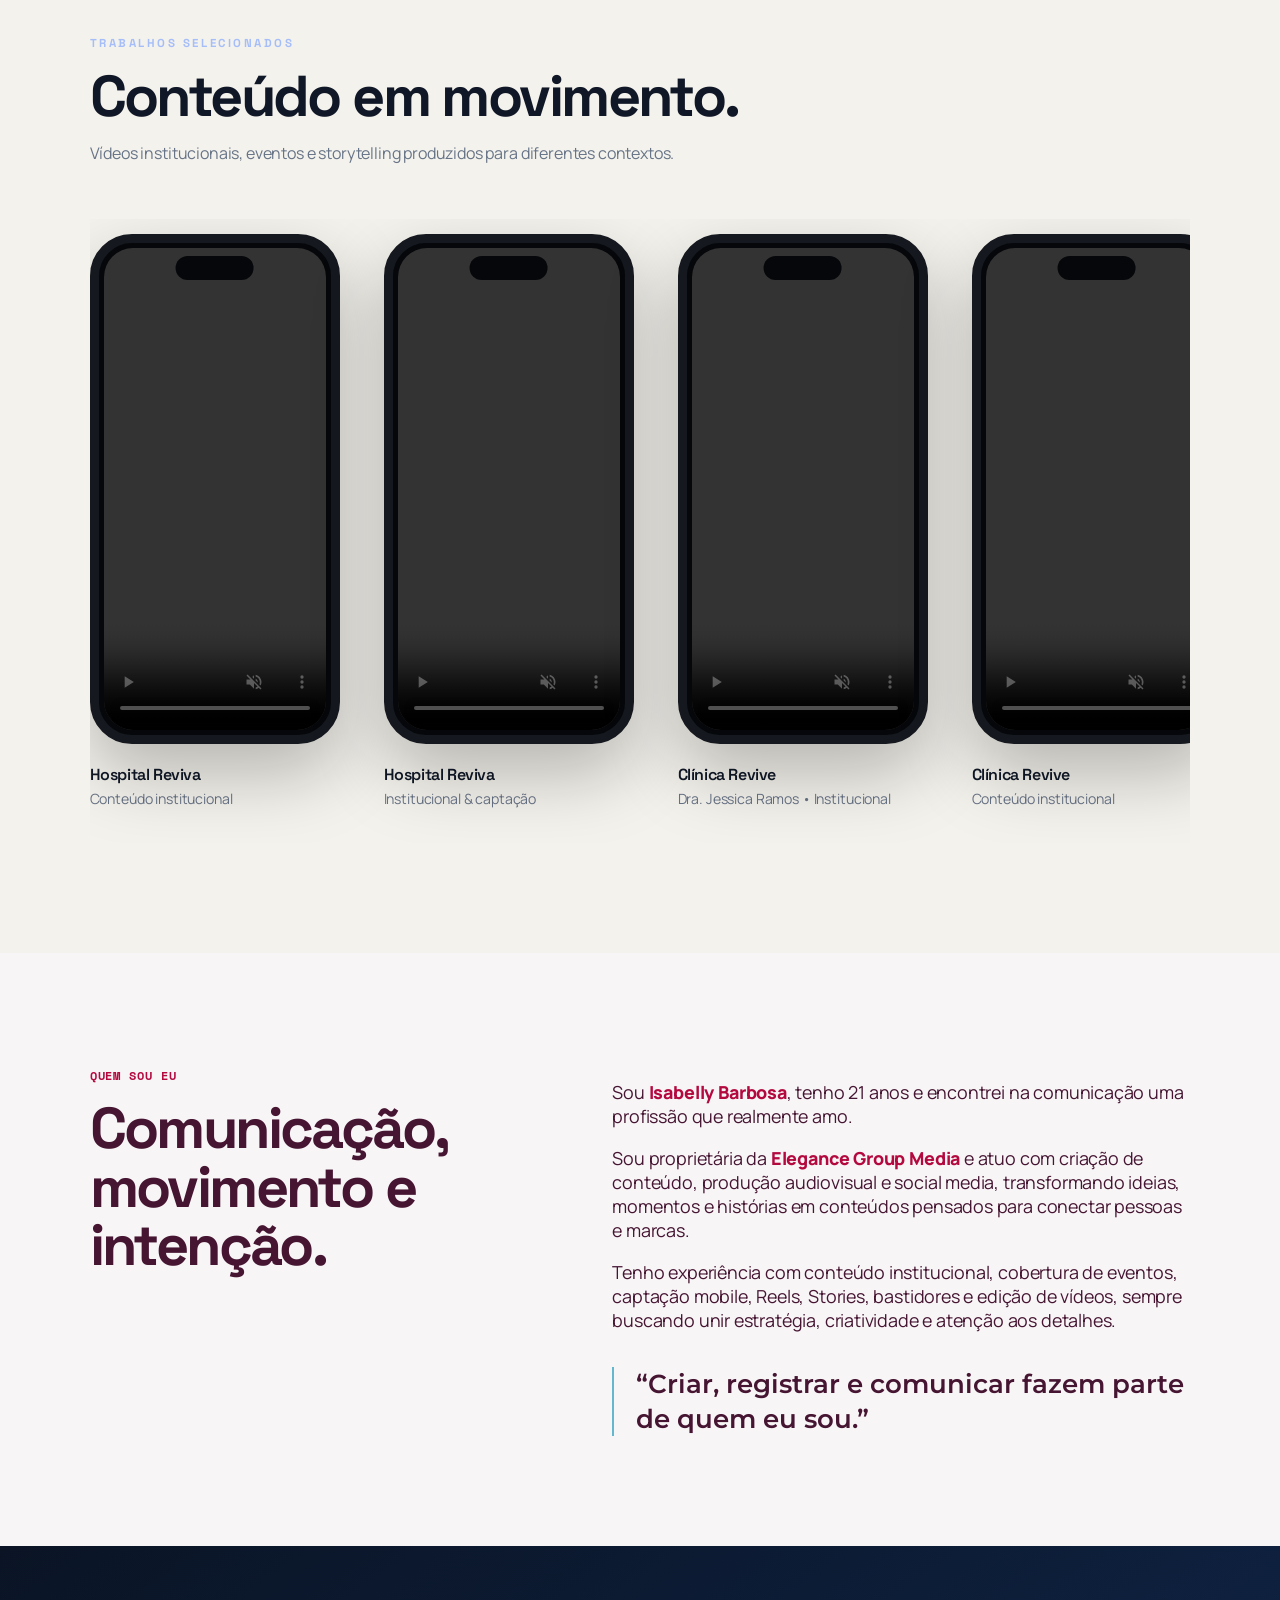
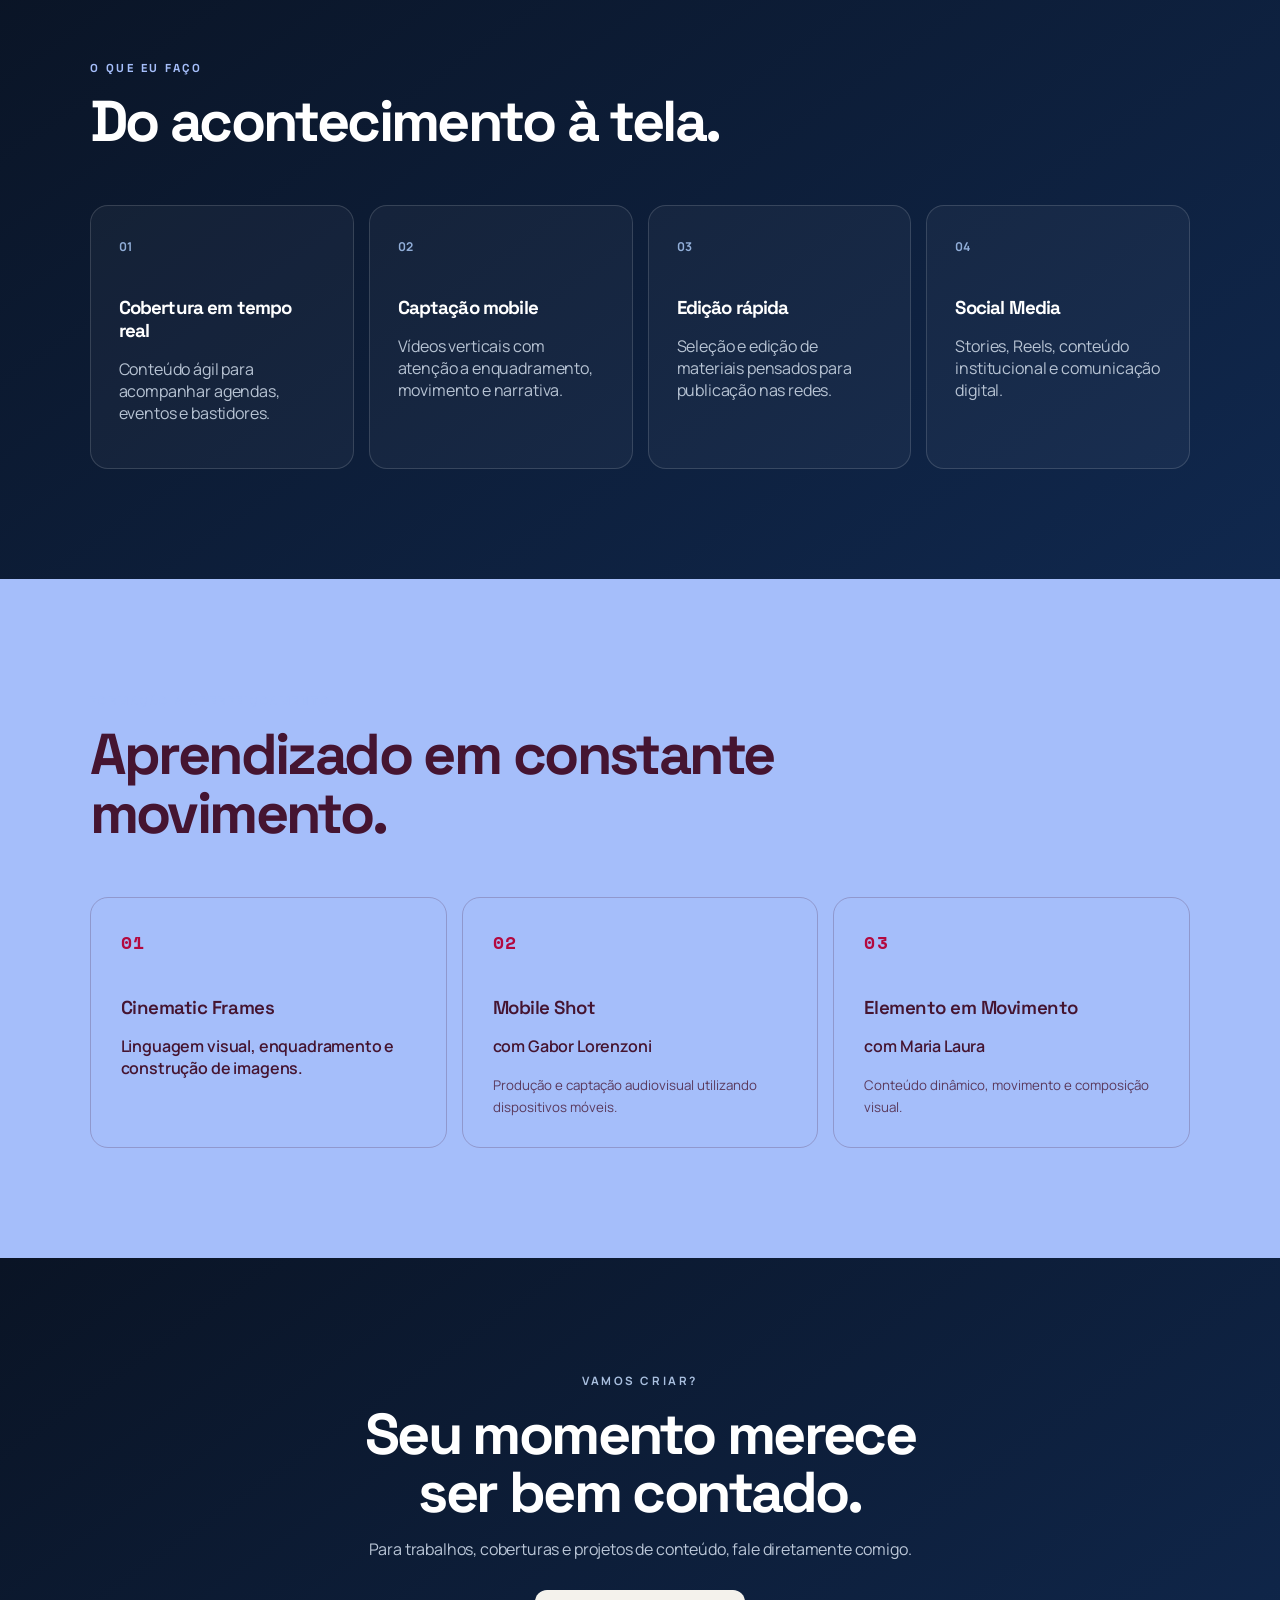
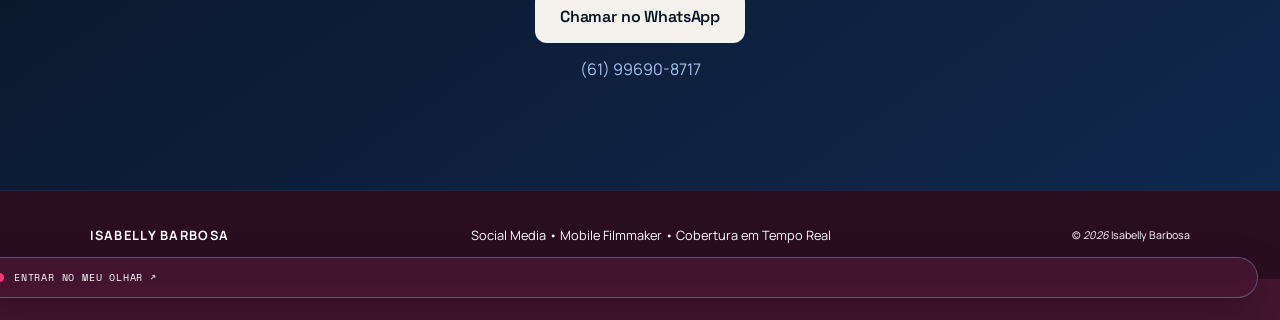
==== commit aae08d59: "Add files via upload" ====
--- a/index.html
+++ b/index.html
@@ -1,10 +1,168 @@
 <!doctype html><html lang="pt-BR"><head><meta charset="utf-8"><meta name="viewport" content="width=device-width,initial-scale=1"><meta name="description" content="Portfólio de Isabelly Barbosa — Social Media, Mobile Filmmaker e cobertura em tempo real."><title>Isabelly Barbosa | Portfólio</title><link rel="preconnect" href="https://fonts.googleapis.com"><link rel="preconnect" href="https://fonts.gstatic.com" crossorigin><link href="https://fonts.googleapis.com/css2?family=DM+Sans:wght@400;500;600;700&family=Montserrat:wght@500;600;700;800&display=swap" rel="stylesheet"><link rel="stylesheet" href="style.css?v=filmmaker-fonts-3"><link rel="preconnect" href="https://fonts.googleapis.com">
 <link rel="preconnect" href="https://fonts.gstatic.com" crossorigin>
 <link href="https://fonts.googleapis.com/css2?family=Manrope:wght@400;500;600;700&family=Space+Grotesk:wght@400;500;600;700&family=Space+Mono:wght@400;700&display=swap" rel="stylesheet">
+
+<style>
+/* CTA MUITO CHAMATIVO PARA A SUBPÁGINA "MEU OLHAR" */
+a[href="olhar.html"]{
+  position:relative;
+}
+
+nav a[href="olhar.html"]{
+  color:#fff !important;
+  background:linear-gradient(135deg,#B3093F,#FF3877) !important;
+  border:1px solid rgba(255,255,255,.18);
+  padding:10px 14px !important;
+  border-radius:999px;
+  box-shadow:0 0 0 0 rgba(255,56,119,.45),0 10px 30px rgba(179,9,63,.28);
+  animation:meuOlharPulse 2.2s infinite;
+}
+
+.hero .actions a[href="olhar.html"]{
+  display:inline-flex !important;
+  align-items:center;
+  justify-content:center;
+  min-height:56px;
+  padding:0 22px !important;
+  border-radius:14px;
+  color:#fff !important;
+  background:
+    linear-gradient(135deg,#451531 0%,#B3093F 55%,#FF3877 100%) !important;
+  border:1px solid rgba(255,255,255,.22);
+  font-family:"Space Grotesk",sans-serif !important;
+  font-weight:700 !important;
+  letter-spacing:-.01em !important;
+  box-shadow:0 18px 45px rgba(179,9,63,.35);
+  overflow:hidden;
+  transform:translateZ(0);
+  transition:transform .25s ease,box-shadow .25s ease;
+}
+
+.hero .actions a[href="olhar.html"]::before{
+  content:"";
+  position:absolute;
+  inset:-2px;
+  background:linear-gradient(110deg,transparent 20%,rgba(255,255,255,.38) 45%,transparent 68%);
+  transform:translateX(-120%);
+  animation:meuOlharShine 3.2s infinite;
+  pointer-events:none;
+}
+
+.hero .actions a[href="olhar.html"]::after{
+  content:"EXPERIÊNCIA VISUAL";
+  position:absolute;
+  top:-11px;
+  right:10px;
+  padding:3px 7px;
+  border-radius:999px;
+  background:#64B7CC;
+  color:#451531;
+  font-family:"Space Mono",monospace;
+  font-size:8px;
+  font-weight:700;
+  letter-spacing:.08em;
+  box-shadow:0 6px 18px rgba(0,0,0,.18);
+}
+
+.hero .actions a[href="olhar.html"]:hover{
+  transform:translateY(-4px) scale(1.02);
+  box-shadow:0 24px 58px rgba(255,56,119,.35);
+}
+
+/* botão flutuante permanente, mas elegante */
+.meu-olhar-float{
+  position:fixed;
+  right:22px;
+  bottom:22px;
+  z-index:80;
+  display:flex;
+  align-items:center;
+  gap:10px;
+  padding:12px 16px;
+  border-radius:999px;
+  background:rgba(69,21,49,.92);
+  color:#fff;
+  border:1px solid rgba(165,190,250,.35);
+  backdrop-filter:blur(14px);
+  box-shadow:0 16px 38px rgba(0,0,0,.28);
+  font-family:"Space Mono",monospace;
+  font-size:10px;
+  letter-spacing:.08em;
+  transition:.25s ease;
+}
+
+.meu-olhar-float::before{
+  content:"";
+  width:9px;
+  height:9px;
+  border-radius:50%;
+  background:#FF3877;
+  box-shadow:0 0 0 0 rgba(255,56,119,.65);
+  animation:meuOlharDot 1.7s infinite;
+}
+
+.meu-olhar-float:hover{
+  transform:translateY(-3px);
+  background:#B3093F;
+}
+
+@keyframes meuOlharPulse{
+  0%,100%{box-shadow:0 0 0 0 rgba(255,56,119,.35),0 10px 30px rgba(179,9,63,.28)}
+  50%{box-shadow:0 0 0 8px rgba(255,56,119,0),0 14px 38px rgba(179,9,63,.4)}
+}
+@keyframes meuOlharShine{
+  0%,65%{transform:translateX(-120%)}
+  85%,100%{transform:translateX(120%)}
+}
+@keyframes meuOlharDot{
+  0%{box-shadow:0 0 0 0 rgba(255,56,119,.55)}
+  70%{box-shadow:0 0 0 10px rgba(255,56,119,0)}
+  100%{box-shadow:0 0 0 0 rgba(255,56,119,0)}
+}
+
+@media(max-width:700px){
+  nav a[href="olhar.html"]{
+    background:none !important;
+    padding:8px 0 !important;
+    border:0;
+    box-shadow:none;
+    animation:none;
+    color:#FF3877 !important;
+    font-weight:700;
+  }
+
+  .hero .actions a[href="olhar.html"]{
+    width:100%;
+    min-height:62px;
+    order:-1;
+    margin-bottom:6px;
+    font-size:15px !important;
+  }
+
+  .meu-olhar-float{
+    left:14px;
+    right:14px;
+    bottom:14px;
+    justify-content:center;
+    min-height:48px;
+    font-size:9px;
+    padding:11px 14px;
+  }
+}
+
+@media(prefers-reduced-motion:reduce){
+  nav a[href="olhar.html"],
+  .hero .actions a[href="olhar.html"]::before,
+  .meu-olhar-float::before{
+    animation:none !important;
+  }
+}
+</style>
+
 </head><body>
-<header><a class="brand" href="#top">ISABELLY <b>BARBOSA</b></a><nav><a href="#sobre">Sobre</a><a href="#portfolio">Portfólio</a><a href="olhar.html">O Olhar ↗</a><a href="#formacao">Formação</a><a class="pill" href="https://wa.me/5561996908717" target="_blank">Contato</a></nav></header>
+<header><a class="brand" href="#top">ISABELLY <b>BARBOSA</b></a><nav><a href="#sobre">Sobre</a><a href="#portfolio">Portfólio</a><a href="olhar.html">MEU OLHAR ↗</a><a href="#formacao">Formação</a><a class="pill" href="https://wa.me/5561996908717" target="_blank">Contato</a></nav></header>
 <main id="top">
-<section class="hero"><div class="hero-copy"><span class="kicker">SOCIAL MEDIA • MOBILE FILMMAKER</span><h1>Conteúdo que<br><em>acompanha o momento.</em></h1><p>Captação, edição e cobertura em tempo real para marcas, eventos e experiências que merecem ser lembradas.</p><div class="actions"><a class="btn" href="#portfolio">Ver portfólio</a><a class="link" href="olhar.html">Entrar em O Olhar ↗</a><a class="link" href="https://wa.me/5561996908717?text=Olá%20Isabelly!%20Vi%20seu%20portfólio%20e%20gostaria%20de%20conversar." target="_blank">Falar comigo →</a></div></div><div class="portrait"><img src="isabelly.png" alt="Isabelly Barbosa"></div></section>
+<section class="hero"><div class="hero-copy"><span class="kicker">SOCIAL MEDIA • MOBILE FILMMAKER</span><h1>Conteúdo que<br><em>acompanha o momento.</em></h1><p>Captação, edição e cobertura em tempo real para marcas, eventos e experiências que merecem ser lembradas.</p><div class="actions"><a class="btn" href="#portfolio">Ver portfólio</a><a class="link" href="olhar.html">ENTRAR NO MEU OLHAR ↗</a><a class="link" href="https://wa.me/5561996908717?text=Olá%20Isabelly!%20Vi%20seu%20portfólio%20e%20gostaria%20de%20conversar." target="_blank">Falar comigo →</a></div></div><div class="portrait"><img src="isabelly.png" alt="Isabelly Barbosa"></div></section>
 <section class="featured" id="portfolio"><div class="section-title"><span>COBERTURA EM DESTAQUE</span><h2>Momentos acontecem uma vez.<br>O conteúdo faz eles continuarem.</h2></div><div class="feature-grid"><div class="phone hero-phone"><div class="notch"></div><video src="casamento.mp4" autoplay muted loop playsinline controls></video></div><div class="feature-copy"><span class="tag">CASAMENTO • COBERTURA EM TEMPO REAL</span><h3>Olhar atento para o que acontece agora.</h3><p>Captação de momentos, detalhes e atmosfera com linguagem vertical pensada para redes sociais.</p><div class="chips"><span>Captação</span><span>Stories</span><span>Bastidores</span><span>Edição</span><span>Tempo real</span></div></div></div></section>
 <section class="work"><div class="section-title dark"><span>TRABALHOS SELECIONADOS</span><h2>Conteúdo em movimento.</h2><p>Vídeos institucionais, eventos e storytelling produzidos para diferentes contextos.</p></div><div class="phones">
 <div class="work-card"><div class="phone"><div class="notch"></div><video src="hospital-01.mp4" muted loop playsinline controls></video></div><h3>Hospital Reviva</h3><p>Conteúdo institucional</p></div>
@@ -40,4 +198,6 @@
 });
 </script>
 
+
+<a class="meu-olhar-float" href="olhar.html">ENTRAR NO MEU OLHAR ↗</a>
 <script src="main.js"></script></body></html>
